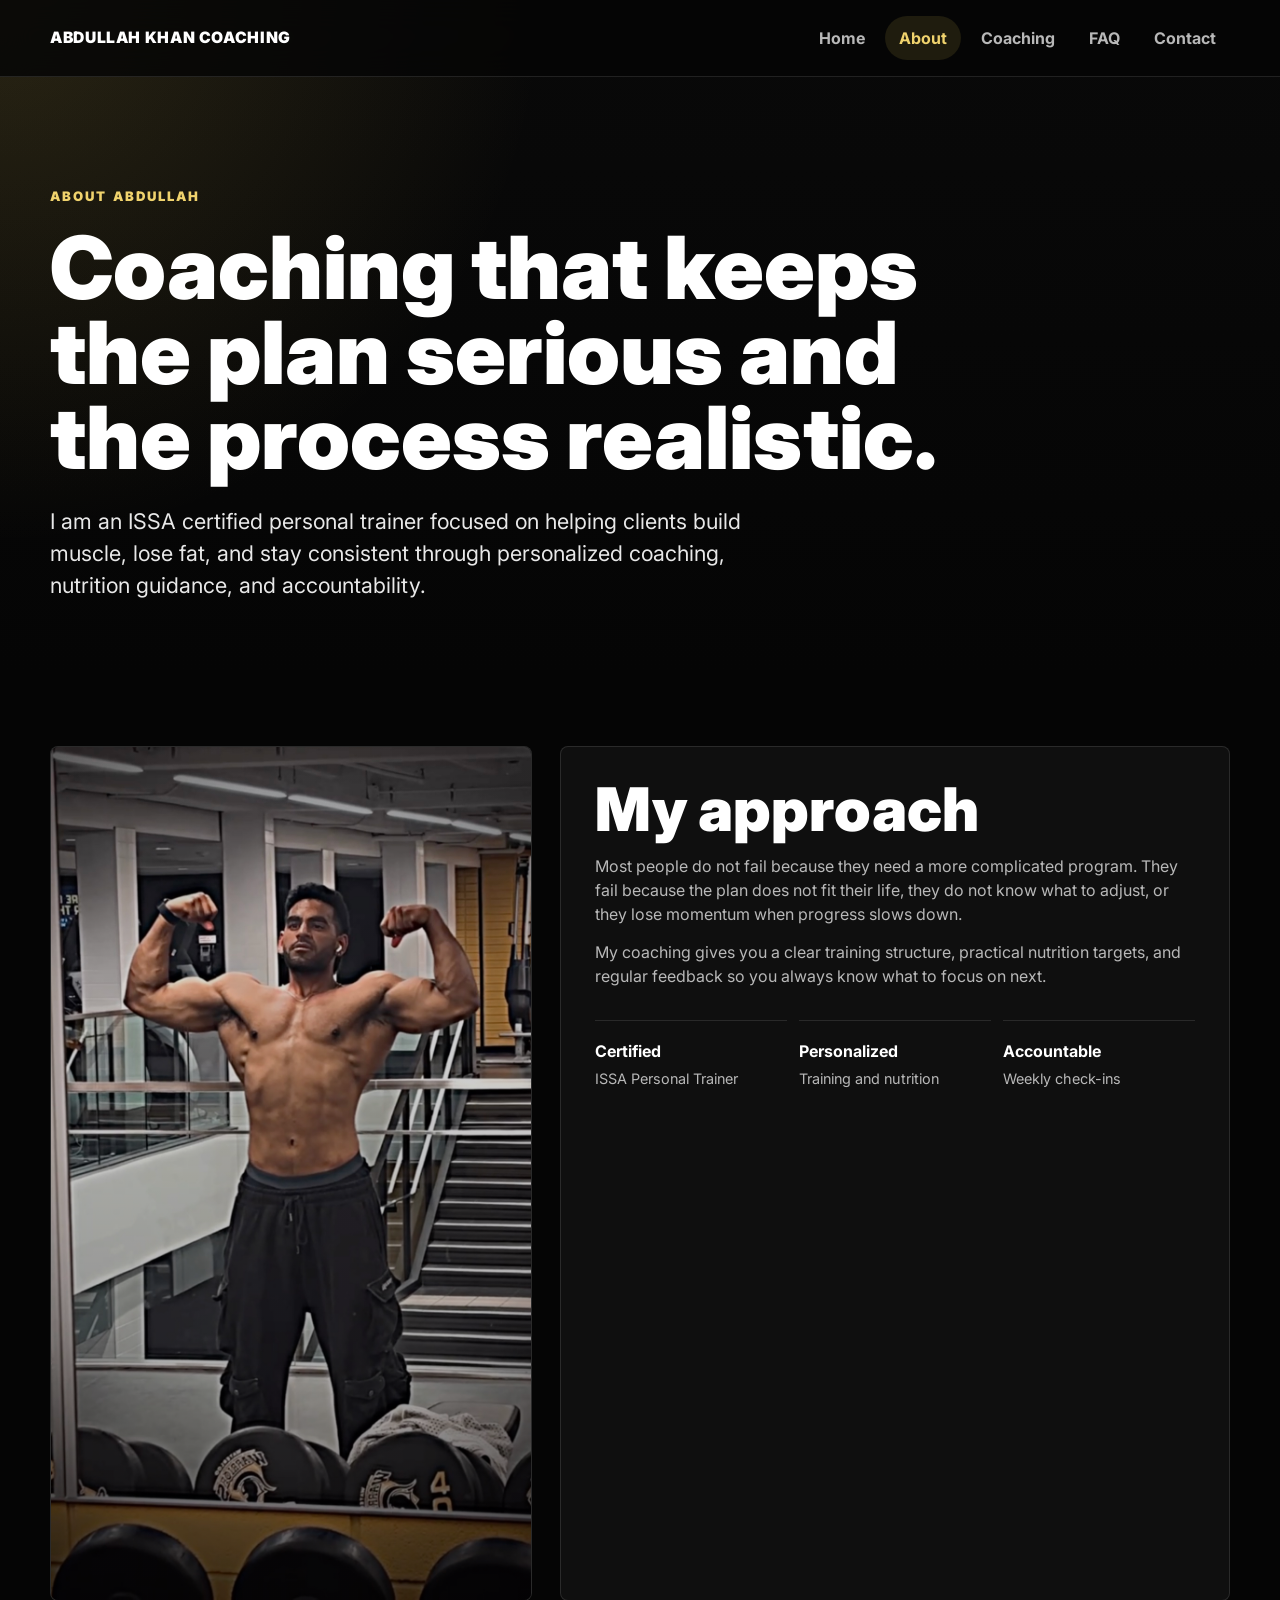
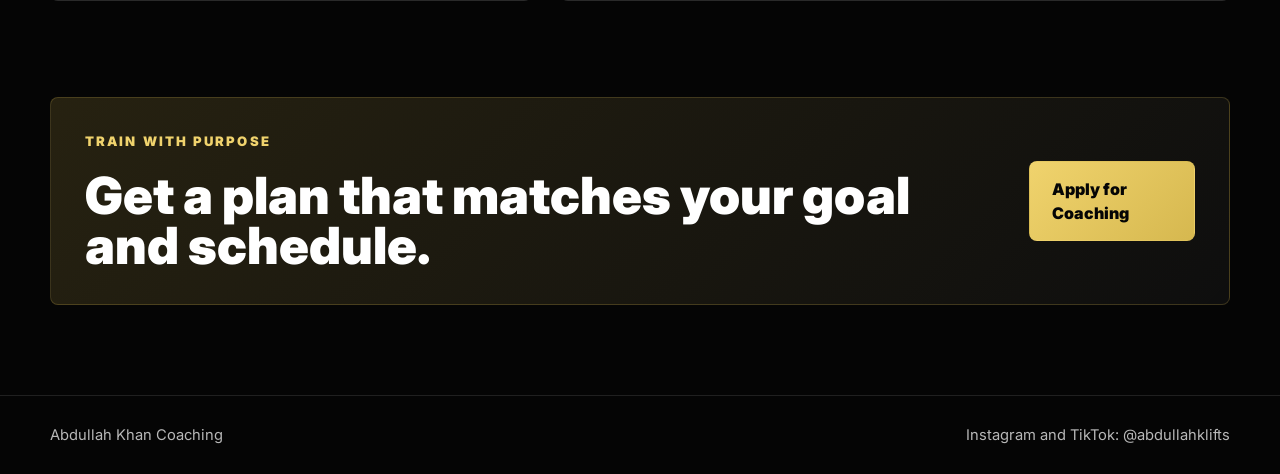
==== about.html @ cbaaa40f "Add files via upload" ====
<!DOCTYPE html>
<html lang="en">
<head>
  <meta charset="UTF-8">
  <meta name="viewport" content="width=device-width, initial-scale=1.0">
  <title>About | Abdullah Khan Coaching</title>
  <link rel="preconnect" href="https://fonts.googleapis.com">
  <link rel="preconnect" href="https://fonts.gstatic.com" crossorigin>
  <link href="https://fonts.googleapis.com/css2?family=Inter:wght@400;500;600;700;800;900&display=swap" rel="stylesheet">
  <link rel="stylesheet" href="style.css">
</head>
<body>
  <header class="site-header">
    <nav class="nav shell">
      <a class="brand" href="index.html">Abdullah Khan Coaching</a>
      <div class="nav-links" aria-label="Main navigation">
        <a href="index.html">Home</a>
        <a class="active" href="about.html">About</a>
        <a href="coaching.html">Coaching</a>
        <a href="faq.html">FAQ</a>
        <a href="contact.html">Contact</a>
      </div>
    </nav>
  </header>

  <main>
    <section class="page-hero shell">
      <p class="eyebrow">About Abdullah</p>
      <h1>Coaching that keeps the plan serious and the process realistic.</h1>
      <p class="lead">I am an ISSA certified personal trainer focused on helping clients build muscle, lose fat, and stay consistent through personalized coaching, nutrition guidance, and accountability.</p>
    </section>

    <section class="section shell about-layout">
      <div class="portrait-card">
        <img src="hero-photo.jpg" alt="Abdullah Khan in a gym">
      </div>
      <div class="story-panel">
        <h2>My approach</h2>
        <p>Most people do not fail because they need a more complicated program. They fail because the plan does not fit their life, they do not know what to adjust, or they lose momentum when progress slows down.</p>
        <p>My coaching gives you a clear training structure, practical nutrition targets, and regular feedback so you always know what to focus on next.</p>
        <div class="mini-grid">
          <div><strong>Certified</strong><span>ISSA Personal Trainer</span></div>
          <div><strong>Personalized</strong><span>Training and nutrition</span></div>
          <div><strong>Accountable</strong><span>Weekly check-ins</span></div>
        </div>
      </div>
    </section>

    <section class="cta-section shell">
      <div>
        <p class="eyebrow">Train with purpose</p>
        <h2>Get a plan that matches your goal and schedule.</h2>
      </div>
      <a class="btn primary" href="contact.html">Apply for Coaching</a>
    </section>
  </main>

  <footer class="footer">
    <div class="shell footer-inner">
      <p>Abdullah Khan Coaching</p>
      <p>Instagram and TikTok: @abdullahklifts</p>
    </div>
  </footer>
</body>
</html>
---- style.css ----
:root {
  --bg: #050505;
  --panel: #101010;
  --panel-strong: #161616;
  --line: rgba(255, 255, 255, 0.11);
  --muted: #b8b8b8;
  --soft: #e8e8e8;
  --text: #ffffff;
  --gold: #d6b84f;
  --gold-strong: #f0d36d;
  --gold-dark: #8f7524;
  --max: 1180px;
}

* {
  box-sizing: border-box;
  margin: 0;
  padding: 0;
}

html {
  scroll-behavior: smooth;
}

body {
  min-height: 100vh;
  background:
    radial-gradient(circle at top left, rgba(214, 184, 79, 0.16), transparent 34rem),
    linear-gradient(180deg, #090909 0%, var(--bg) 42rem);
  color: var(--text);
  font-family: Inter, system-ui, -apple-system, BlinkMacSystemFont, "Segoe UI", sans-serif;
  line-height: 1.5;
}

img {
  display: block;
  max-width: 100%;
}

a {
  color: inherit;
}

.shell {
  width: min(var(--max), calc(100% - 40px));
  margin-inline: auto;
}

.site-header {
  position: sticky;
  top: 0;
  z-index: 20;
  border-bottom: 1px solid var(--line);
  background: rgba(5, 5, 5, 0.82);
  backdrop-filter: blur(16px);
}

.nav {
  min-height: 76px;
  display: flex;
  align-items: center;
  justify-content: space-between;
  gap: 24px;
}

.brand {
  color: var(--text);
  font-size: 0.98rem;
  font-weight: 900;
  letter-spacing: 0.04em;
  text-decoration: none;
  text-transform: uppercase;
  white-space: nowrap;
}

.nav-links {
  display: flex;
  align-items: center;
  gap: 6px;
}

.nav-links a {
  border-radius: 999px;
  color: var(--muted);
  font-weight: 700;
  padding: 10px 14px;
  text-decoration: none;
  transition: color 180ms ease, background 180ms ease;
}

.nav-links a:hover,
.nav-links a.active {
  background: rgba(214, 184, 79, 0.12);
  color: var(--gold-strong);
}

.hero {
  min-height: calc(100vh - 76px);
  display: grid;
  grid-template-columns: minmax(0, 1.02fr) minmax(360px, 0.78fr);
  align-items: center;
  gap: 58px;
  padding-block: 70px;
}

.hero-copy {
  max-width: 760px;
}

.eyebrow {
  color: var(--gold-strong);
  font-size: 0.82rem;
  font-weight: 900;
  letter-spacing: 0.16em;
  margin-bottom: 18px;
  text-transform: uppercase;
}

h1,
h2,
h3 {
  letter-spacing: 0;
  line-height: 0.98;
}

h1 {
  font-size: clamp(3.3rem, 8.2vw, 6.9rem);
  font-weight: 900;
  max-width: 930px;
}

h2 {
  font-size: clamp(2.15rem, 4.7vw, 4.25rem);
  font-weight: 900;
}

h3 {
  font-size: 1.28rem;
  font-weight: 850;
}

.lead,
.section-intro {
  color: var(--soft);
  font-size: clamp(1.05rem, 1.7vw, 1.35rem);
  max-width: 760px;
}

.lead {
  margin-top: 24px;
}

.hero-actions {
  display: flex;
  flex-wrap: wrap;
  gap: 14px;
  margin-top: 34px;
}

.btn {
  min-height: 52px;
  display: inline-flex;
  align-items: center;
  justify-content: center;
  border: 1px solid transparent;
  border-radius: 8px;
  cursor: pointer;
  font: inherit;
  font-weight: 900;
  padding: 15px 22px;
  text-decoration: none;
  transition: transform 180ms ease, border-color 180ms ease, background 180ms ease;
}

.btn:hover {
  transform: translateY(-2px);
}

.btn.primary {
  background: linear-gradient(135deg, var(--gold-strong), var(--gold));
  color: #050505;
}

.btn.secondary {
  border-color: rgba(255, 255, 255, 0.16);
  background: rgba(255, 255, 255, 0.06);
  color: var(--text);
}

.stats {
  display: grid;
  grid-template-columns: repeat(3, minmax(0, 1fr));
  gap: 12px;
  margin-top: 48px;
}

.stats div,
.feature-card,
.program-card,
.faq-item,
.contact-card,
.story-panel,
.result-card,
.timeline div {
  border: 1px solid var(--line);
  background: rgba(255, 255, 255, 0.045);
}

.stats div {
  border-radius: 8px;
  padding: 18px;
}

.stats dt {
  color: var(--gold-strong);
  font-size: 1.55rem;
  font-weight: 900;
}

.stats dd {
  color: var(--muted);
  font-size: 0.9rem;
}

.hero-media {
  position: relative;
  align-self: stretch;
  min-height: 620px;
  border: 1px solid var(--line);
  border-radius: 8px;
  overflow: hidden;
  background: var(--panel);
  box-shadow: 0 40px 100px rgba(0, 0, 0, 0.45);
}

.hero-media::after,
.portrait-card::after {
  position: absolute;
  inset: 0;
  content: "";
  background: linear-gradient(180deg, rgba(0, 0, 0, 0.05), rgba(0, 0, 0, 0.42));
  pointer-events: none;
}

.hero-media img,
.portrait-card img {
  width: 100%;
  height: 100%;
  object-fit: cover;
}

.media-badge {
  position: absolute;
  z-index: 2;
  border: 1px solid rgba(255, 255, 255, 0.16);
  border-radius: 8px;
  background: rgba(10, 10, 10, 0.84);
  box-shadow: 0 18px 60px rgba(0, 0, 0, 0.35);
  color: var(--text);
  font-weight: 850;
  padding: 14px 16px;
}

.media-badge.top {
  top: 24px;
  left: 24px;
}

.media-badge.bottom {
  right: 24px;
  bottom: 24px;
}

.section {
  padding-block: 96px;
}

.band {
  border-block: 1px solid var(--line);
  background: rgba(255, 255, 255, 0.025);
}

.section-grid,
.split {
  display: grid;
  grid-template-columns: minmax(0, 0.9fr) minmax(0, 1fr);
  gap: 42px;
  align-items: start;
}

.feature-grid,
.program-grid,
.result-grid,
.timeline,
.faq-list {
  display: grid;
  gap: 18px;
}

.feature-grid {
  grid-template-columns: repeat(4, minmax(0, 1fr));
  margin-top: 42px;
}

.feature-card,
.program-card,
.faq-item,
.timeline div {
  border-radius: 8px;
  padding: 28px;
}

.feature-mark,
.program-card span,
.timeline strong,
.result-card span {
  color: var(--gold-strong);
  display: inline-block;
  font-size: 0.78rem;
  font-weight: 900;
  letter-spacing: 0.14em;
  margin-bottom: 28px;
  text-transform: uppercase;
}

.feature-card p,
.program-card p,
.timeline p,
.faq-item p,
.story-panel p,
.contact-card p {
  color: var(--muted);
  margin-top: 14px;
}

.split {
  align-items: center;
}

.check-list {
  display: grid;
  gap: 14px;
}

.check-list p {
  display: flex;
  gap: 14px;
  align-items: flex-start;
  border-bottom: 1px solid var(--line);
  color: var(--soft);
  font-size: 1.05rem;
  padding-bottom: 14px;
}

.check-list span {
  width: 11px;
  height: 11px;
  border-radius: 50%;
  background: var(--gold);
  box-shadow: 0 0 0 6px rgba(214, 184, 79, 0.12);
  flex: 0 0 auto;
  margin-top: 7px;
}

.cta-section {
  display: flex;
  align-items: center;
  justify-content: space-between;
  gap: 28px;
  border: 1px solid rgba(214, 184, 79, 0.22);
  border-radius: 8px;
  background: linear-gradient(135deg, rgba(214, 184, 79, 0.16), rgba(255, 255, 255, 0.04));
  margin-bottom: 90px;
  padding: 34px;
}

.cta-section h2 {
  font-size: clamp(2rem, 4vw, 3.35rem);
}

.page-hero {
  padding-block: 110px 48px;
}

.page-hero h1 {
  font-size: clamp(3rem, 6.8vw, 5.8rem);
}

.about-layout,
.contact-layout {
  display: grid;
  grid-template-columns: minmax(300px, 0.72fr) minmax(0, 1fr);
  gap: 28px;
  align-items: stretch;
}

.portrait-card {
  position: relative;
  min-height: 560px;
  border: 1px solid var(--line);
  border-radius: 8px;
  overflow: hidden;
  background: var(--panel);
}

.story-panel,
.contact-card {
  border-radius: 8px;
  padding: 34px;
}

.mini-grid {
  display: grid;
  grid-template-columns: repeat(3, minmax(0, 1fr));
  gap: 12px;
  margin-top: 32px;
}

.mini-grid div {
  border-top: 1px solid var(--line);
  padding-top: 18px;
}

.mini-grid strong,
.mini-grid span {
  display: block;
}

.mini-grid span {
  color: var(--muted);
  font-size: 0.9rem;
  margin-top: 5px;
}

.program-grid {
  grid-template-columns: repeat(2, minmax(0, 1fr));
}

.program-card {
  min-height: 260px;
}

.timeline {
  grid-template-columns: repeat(4, minmax(0, 1fr));
  margin-top: 38px;
}

.result-grid {
  grid-template-columns: repeat(3, minmax(0, 1fr));
  margin-top: 30px;
}

.result-card {
  min-height: 220px;
  display: flex;
  align-items: center;
  justify-content: space-between;
  gap: 20px;
  border-style: dashed;
  border-radius: 8px;
  padding: 26px;
}

.result-card strong {
  color: var(--soft);
  text-align: center;
}

.faq-list {
  grid-template-columns: repeat(2, minmax(0, 1fr));
}

.application-form {
  display: grid;
  gap: 16px;
}

.application-form label {
  color: var(--soft);
  display: grid;
  gap: 8px;
  font-weight: 800;
}

.application-form input,
.application-form textarea {
  width: 100%;
  border: 1px solid var(--line);
  border-radius: 8px;
  background: rgba(255, 255, 255, 0.055);
  color: var(--text);
  font: inherit;
  padding: 16px 18px;
  outline: none;
  transition: border-color 180ms ease, background 180ms ease;
}

.application-form input:focus,
.application-form textarea:focus {
  border-color: rgba(214, 184, 79, 0.72);
  background: rgba(255, 255, 255, 0.075);
}

.application-form textarea {
  resize: vertical;
}

.application-form button {
  justify-self: start;
}

.contact-card {
  align-self: start;
  background: linear-gradient(180deg, rgba(214, 184, 79, 0.12), rgba(255, 255, 255, 0.04));
}

.contact-links {
  display: grid;
  gap: 12px;
  margin-top: 28px;
}

.contact-links a {
  border: 1px solid var(--line);
  border-radius: 8px;
  color: var(--soft);
  font-weight: 800;
  padding: 14px 16px;
  text-decoration: none;
}

.contact-links a:hover {
  border-color: rgba(214, 184, 79, 0.55);
  color: var(--gold-strong);
}

.footer {
  border-top: 1px solid var(--line);
  color: var(--muted);
  padding-block: 28px;
}

.footer-inner {
  display: flex;
  align-items: center;
  justify-content: space-between;
  gap: 18px;
  font-size: 0.92rem;
}

@media (max-width: 1040px) {
  .hero,
  .section-grid,
  .split,
  .about-layout,
  .contact-layout {
    grid-template-columns: 1fr;
  }

  .hero {
    min-height: auto;
  }

  .hero-media {
    min-height: 620px;
  }

  .feature-grid,
  .timeline {
    grid-template-columns: repeat(2, minmax(0, 1fr));
  }
}

@media (max-width: 760px) {
  .shell {
    width: min(100% - 28px, var(--max));
  }

  .nav {
    align-items: flex-start;
    flex-direction: column;
    gap: 14px;
    padding-block: 16px;
  }

  .nav-links {
    width: 100%;
    overflow-x: auto;
    padding-bottom: 2px;
  }

  .nav-links a {
    white-space: nowrap;
  }

  .hero,
  .section,
  .page-hero {
    padding-block: 56px;
  }

  .hero-media {
    min-height: 500px;
  }

  .stats,
  .feature-grid,
  .program-grid,
  .timeline,
  .result-grid,
  .faq-list,
  .mini-grid {
    grid-template-columns: 1fr;
  }

  .cta-section,
  .footer-inner {
    align-items: flex-start;
    flex-direction: column;
  }

  .cta-section {
    margin-bottom: 56px;
    padding: 24px;
  }
}

@media (max-width: 480px) {
  .brand {
    font-size: 0.86rem;
    white-space: normal;
  }

  .hero-media,
  .portrait-card {
    min-height: 420px;
  }

  .media-badge {
    font-size: 0.86rem;
    padding: 11px 12px;
  }
}
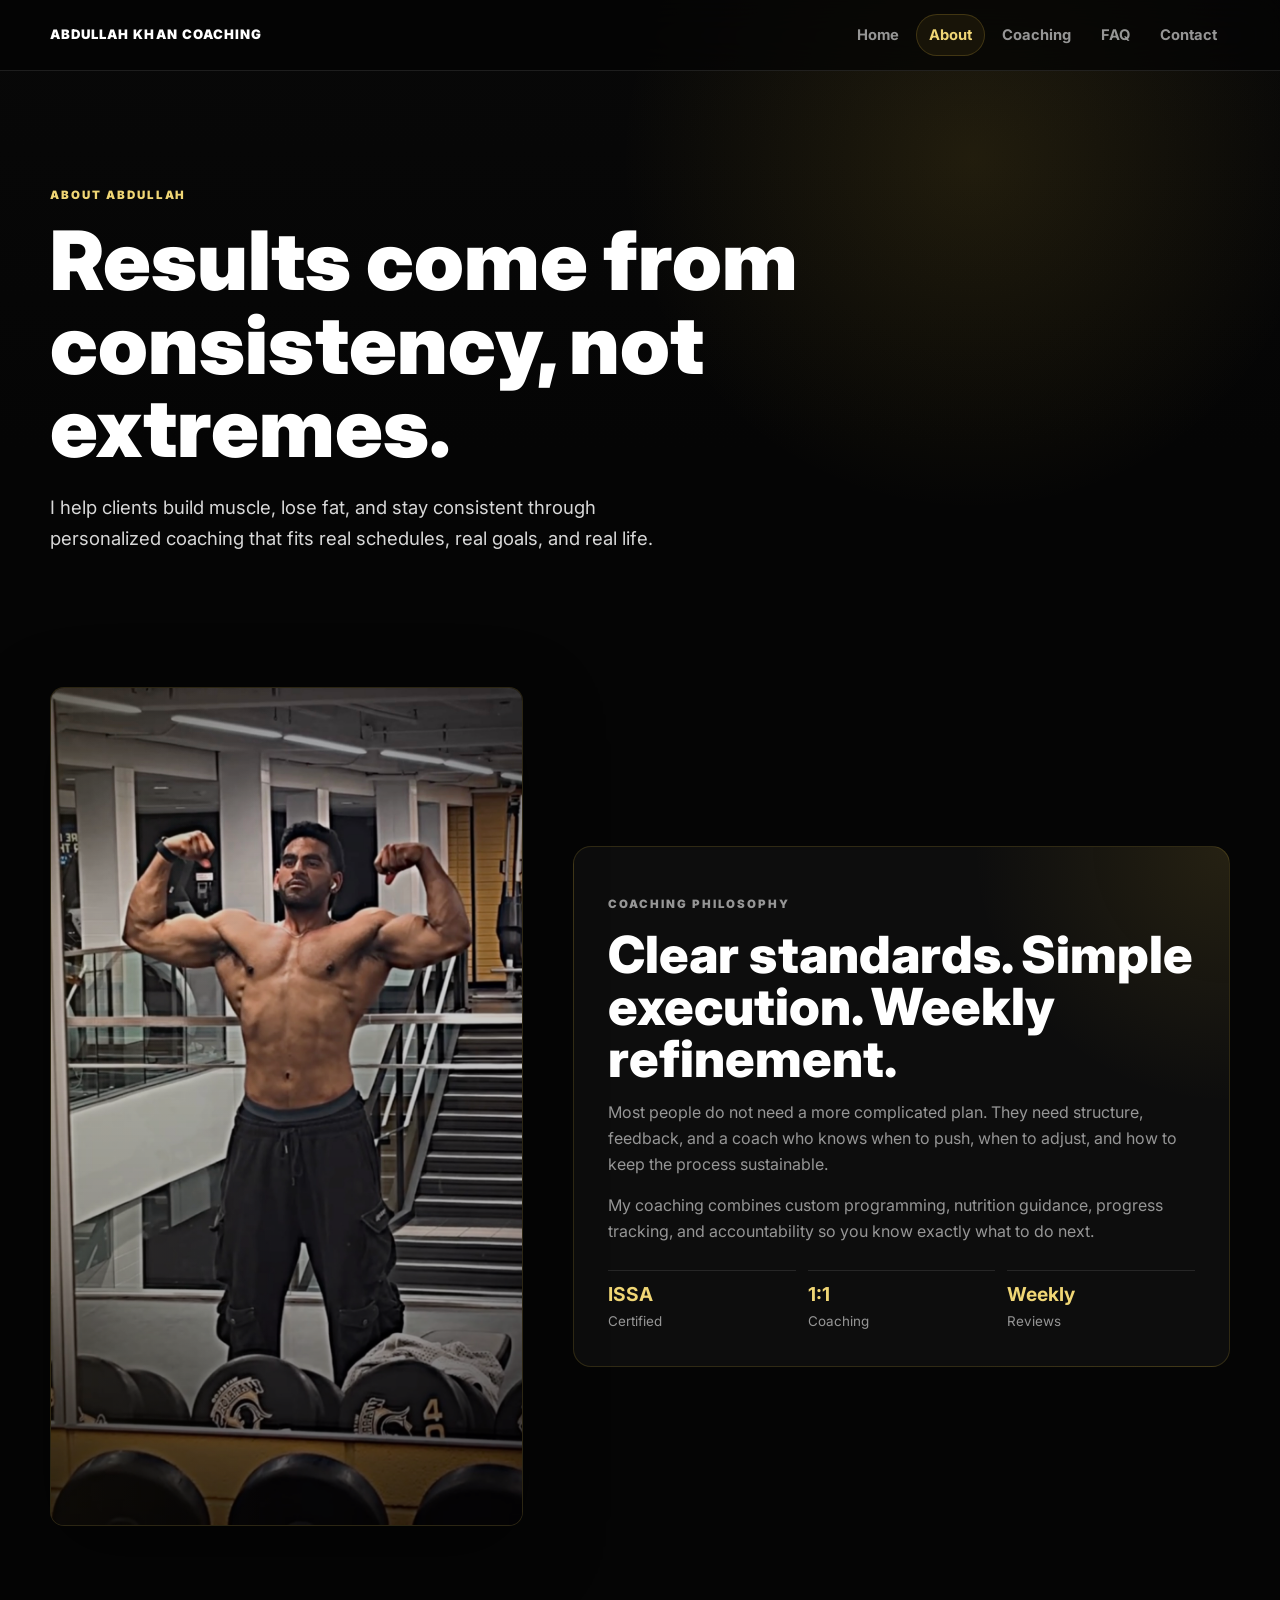
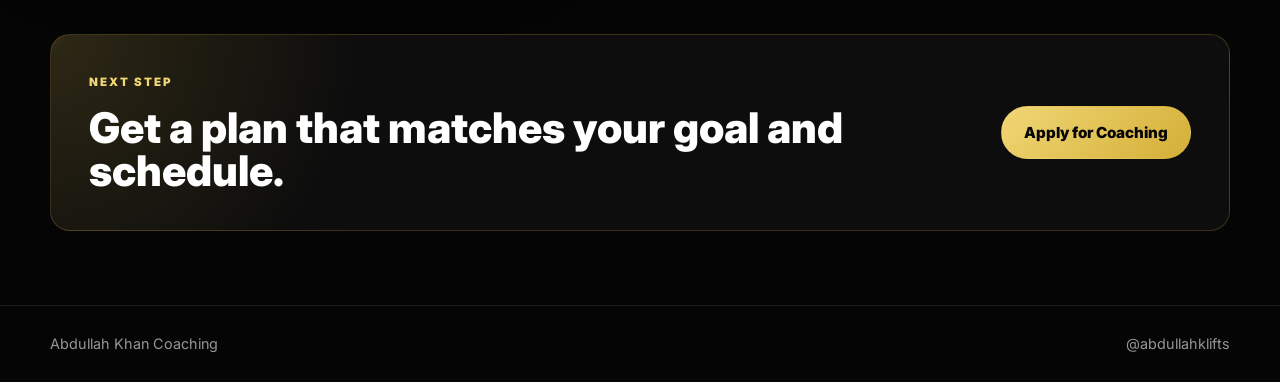
==== commit 05a18d7c: "Add files via upload" ====
--- a/about.html
+++ b/about.html
@@ -8,6 +8,7 @@
   <link rel="preconnect" href="https://fonts.gstatic.com" crossorigin>
   <link href="https://fonts.googleapis.com/css2?family=Inter:wght@400;500;600;700;800;900&display=swap" rel="stylesheet">
   <link rel="stylesheet" href="style.css">
+  <script src="script.js" defer></script>
 </head>
 <body>
   <header class="site-header">
@@ -23,32 +24,33 @@
     </nav>
   </header>
 
-  <main>
-    <section class="page-hero shell">
+  <main class="page-fade">
+    <section class="page-hero shell reveal">
       <p class="eyebrow">About Abdullah</p>
-      <h1>Coaching that keeps the plan serious and the process realistic.</h1>
-      <p class="lead">I am an ISSA certified personal trainer focused on helping clients build muscle, lose fat, and stay consistent through personalized coaching, nutrition guidance, and accountability.</p>
+      <h1>Results come from consistency, not extremes.</h1>
+      <p class="lead">I help clients build muscle, lose fat, and stay consistent through personalized coaching that fits real schedules, real goals, and real life.</p>
     </section>
 
-    <section class="section shell about-layout">
-      <div class="portrait-card">
+    <section class="section shell about-story reveal">
+      <figure class="portrait-card">
         <img src="hero-photo.jpg" alt="Abdullah Khan in a gym">
-      </div>
-      <div class="story-panel">
-        <h2>My approach</h2>
-        <p>Most people do not fail because they need a more complicated program. They fail because the plan does not fit their life, they do not know what to adjust, or they lose momentum when progress slows down.</p>
-        <p>My coaching gives you a clear training structure, practical nutrition targets, and regular feedback so you always know what to focus on next.</p>
-        <div class="mini-grid">
-          <div><strong>Certified</strong><span>ISSA Personal Trainer</span></div>
-          <div><strong>Personalized</strong><span>Training and nutrition</span></div>
-          <div><strong>Accountable</strong><span>Weekly check-ins</span></div>
+      </figure>
+      <div class="story-content">
+        <p class="eyebrow">Coaching philosophy</p>
+        <h2>Clear standards. Simple execution. Weekly refinement.</h2>
+        <p>Most people do not need a more complicated plan. They need structure, feedback, and a coach who knows when to push, when to adjust, and how to keep the process sustainable.</p>
+        <p>My coaching combines custom programming, nutrition guidance, progress tracking, and accountability so you know exactly what to do next.</p>
+        <div class="mini-stats">
+          <div><strong>ISSA</strong><span>Certified</span></div>
+          <div><strong>1:1</strong><span>Coaching</span></div>
+          <div><strong>Weekly</strong><span>Reviews</span></div>
         </div>
       </div>
     </section>
 
-    <section class="cta-section shell">
+    <section class="closing-cta shell reveal">
       <div>
-        <p class="eyebrow">Train with purpose</p>
+        <p class="eyebrow">Next step</p>
         <h2>Get a plan that matches your goal and schedule.</h2>
       </div>
       <a class="btn primary" href="contact.html">Apply for Coaching</a>
@@ -58,7 +60,7 @@
   <footer class="footer">
     <div class="shell footer-inner">
       <p>Abdullah Khan Coaching</p>
-      <p>Instagram and TikTok: @abdullahklifts</p>
+      <p>@abdullahklifts</p>
     </div>
   </footer>
 </body>
--- a/style.css
+++ b/style.css
@@ -1,14 +1,15 @@
 :root {
   --bg: #050505;
-  --panel: #101010;
-  --panel-strong: #161616;
-  --line: rgba(255, 255, 255, 0.11);
-  --muted: #b8b8b8;
-  --soft: #e8e8e8;
+  --panel: #0c0c0c;
+  --panel-2: #111111;
   --text: #ffffff;
-  --gold: #d6b84f;
-  --gold-strong: #f0d36d;
-  --gold-dark: #8f7524;
+  --soft: #d8d8d8;
+  --muted: #969696;
+  --line: rgba(255, 255, 255, 0.1);
+  --gold: #d4af37;
+  --gold-soft: #f0d675;
+  --gold-faint: rgba(212, 175, 55, 0.14);
+  --shadow: 0 24px 80px rgba(0, 0, 0, 0.48);
   --max: 1180px;
 }
 
@@ -25,11 +26,21 @@
 body {
   min-height: 100vh;
   background:
-    radial-gradient(circle at top left, rgba(214, 184, 79, 0.16), transparent 34rem),
-    linear-gradient(180deg, #090909 0%, var(--bg) 42rem);
+    radial-gradient(circle at 76% 8%, rgba(212, 175, 55, 0.13), transparent 22rem),
+    linear-gradient(180deg, #080808 0%, var(--bg) 28rem);
   color: var(--text);
   font-family: Inter, system-ui, -apple-system, BlinkMacSystemFont, "Segoe UI", sans-serif;
-  line-height: 1.5;
+  font-size: clamp(1rem, 1.2vw, 1.12rem);
+  line-height: 1.65;
+}
+
+body::selection {
+  background: var(--gold);
+  color: #050505;
+}
+
+a {
+  color: inherit;
 }
 
 img {
@@ -37,26 +48,26 @@
   max-width: 100%;
 }
 
-a {
-  color: inherit;
-}
-
 .shell {
   width: min(var(--max), calc(100% - 40px));
   margin-inline: auto;
 }
 
+.page-fade {
+  animation: pageFade 520ms ease both;
+}
+
 .site-header {
   position: sticky;
   top: 0;
-  z-index: 20;
+  z-index: 50;
   border-bottom: 1px solid var(--line);
-  background: rgba(5, 5, 5, 0.82);
-  backdrop-filter: blur(16px);
+  background: rgba(5, 5, 5, 0.76);
+  backdrop-filter: blur(18px);
 }
 
 .nav {
-  min-height: 76px;
+  min-height: 70px;
   display: flex;
   align-items: center;
   justify-content: space-between;
@@ -65,9 +76,9 @@
 
 .brand {
   color: var(--text);
-  font-size: 0.98rem;
+  font-size: clamp(0.82rem, 1vw, 0.94rem);
   font-weight: 900;
-  letter-spacing: 0.04em;
+  letter-spacing: 0.08em;
   text-decoration: none;
   text-transform: uppercase;
   white-space: nowrap;
@@ -76,43 +87,46 @@
 .nav-links {
   display: flex;
   align-items: center;
-  gap: 6px;
+  gap: 4px;
 }
 
 .nav-links a {
+  border: 1px solid transparent;
   border-radius: 999px;
   color: var(--muted);
+  font-size: 0.92rem;
   font-weight: 700;
-  padding: 10px 14px;
+  padding: 8px 12px;
   text-decoration: none;
-  transition: color 180ms ease, background 180ms ease;
+  transition: 220ms ease;
 }
 
 .nav-links a:hover,
 .nav-links a.active {
-  background: rgba(214, 184, 79, 0.12);
-  color: var(--gold-strong);
+  border-color: rgba(212, 175, 55, 0.22);
+  background: rgba(212, 175, 55, 0.08);
+  color: var(--gold-soft);
 }
 
 .hero {
-  min-height: calc(100vh - 76px);
-  display: grid;
-  grid-template-columns: minmax(0, 1.02fr) minmax(360px, 0.78fr);
-  align-items: center;
-  gap: 58px;
-  padding-block: 70px;
+  min-height: calc(100vh - 70px);
+  display: grid;
+  grid-template-columns: minmax(0, 1.02fr) minmax(360px, 0.82fr);
+  align-items: center;
+  gap: clamp(36px, 5vw, 70px);
+  padding-block: clamp(56px, 8vw, 92px);
 }
 
 .hero-copy {
-  max-width: 760px;
+  max-width: 780px;
 }
 
 .eyebrow {
-  color: var(--gold-strong);
-  font-size: 0.82rem;
+  color: var(--gold-soft);
+  font-size: clamp(0.72rem, 0.9vw, 0.82rem);
   font-weight: 900;
-  letter-spacing: 0.16em;
-  margin-bottom: 18px;
+  letter-spacing: 0.17em;
+  margin-bottom: 14px;
   text-transform: uppercase;
 }
 
@@ -120,56 +134,55 @@
 h2,
 h3 {
   letter-spacing: 0;
-  line-height: 0.98;
+  line-height: 1.02;
 }
 
 h1 {
-  font-size: clamp(3.3rem, 8.2vw, 6.9rem);
+  max-width: 920px;
+  font-size: clamp(4rem, 8vw, 8rem);
   font-weight: 900;
-  max-width: 930px;
 }
 
 h2 {
-  font-size: clamp(2.15rem, 4.7vw, 4.25rem);
-  font-weight: 900;
+  max-width: 720px;
+  font-size: clamp(2rem, 4vw, 3.35rem);
+  font-weight: 850;
 }
 
 h3 {
-  font-size: 1.28rem;
-  font-weight: 850;
-}
-
-.lead,
-.section-intro {
+  font-size: clamp(1.02rem, 1.45vw, 1.22rem);
+  font-weight: 800;
+}
+
+.lead {
+  max-width: 650px;
   color: var(--soft);
-  font-size: clamp(1.05rem, 1.7vw, 1.35rem);
-  max-width: 760px;
-}
-
-.lead {
-  margin-top: 24px;
+  font-size: clamp(1rem, 1.45vw, 1.22rem);
+  line-height: 1.7;
+  margin-top: 22px;
 }
 
 .hero-actions {
   display: flex;
   flex-wrap: wrap;
-  gap: 14px;
-  margin-top: 34px;
+  gap: 12px;
+  margin-top: 30px;
 }
 
 .btn {
-  min-height: 52px;
+  min-height: 50px;
   display: inline-flex;
   align-items: center;
   justify-content: center;
   border: 1px solid transparent;
-  border-radius: 8px;
+  border-radius: 999px;
   cursor: pointer;
   font: inherit;
-  font-weight: 900;
-  padding: 15px 22px;
+  font-size: 0.95rem;
+  font-weight: 850;
+  padding: 13px 22px;
   text-decoration: none;
-  transition: transform 180ms ease, border-color 180ms ease, background 180ms ease;
+  transition: transform 220ms ease, box-shadow 220ms ease, border-color 220ms ease, background 220ms ease;
 }
 
 .btn:hover {
@@ -177,60 +190,63 @@
 }
 
 .btn.primary {
-  background: linear-gradient(135deg, var(--gold-strong), var(--gold));
+  background: linear-gradient(135deg, var(--gold-soft), var(--gold));
+  box-shadow: 0 0 0 rgba(212, 175, 55, 0);
   color: #050505;
 }
 
+.btn.primary:hover {
+  box-shadow: 0 14px 34px rgba(212, 175, 55, 0.24);
+}
+
 .btn.secondary {
-  border-color: rgba(255, 255, 255, 0.16);
-  background: rgba(255, 255, 255, 0.06);
-  color: var(--text);
-}
-
-.stats {
-  display: grid;
-  grid-template-columns: repeat(3, minmax(0, 1fr));
-  gap: 12px;
-  margin-top: 48px;
-}
-
-.stats div,
-.feature-card,
-.program-card,
-.faq-item,
-.contact-card,
-.story-panel,
-.result-card,
-.timeline div {
-  border: 1px solid var(--line);
-  background: rgba(255, 255, 255, 0.045);
-}
-
-.stats div {
-  border-radius: 8px;
-  padding: 18px;
-}
-
-.stats dt {
-  color: var(--gold-strong);
-  font-size: 1.55rem;
-  font-weight: 900;
-}
-
-.stats dd {
-  color: var(--muted);
-  font-size: 0.9rem;
-}
-
-.hero-media {
+  border-color: rgba(255, 255, 255, 0.14);
+  background: rgba(255, 255, 255, 0.04);
+  color: var(--soft);
+}
+
+.trust-badges {
+  display: flex;
+  flex-wrap: wrap;
+  gap: 10px;
+  margin-top: 30px;
+}
+
+.trust-badges span {
+  border: 1px solid rgba(212, 175, 55, 0.24);
+  border-radius: 999px;
+  background: rgba(212, 175, 55, 0.07);
+  color: var(--soft);
+  font-size: 0.86rem;
+  font-weight: 750;
+  padding: 8px 12px;
+}
+
+.hero-visual {
   position: relative;
-  align-self: stretch;
-  min-height: 620px;
-  border: 1px solid var(--line);
-  border-radius: 8px;
+  min-height: clamp(520px, 62vw, 710px);
+}
+
+.image-glow {
+  position: absolute;
+  inset: 10% -8% 8% 3%;
+  border-radius: 32px;
+  background: radial-gradient(circle, rgba(212, 175, 55, 0.25), transparent 64%);
+  filter: blur(18px);
+  opacity: 0.8;
+}
+
+.hero-media,
+.portrait-card {
+  position: relative;
+  z-index: 2;
+  height: 100%;
+  min-height: inherit;
   overflow: hidden;
+  border: 1px solid rgba(212, 175, 55, 0.16);
+  border-radius: 14px;
   background: var(--panel);
-  box-shadow: 0 40px 100px rgba(0, 0, 0, 0.45);
+  box-shadow: var(--shadow);
 }
 
 .hero-media::after,
@@ -238,7 +254,9 @@
   position: absolute;
   inset: 0;
   content: "";
-  background: linear-gradient(180deg, rgba(0, 0, 0, 0.05), rgba(0, 0, 0, 0.42));
+  background:
+    linear-gradient(180deg, rgba(0, 0, 0, 0.02), rgba(0, 0, 0, 0.48)),
+    linear-gradient(90deg, rgba(212, 175, 55, 0.08), transparent 48%);
   pointer-events: none;
 }
 
@@ -247,297 +265,490 @@
   width: 100%;
   height: 100%;
   object-fit: cover;
-}
-
-.media-badge {
-  position: absolute;
-  z-index: 2;
-  border: 1px solid rgba(255, 255, 255, 0.16);
-  border-radius: 8px;
-  background: rgba(10, 10, 10, 0.84);
-  box-shadow: 0 18px 60px rgba(0, 0, 0, 0.35);
+  object-position: center top;
+}
+
+.trust-strip {
+  display: grid;
+  grid-template-columns: repeat(4, minmax(0, 1fr));
+  gap: 1px;
+  overflow: hidden;
+  border: 1px solid var(--line);
+  border-radius: 16px;
+  background: var(--line);
+  margin-bottom: 34px;
+}
+
+.trust-strip div {
+  background: rgba(255, 255, 255, 0.035);
+  padding: clamp(18px, 2.4vw, 26px);
+}
+
+.trust-strip strong,
+.trust-strip span {
+  display: block;
+}
+
+.trust-strip strong {
   color: var(--text);
+  font-size: clamp(0.96rem, 1.35vw, 1.12rem);
+  line-height: 1.25;
+}
+
+.trust-strip span {
+  color: var(--muted);
+  font-size: 0.88rem;
+  margin-top: 6px;
+}
+
+.section {
+  padding-block: clamp(58px, 7vw, 88px);
+}
+
+.section-heading {
+  margin-bottom: 30px;
+}
+
+.section-heading.compact {
+  max-width: 760px;
+}
+
+.section-heading p:not(.eyebrow) {
+  max-width: 620px;
+  color: var(--muted);
+  margin-top: 14px;
+}
+
+.premium-grid {
+  display: grid;
+  grid-template-columns: repeat(3, minmax(0, 1fr));
+  gap: 14px;
+}
+
+.icon-card {
+  min-height: 188px;
+  border: 1px solid var(--line);
+  border-radius: 16px;
+  background:
+    linear-gradient(180deg, rgba(255, 255, 255, 0.055), rgba(255, 255, 255, 0.025)),
+    var(--panel);
+  padding: 22px;
+  transition: transform 220ms ease, border-color 220ms ease, background 220ms ease, box-shadow 220ms ease;
+}
+
+.icon-card:hover {
+  transform: translateY(-6px);
+  border-color: rgba(212, 175, 55, 0.42);
+  background:
+    linear-gradient(180deg, rgba(212, 175, 55, 0.08), rgba(255, 255, 255, 0.025)),
+    var(--panel);
+  box-shadow: 0 20px 56px rgba(0, 0, 0, 0.34);
+}
+
+.icon {
+  width: 38px;
+  height: 38px;
+  display: inline-flex;
+  align-items: center;
+  justify-content: center;
+  border: 1px solid rgba(212, 175, 55, 0.32);
+  border-radius: 50%;
+  background: rgba(212, 175, 55, 0.08);
+  color: var(--gold-soft);
+  font-size: 0.76rem;
+  font-weight: 900;
+  margin-bottom: 18px;
+}
+
+.icon-card p {
+  color: var(--muted);
+  font-size: 0.95rem;
+  line-height: 1.6;
+  margin-top: 10px;
+}
+
+.about-preview,
+.about-story,
+.application-layout {
+  display: grid;
+  grid-template-columns: minmax(0, 1fr) minmax(300px, 0.72fr);
+  gap: clamp(24px, 4vw, 50px);
+  align-items: center;
+}
+
+.about-preview {
+  border-top: 1px solid var(--line);
+  border-bottom: 1px solid var(--line);
+}
+
+.about-preview p:not(.eyebrow),
+.story-content p,
+.application-side p {
+  max-width: 620px;
+  color: var(--muted);
+  margin-top: 14px;
+}
+
+.text-link {
+  display: inline-flex;
+  color: var(--gold-soft);
+  font-size: 0.94rem;
   font-weight: 850;
-  padding: 14px 16px;
-}
-
-.media-badge.top {
-  top: 24px;
-  left: 24px;
-}
-
-.media-badge.bottom {
-  right: 24px;
-  bottom: 24px;
-}
-
-.section {
-  padding-block: 96px;
-}
-
-.band {
-  border-block: 1px solid var(--line);
-  background: rgba(255, 255, 255, 0.025);
-}
-
-.section-grid,
-.split {
-  display: grid;
-  grid-template-columns: minmax(0, 0.9fr) minmax(0, 1fr);
-  gap: 42px;
-  align-items: start;
-}
-
-.feature-grid,
-.program-grid,
-.result-grid,
-.timeline,
-.faq-list {
-  display: grid;
-  gap: 18px;
-}
-
-.feature-grid {
-  grid-template-columns: repeat(4, minmax(0, 1fr));
-  margin-top: 42px;
-}
-
-.feature-card,
-.program-card,
-.faq-item,
-.timeline div {
-  border-radius: 8px;
-  padding: 28px;
-}
-
-.feature-mark,
-.program-card span,
-.timeline strong,
-.result-card span {
-  color: var(--gold-strong);
-  display: inline-block;
+  margin-top: 22px;
+  text-decoration: none;
+}
+
+.text-link:hover {
+  text-decoration: underline;
+}
+
+.cert-card,
+.story-content,
+.application-side {
+  border: 1px solid rgba(212, 175, 55, 0.18);
+  border-radius: 18px;
+  background:
+    radial-gradient(circle at top right, rgba(212, 175, 55, 0.12), transparent 16rem),
+    rgba(255, 255, 255, 0.035);
+  padding: clamp(24px, 3.5vw, 34px);
+}
+
+.cert-card span {
+  color: var(--gold-soft);
+  display: block;
   font-size: 0.78rem;
   font-weight: 900;
-  letter-spacing: 0.14em;
-  margin-bottom: 28px;
+  letter-spacing: 0.15em;
+  margin-bottom: 12px;
   text-transform: uppercase;
 }
 
-.feature-card p,
-.program-card p,
-.timeline p,
-.faq-item p,
-.story-panel p,
-.contact-card p {
-  color: var(--muted);
-  margin-top: 14px;
-}
-
-.split {
-  align-items: center;
-}
-
-.check-list {
-  display: grid;
-  gap: 14px;
-}
-
-.check-list p {
+.cert-card strong {
+  display: block;
+  font-size: clamp(1.5rem, 2.5vw, 2.1rem);
+  line-height: 1.08;
+}
+
+.cert-card p {
+  color: var(--muted);
+  margin-top: 12px;
+}
+
+.closing-cta {
   display: flex;
-  gap: 14px;
-  align-items: flex-start;
-  border-bottom: 1px solid var(--line);
-  color: var(--soft);
-  font-size: 1.05rem;
-  padding-bottom: 14px;
-}
-
-.check-list span {
-  width: 11px;
-  height: 11px;
-  border-radius: 50%;
-  background: var(--gold);
-  box-shadow: 0 0 0 6px rgba(214, 184, 79, 0.12);
-  flex: 0 0 auto;
-  margin-top: 7px;
-}
-
-.cta-section {
-  display: flex;
   align-items: center;
   justify-content: space-between;
-  gap: 28px;
-  border: 1px solid rgba(214, 184, 79, 0.22);
-  border-radius: 8px;
-  background: linear-gradient(135deg, rgba(214, 184, 79, 0.16), rgba(255, 255, 255, 0.04));
-  margin-bottom: 90px;
-  padding: 34px;
-}
-
-.cta-section h2 {
-  font-size: clamp(2rem, 4vw, 3.35rem);
+  gap: 24px;
+  border: 1px solid rgba(212, 175, 55, 0.22);
+  border-radius: 20px;
+  background:
+    radial-gradient(circle at top left, rgba(212, 175, 55, 0.16), transparent 19rem),
+    rgba(255, 255, 255, 0.035);
+  margin-block: 20px 74px;
+  padding: clamp(24px, 4vw, 38px);
+}
+
+.closing-cta h2 {
+  max-width: 760px;
+  font-size: clamp(1.8rem, 3.3vw, 2.85rem);
 }
 
 .page-hero {
-  padding-block: 110px 48px;
+  padding-block: clamp(70px, 9vw, 118px) clamp(24px, 4vw, 44px);
 }
 
 .page-hero h1 {
-  font-size: clamp(3rem, 6.8vw, 5.8rem);
-}
-
-.about-layout,
-.contact-layout {
-  display: grid;
+  max-width: 880px;
+  font-size: clamp(3.1rem, 6.4vw, 5.6rem);
+}
+
+.about-story {
   grid-template-columns: minmax(300px, 0.72fr) minmax(0, 1fr);
-  gap: 28px;
-  align-items: stretch;
 }
 
 .portrait-card {
-  position: relative;
   min-height: 560px;
-  border: 1px solid var(--line);
-  border-radius: 8px;
-  overflow: hidden;
-  background: var(--panel);
-}
-
-.story-panel,
-.contact-card {
-  border-radius: 8px;
-  padding: 34px;
-}
-
-.mini-grid {
+}
+
+.mini-stats {
   display: grid;
   grid-template-columns: repeat(3, minmax(0, 1fr));
   gap: 12px;
-  margin-top: 32px;
-}
-
-.mini-grid div {
+  margin-top: 26px;
+}
+
+.mini-stats div {
   border-top: 1px solid var(--line);
-  padding-top: 18px;
-}
-
-.mini-grid strong,
-.mini-grid span {
+  padding-top: 14px;
+}
+
+.mini-stats strong,
+.mini-stats span {
   display: block;
 }
 
-.mini-grid span {
-  color: var(--muted);
+.mini-stats strong {
+  color: var(--gold-soft);
+  font-size: 1.2rem;
+  line-height: 1;
+}
+
+.mini-stats span {
+  color: var(--muted);
+  font-size: 0.84rem;
+  margin-top: 5px;
+}
+
+.timeline {
+  position: relative;
+  display: grid;
+  grid-template-columns: repeat(4, minmax(0, 1fr));
+  gap: 16px;
+}
+
+.premium-timeline::before {
+  position: absolute;
+  top: 31px;
+  left: 8%;
+  right: 8%;
+  height: 1px;
+  content: "";
+  background: linear-gradient(90deg, transparent, rgba(212, 175, 55, 0.55), transparent);
+}
+
+.timeline article {
+  position: relative;
+  z-index: 2;
+  border: 1px solid var(--line);
+  border-radius: 16px;
+  background: rgba(255, 255, 255, 0.035);
+  padding: 22px;
+}
+
+.step-icon {
+  width: 42px;
+  height: 42px;
+  display: inline-flex;
+  align-items: center;
+  justify-content: center;
+  border: 1px solid rgba(212, 175, 55, 0.42);
+  border-radius: 50%;
+  background: #080808;
+  color: var(--gold-soft);
+  font-weight: 900;
+  margin-bottom: 22px;
+}
+
+.timeline p {
+  color: var(--muted);
+  font-size: 0.94rem;
+  margin-top: 10px;
+}
+
+.program-list {
+  grid-template-columns: repeat(4, minmax(0, 1fr));
+}
+
+.faq-wrap {
+  padding-top: 24px;
+}
+
+.accordion {
+  max-width: 900px;
+}
+
+.accordion-item {
+  overflow: hidden;
+  border: 1px solid var(--line);
+  border-radius: 16px;
+  background: rgba(255, 255, 255, 0.035);
+  margin-bottom: 12px;
+  transition: border-color 220ms ease, background 220ms ease;
+}
+
+.accordion-item.active {
+  border-color: rgba(212, 175, 55, 0.36);
+  background: rgba(212, 175, 55, 0.055);
+}
+
+.accordion-trigger {
+  width: 100%;
+  display: flex;
+  align-items: center;
+  justify-content: space-between;
+  gap: 18px;
+  border: 0;
+  background: transparent;
+  color: var(--text);
+  cursor: pointer;
+  font: inherit;
+  font-size: clamp(1rem, 1.4vw, 1.18rem);
+  font-weight: 800;
+  padding: 20px 22px;
+  text-align: left;
+}
+
+.accordion-trigger span {
+  width: 24px;
+  height: 24px;
+  position: relative;
+  flex: 0 0 auto;
+  border: 1px solid rgba(212, 175, 55, 0.35);
+  border-radius: 50%;
+}
+
+.accordion-trigger span::before,
+.accordion-trigger span::after {
+  position: absolute;
+  inset: 50% auto auto 50%;
+  width: 10px;
+  height: 2px;
+  content: "";
+  background: var(--gold-soft);
+  transform: translate(-50%, -50%);
+}
+
+.accordion-trigger span::after {
+  transform: translate(-50%, -50%) rotate(90deg);
+  transition: transform 220ms ease;
+}
+
+.accordion-item.active .accordion-trigger span::after {
+  transform: translate(-50%, -50%) rotate(0deg);
+}
+
+.accordion-panel {
+  max-height: 0;
+  overflow: hidden;
+  transition: max-height 300ms ease;
+}
+
+.accordion-panel p {
+  color: var(--muted);
+  padding: 0 22px 22px;
+}
+
+.application-layout {
+  grid-template-columns: minmax(0, 1.12fr) minmax(310px, 0.68fr);
+  align-items: start;
+  padding-top: 28px;
+}
+
+.premium-form {
+  display: grid;
+  gap: 16px;
+  border: 1px solid rgba(212, 175, 55, 0.18);
+  border-radius: 20px;
+  background: rgba(255, 255, 255, 0.035);
+  padding: clamp(22px, 3.2vw, 34px);
+}
+
+.form-progress {
+  display: grid;
+  gap: 10px;
+  margin-bottom: 6px;
+}
+
+.form-progress span {
+  color: var(--muted);
+  font-size: 0.86rem;
+  font-weight: 800;
+  text-transform: uppercase;
+  letter-spacing: 0.08em;
+}
+
+.form-progress b {
+  color: var(--gold-soft);
+}
+
+.form-progress div {
+  height: 7px;
+  overflow: hidden;
+  border-radius: 999px;
+  background: rgba(255, 255, 255, 0.09);
+}
+
+.form-progress i {
+  width: 0%;
+  height: 100%;
+  display: block;
+  border-radius: inherit;
+  background: linear-gradient(90deg, var(--gold), var(--gold-soft));
+  transition: width 220ms ease;
+}
+
+.form-grid {
+  display: grid;
+  grid-template-columns: repeat(2, minmax(0, 1fr));
+  gap: 14px;
+}
+
+.premium-form label {
+  display: grid;
+  gap: 8px;
+  color: var(--soft);
   font-size: 0.9rem;
-  margin-top: 5px;
-}
-
-.program-grid {
-  grid-template-columns: repeat(2, minmax(0, 1fr));
-}
-
-.program-card {
-  min-height: 260px;
-}
-
-.timeline {
-  grid-template-columns: repeat(4, minmax(0, 1fr));
-  margin-top: 38px;
-}
-
-.result-grid {
-  grid-template-columns: repeat(3, minmax(0, 1fr));
-  margin-top: 30px;
-}
-
-.result-card {
-  min-height: 220px;
-  display: flex;
-  align-items: center;
-  justify-content: space-between;
-  gap: 20px;
-  border-style: dashed;
-  border-radius: 8px;
-  padding: 26px;
-}
-
-.result-card strong {
-  color: var(--soft);
-  text-align: center;
-}
-
-.faq-list {
-  grid-template-columns: repeat(2, minmax(0, 1fr));
-}
-
-.application-form {
-  display: grid;
-  gap: 16px;
-}
-
-.application-form label {
-  color: var(--soft);
-  display: grid;
-  gap: 8px;
   font-weight: 800;
 }
 
-.application-form input,
-.application-form textarea {
+.premium-form input,
+.premium-form select,
+.premium-form textarea {
   width: 100%;
   border: 1px solid var(--line);
-  border-radius: 8px;
-  background: rgba(255, 255, 255, 0.055);
+  border-radius: 14px;
+  background: rgba(5, 5, 5, 0.62);
   color: var(--text);
   font: inherit;
-  padding: 16px 18px;
+  font-size: 0.96rem;
   outline: none;
-  transition: border-color 180ms ease, background 180ms ease;
-}
-
-.application-form input:focus,
-.application-form textarea:focus {
-  border-color: rgba(214, 184, 79, 0.72);
-  background: rgba(255, 255, 255, 0.075);
-}
-
-.application-form textarea {
+  padding: 14px 15px;
+  transition: border-color 200ms ease, background 200ms ease, box-shadow 200ms ease;
+}
+
+.premium-form textarea {
   resize: vertical;
 }
 
-.application-form button {
+.premium-form input:focus,
+.premium-form select:focus,
+.premium-form textarea:focus {
+  border-color: rgba(212, 175, 55, 0.58);
+  background: rgba(255, 255, 255, 0.055);
+  box-shadow: 0 0 0 4px rgba(212, 175, 55, 0.08);
+}
+
+.premium-form button {
   justify-self: start;
 }
 
-.contact-card {
-  align-self: start;
-  background: linear-gradient(180deg, rgba(214, 184, 79, 0.12), rgba(255, 255, 255, 0.04));
-}
-
 .contact-links {
   display: grid;
-  gap: 12px;
-  margin-top: 28px;
+  gap: 10px;
+  margin-top: 22px;
 }
 
 .contact-links a {
   border: 1px solid var(--line);
-  border-radius: 8px;
+  border-radius: 14px;
   color: var(--soft);
-  font-weight: 800;
-  padding: 14px 16px;
+  font-size: 0.95rem;
+  font-weight: 780;
+  padding: 13px 15px;
   text-decoration: none;
+  transition: border-color 200ms ease, color 200ms ease, background 200ms ease;
 }
 
 .contact-links a:hover {
-  border-color: rgba(214, 184, 79, 0.55);
-  color: var(--gold-strong);
+  border-color: rgba(212, 175, 55, 0.44);
+  background: rgba(212, 175, 55, 0.06);
+  color: var(--gold-soft);
 }
 
 .footer {
   border-top: 1px solid var(--line);
   color: var(--muted);
-  padding-block: 28px;
+  padding-block: 26px;
 }
 
 .footer-inner {
@@ -545,15 +756,45 @@
   align-items: center;
   justify-content: space-between;
   gap: 18px;
-  font-size: 0.92rem;
+  font-size: 0.9rem;
+}
+
+.reveal {
+  opacity: 0;
+  transform: translateY(20px);
+  transition: opacity 650ms ease, transform 650ms ease;
+}
+
+.reveal.visible {
+  opacity: 1;
+  transform: translateY(0);
+}
+
+@keyframes pageFade {
+  from {
+    opacity: 0;
+  }
+  to {
+    opacity: 1;
+  }
+}
+
+@media (prefers-reduced-motion: reduce) {
+  *,
+  *::before,
+  *::after {
+    animation-duration: 0.01ms !important;
+    animation-iteration-count: 1 !important;
+    scroll-behavior: auto !important;
+    transition-duration: 0.01ms !important;
+  }
 }
 
 @media (max-width: 1040px) {
   .hero,
-  .section-grid,
-  .split,
-  .about-layout,
-  .contact-layout {
+  .about-preview,
+  .about-story,
+  .application-layout {
     grid-template-columns: 1fr;
   }
 
@@ -561,13 +802,18 @@
     min-height: auto;
   }
 
-  .hero-media {
-    min-height: 620px;
-  }
-
-  .feature-grid,
-  .timeline {
+  .hero-visual {
+    min-height: 650px;
+  }
+
+  .trust-strip,
+  .timeline,
+  .program-list {
     grid-template-columns: repeat(2, minmax(0, 1fr));
+  }
+
+  .premium-timeline::before {
+    display: none;
   }
 }
 
@@ -579,65 +825,49 @@
   .nav {
     align-items: flex-start;
     flex-direction: column;
-    gap: 14px;
-    padding-block: 16px;
+    gap: 12px;
+    padding-block: 14px;
   }
 
   .nav-links {
     width: 100%;
     overflow-x: auto;
-    padding-bottom: 2px;
+    padding-bottom: 4px;
   }
 
   .nav-links a {
     white-space: nowrap;
   }
 
-  .hero,
-  .section,
-  .page-hero {
-    padding-block: 56px;
-  }
-
-  .hero-media {
-    min-height: 500px;
-  }
-
-  .stats,
-  .feature-grid,
-  .program-grid,
+  .hero-visual {
+    min-height: 560px;
+  }
+
+  .premium-grid,
+  .trust-strip,
   .timeline,
-  .result-grid,
-  .faq-list,
-  .mini-grid {
+  .program-list,
+  .form-grid,
+  .mini-stats {
     grid-template-columns: 1fr;
   }
 
-  .cta-section,
+  .closing-cta,
   .footer-inner {
     align-items: flex-start;
     flex-direction: column;
   }
 
-  .cta-section {
-    margin-bottom: 56px;
-    padding: 24px;
-  }
 }
 
 @media (max-width: 480px) {
   .brand {
-    font-size: 0.86rem;
     white-space: normal;
   }
 
-  .hero-media,
+  .hero-visual,
   .portrait-card {
-    min-height: 420px;
-  }
-
-  .media-badge {
-    font-size: 0.86rem;
-    padding: 11px 12px;
-  }
-}
+    min-height: 500px;
+  }
+
+}
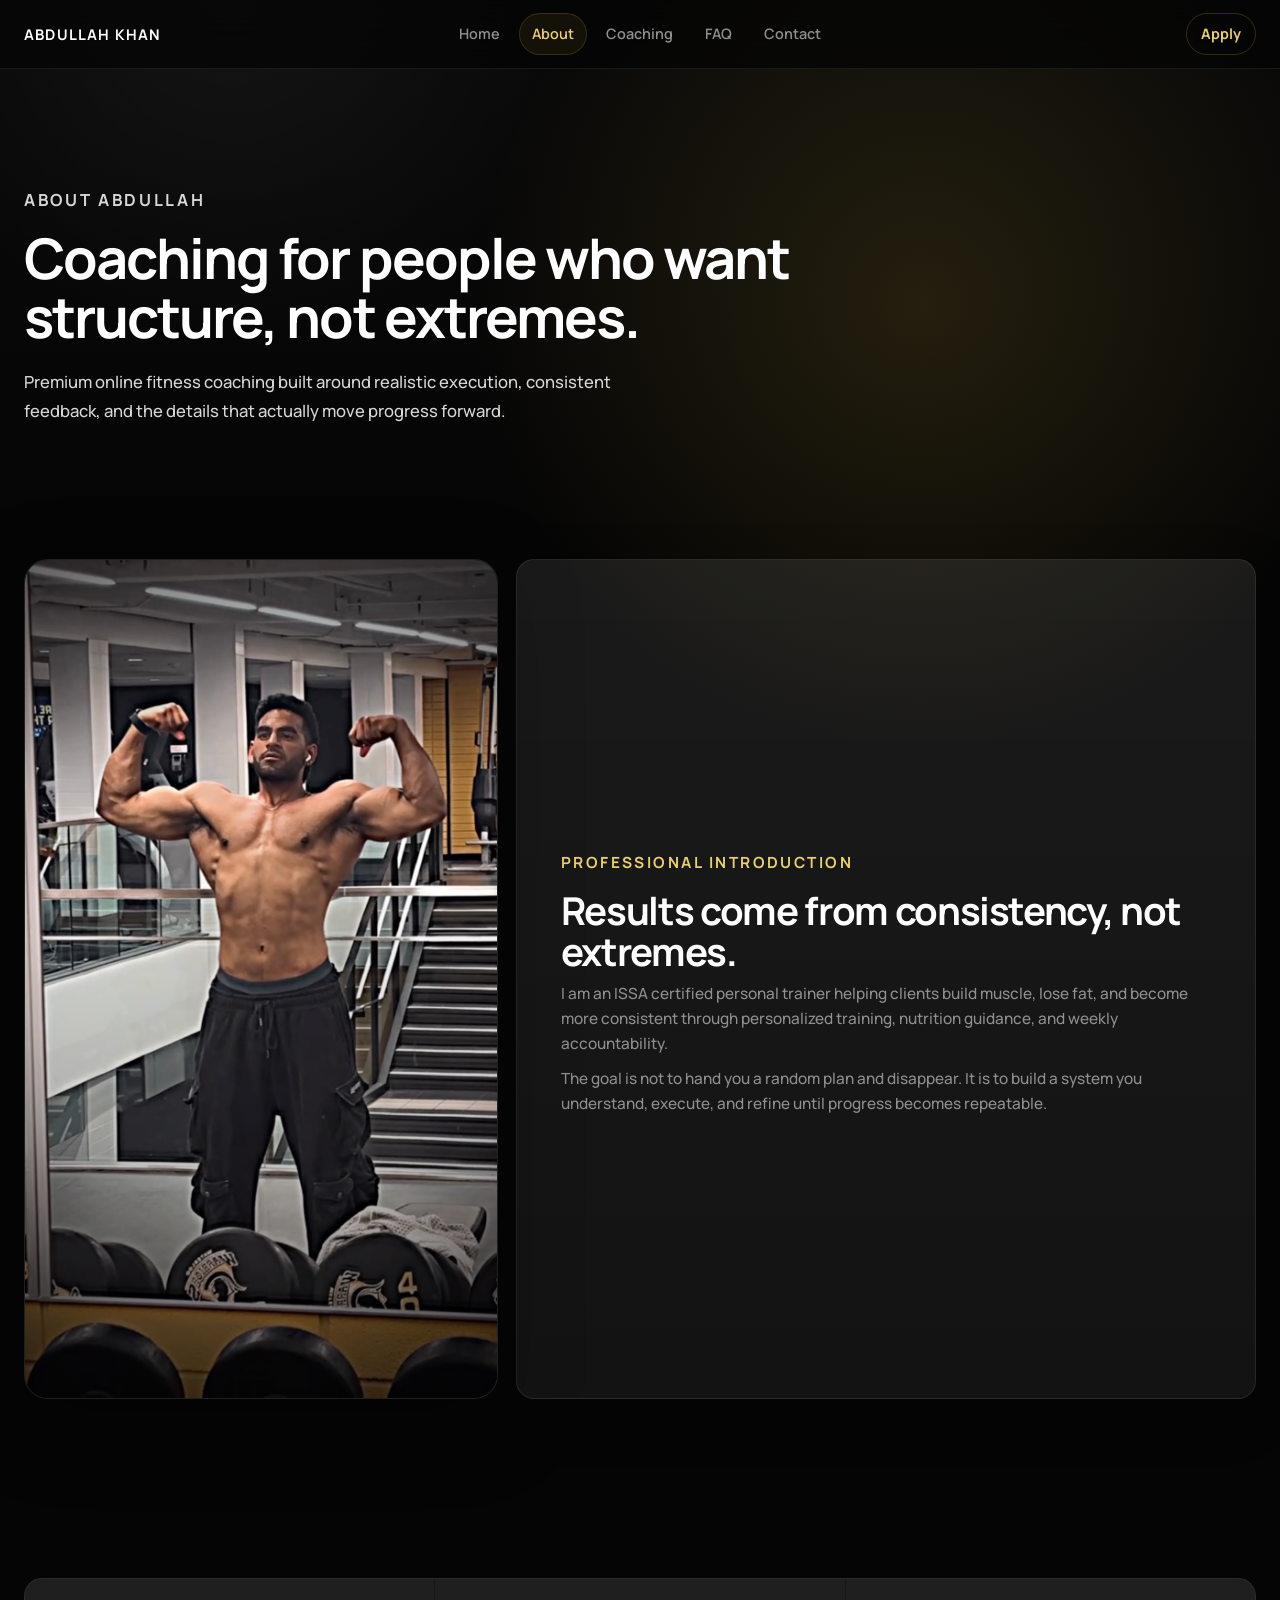
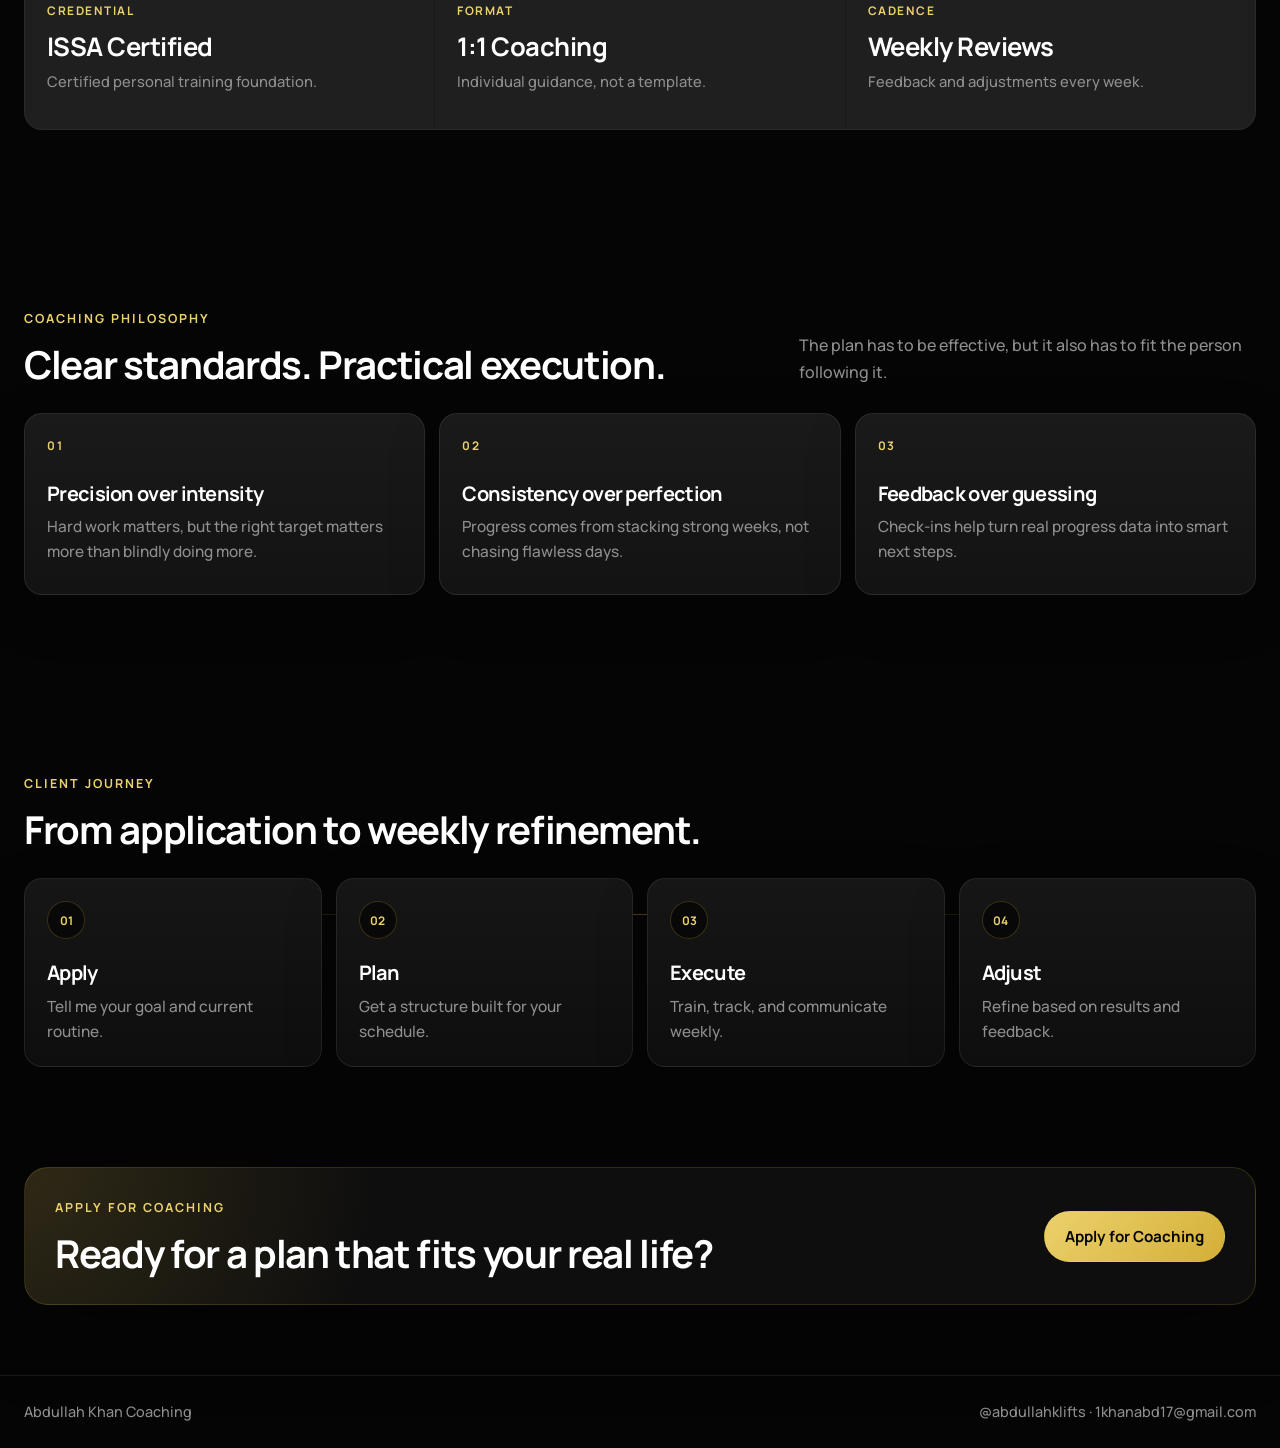
==== commit e1b4cdff: "Add files via upload" ====
--- a/about.html
+++ b/about.html
@@ -6,14 +6,14 @@
   <title>About | Abdullah Khan Coaching</title>
   <link rel="preconnect" href="https://fonts.googleapis.com">
   <link rel="preconnect" href="https://fonts.gstatic.com" crossorigin>
-  <link href="https://fonts.googleapis.com/css2?family=Inter:wght@400;500;600;700;800;900&display=swap" rel="stylesheet">
+  <link href="https://fonts.googleapis.com/css2?family=Manrope:wght@500;600;700&display=swap" rel="stylesheet">
   <link rel="stylesheet" href="style.css">
   <script src="script.js" defer></script>
 </head>
 <body>
   <header class="site-header">
     <nav class="nav shell">
-      <a class="brand" href="index.html">Abdullah Khan Coaching</a>
+      <a class="brand" href="index.html">Abdullah Khan</a>
       <div class="nav-links" aria-label="Main navigation">
         <a href="index.html">Home</a>
         <a class="active" href="about.html">About</a>
@@ -21,46 +21,78 @@
         <a href="faq.html">FAQ</a>
         <a href="contact.html">Contact</a>
       </div>
+      <a class="nav-cta" href="contact.html">Apply</a>
     </nav>
   </header>
 
-  <main class="page-fade">
+  <main class="page-transition">
     <section class="page-hero shell reveal">
       <p class="eyebrow">About Abdullah</p>
-      <h1>Results come from consistency, not extremes.</h1>
-      <p class="lead">I help clients build muscle, lose fat, and stay consistent through personalized coaching that fits real schedules, real goals, and real life.</p>
+      <h1>Coaching for people who want structure, not extremes.</h1>
+      <p>Premium online fitness coaching built around realistic execution, consistent feedback, and the details that actually move progress forward.</p>
     </section>
 
-    <section class="section shell about-story reveal">
-      <figure class="portrait-card">
+    <section class="section shell bio-split reveal">
+      <figure class="bio-photo">
         <img src="hero-photo.jpg" alt="Abdullah Khan in a gym">
       </figure>
-      <div class="story-content">
-        <p class="eyebrow">Coaching philosophy</p>
-        <h2>Clear standards. Simple execution. Weekly refinement.</h2>
-        <p>Most people do not need a more complicated plan. They need structure, feedback, and a coach who knows when to push, when to adjust, and how to keep the process sustainable.</p>
-        <p>My coaching combines custom programming, nutrition guidance, progress tracking, and accountability so you know exactly what to do next.</p>
-        <div class="mini-stats">
-          <div><strong>ISSA</strong><span>Certified</span></div>
-          <div><strong>1:1</strong><span>Coaching</span></div>
-          <div><strong>Weekly</strong><span>Reviews</span></div>
-        </div>
+      <div class="bio-copy">
+        <p class="eyebrow">Professional introduction</p>
+        <h2>Results come from consistency, not extremes.</h2>
+        <p>I am an ISSA certified personal trainer helping clients build muscle, lose fat, and become more consistent through personalized training, nutrition guidance, and weekly accountability.</p>
+        <p>The goal is not to hand you a random plan and disappear. It is to build a system you understand, execute, and refine until progress becomes repeatable.</p>
       </div>
     </section>
 
-    <section class="closing-cta shell reveal">
+    <section class="section shell reveal">
+      <div class="stat-cards">
+        <article><span>Credential</span><strong>ISSA Certified</strong><p>Certified personal training foundation.</p></article>
+        <article><span>Format</span><strong>1:1 Coaching</strong><p>Individual guidance, not a template.</p></article>
+        <article><span>Cadence</span><strong>Weekly Reviews</strong><p>Feedback and adjustments every week.</p></article>
+      </div>
+    </section>
+
+    <section class="section shell reveal">
+      <div class="section-header split-header">
+        <div>
+          <p class="eyebrow">Coaching philosophy</p>
+          <h2>Clear standards. Practical execution.</h2>
+        </div>
+        <p>The plan has to be effective, but it also has to fit the person following it.</p>
+      </div>
+      <div class="card-grid three">
+        <article class="premium-card"><span>01</span><h3>Precision over intensity</h3><p>Hard work matters, but the right target matters more than blindly doing more.</p></article>
+        <article class="premium-card"><span>02</span><h3>Consistency over perfection</h3><p>Progress comes from stacking strong weeks, not chasing flawless days.</p></article>
+        <article class="premium-card"><span>03</span><h3>Feedback over guessing</h3><p>Check-ins help turn real progress data into smart next steps.</p></article>
+      </div>
+    </section>
+
+    <section class="section shell reveal">
+      <div class="section-header">
+        <p class="eyebrow">Client journey</p>
+        <h2>From application to weekly refinement.</h2>
+      </div>
+      <div class="process-line">
+        <article><span>01</span><h3>Apply</h3><p>Tell me your goal and current routine.</p></article>
+        <article><span>02</span><h3>Plan</h3><p>Get a structure built for your schedule.</p></article>
+        <article><span>03</span><h3>Execute</h3><p>Train, track, and communicate weekly.</p></article>
+        <article><span>04</span><h3>Adjust</h3><p>Refine based on results and feedback.</p></article>
+      </div>
+    </section>
+
+    <section class="cta-band shell reveal">
       <div>
-        <p class="eyebrow">Next step</p>
-        <h2>Get a plan that matches your goal and schedule.</h2>
+        <p class="eyebrow">Apply for coaching</p>
+        <h2>Ready for a plan that fits your real life?</h2>
       </div>
-      <a class="btn primary" href="contact.html">Apply for Coaching</a>
+      <a class="button primary" href="contact.html">Apply for Coaching</a>
     </section>
   </main>
 
   <footer class="footer">
     <div class="shell footer-inner">
       <p>Abdullah Khan Coaching</p>
-      <p>@abdullahklifts</p>
+      <p>@abdullahklifts · 1khanabd17@gmail.com</p>
     </div>
   </footer>
 </body>
--- a/style.css
+++ b/style.css
@@ -1,16 +1,17 @@
 :root {
   --bg: #050505;
-  --panel: #0c0c0c;
-  --panel-2: #111111;
-  --text: #ffffff;
-  --soft: #d8d8d8;
-  --muted: #969696;
-  --line: rgba(255, 255, 255, 0.1);
+  --ink: #ffffff;
+  --soft: #d7d7d7;
+  --muted: #8f8f8f;
+  --panel: rgba(255, 255, 255, 0.035);
+  --panel-strong: rgba(255, 255, 255, 0.055);
+  --line: rgba(255, 255, 255, 0.08);
   --gold: #d4af37;
-  --gold-soft: #f0d675;
-  --gold-faint: rgba(212, 175, 55, 0.14);
-  --shadow: 0 24px 80px rgba(0, 0, 0, 0.48);
-  --max: 1180px;
+  --gold-soft: #ebd16c;
+  --gold-dim: rgba(212, 175, 55, 0.12);
+  --shadow: 0 24px 80px rgba(0, 0, 0, 0.34);
+  --radius: 18px;
+  --max: 1400px;
 }
 
 * {
@@ -26,11 +27,13 @@
 body {
   min-height: 100vh;
   background:
-    radial-gradient(circle at 76% 8%, rgba(212, 175, 55, 0.13), transparent 22rem),
-    linear-gradient(180deg, #080808 0%, var(--bg) 28rem);
-  color: var(--text);
-  font-family: Inter, system-ui, -apple-system, BlinkMacSystemFont, "Segoe UI", sans-serif;
-  font-size: clamp(1rem, 1.2vw, 1.12rem);
+    radial-gradient(circle at 72% 10%, rgba(212, 175, 55, 0.14), transparent 28rem),
+    radial-gradient(circle at 18% 0%, rgba(255, 255, 255, 0.05), transparent 22rem),
+    linear-gradient(180deg, #090909 0%, var(--bg) 34rem);
+  color: var(--ink);
+  font-family: "Manrope", "Inter", sans-serif;
+  font-size: clamp(1rem, 1.2vw, 1.125rem);
+  font-weight: 500;
   line-height: 1.65;
 }
 
@@ -49,83 +52,102 @@
 }
 
 .shell {
-  width: min(var(--max), calc(100% - 40px));
+  width: min(var(--max), calc(100% - 48px));
   margin-inline: auto;
 }
 
-.page-fade {
-  animation: pageFade 520ms ease both;
+.page-transition {
+  animation: pageIn 520ms ease both;
 }
 
 .site-header {
   position: sticky;
   top: 0;
-  z-index: 50;
+  z-index: 40;
   border-bottom: 1px solid var(--line);
-  background: rgba(5, 5, 5, 0.76);
+  background: rgba(5, 5, 5, 0.74);
   backdrop-filter: blur(18px);
 }
 
 .nav {
-  min-height: 70px;
-  display: flex;
+  min-height: 68px;
+  display: grid;
+  grid-template-columns: 1fr auto 1fr;
   align-items: center;
-  justify-content: space-between;
-  gap: 24px;
+  gap: 22px;
+}
+
+.brand,
+.nav-links a,
+.nav-cta {
+  text-decoration: none;
 }
 
 .brand {
-  color: var(--text);
-  font-size: clamp(0.82rem, 1vw, 0.94rem);
-  font-weight: 900;
+  color: var(--ink);
+  font-size: 0.92rem;
+  font-weight: 700;
   letter-spacing: 0.08em;
-  text-decoration: none;
   text-transform: uppercase;
-  white-space: nowrap;
 }
 
 .nav-links {
   display: flex;
   align-items: center;
-  gap: 4px;
+  justify-content: center;
+  gap: 6px;
 }
 
 .nav-links a {
   border: 1px solid transparent;
   border-radius: 999px;
   color: var(--muted);
-  font-size: 0.92rem;
-  font-weight: 700;
+  font-size: 0.9rem;
+  font-weight: 600;
   padding: 8px 12px;
-  text-decoration: none;
-  transition: 220ms ease;
+  transition: 200ms ease;
 }
 
 .nav-links a:hover,
 .nav-links a.active {
-  border-color: rgba(212, 175, 55, 0.22);
-  background: rgba(212, 175, 55, 0.08);
+  border-color: rgba(212, 175, 55, 0.18);
+  background: rgba(212, 175, 55, 0.075);
   color: var(--gold-soft);
 }
 
+.nav-cta {
+  justify-self: end;
+  border: 1px solid rgba(212, 175, 55, 0.22);
+  border-radius: 999px;
+  color: var(--gold-soft);
+  font-size: 0.9rem;
+  font-weight: 700;
+  padding: 8px 14px;
+  transition: 200ms ease;
+}
+
+.nav-cta:hover {
+  background: var(--gold-dim);
+}
+
 .hero {
-  min-height: calc(100vh - 70px);
-  display: grid;
-  grid-template-columns: minmax(0, 1.02fr) minmax(360px, 0.82fr);
+  min-height: min(780px, calc(100vh - 68px));
+  display: grid;
+  grid-template-columns: minmax(0, 0.94fr) minmax(380px, 0.72fr);
   align-items: center;
-  gap: clamp(36px, 5vw, 70px);
-  padding-block: clamp(56px, 8vw, 92px);
-}
-
-.hero-copy {
-  max-width: 780px;
+  gap: clamp(44px, 6vw, 86px);
+  padding-block: clamp(62px, 8vw, 90px);
+}
+
+.hero-content {
+  max-width: 760px;
 }
 
 .eyebrow {
   color: var(--gold-soft);
-  font-size: clamp(0.72rem, 0.9vw, 0.82rem);
-  font-weight: 900;
-  letter-spacing: 0.17em;
+  font-size: 0.78rem;
+  font-weight: 700;
+  letter-spacing: 0.16em;
   margin-bottom: 14px;
   text-transform: uppercase;
 }
@@ -133,44 +155,50 @@
 h1,
 h2,
 h3 {
-  letter-spacing: 0;
-  line-height: 1.02;
+  color: var(--ink);
+  font-weight: 700;
+  letter-spacing: -0.035em;
 }
 
 h1 {
-  max-width: 920px;
-  font-size: clamp(4rem, 8vw, 8rem);
-  font-weight: 900;
+  max-width: 860px;
+  font-size: clamp(4rem, 6vw, 5rem);
+  line-height: 0.98;
 }
 
 h2 {
-  max-width: 720px;
-  font-size: clamp(2rem, 4vw, 3.35rem);
-  font-weight: 850;
+  max-width: 760px;
+  font-size: clamp(2rem, 3vw, 2.5rem);
+  line-height: 1.08;
 }
 
 h3 {
-  font-size: clamp(1.02rem, 1.45vw, 1.22rem);
-  font-weight: 800;
-}
-
-.lead {
-  max-width: 650px;
+  font-size: clamp(1.25rem, 1.55vw, 1.5rem);
+  line-height: 1.16;
+}
+
+p {
+  color: var(--muted);
+}
+
+.hero-lead,
+.page-hero p {
+  max-width: 640px;
   color: var(--soft);
-  font-size: clamp(1rem, 1.45vw, 1.22rem);
-  line-height: 1.7;
-  margin-top: 22px;
+  font-size: clamp(1rem, 1.3vw, 1.15rem);
+  line-height: 1.75;
+  margin-top: 20px;
 }
 
 .hero-actions {
   display: flex;
   flex-wrap: wrap;
   gap: 12px;
-  margin-top: 30px;
-}
-
-.btn {
-  min-height: 50px;
+  margin-top: 28px;
+}
+
+.button {
+  min-height: 48px;
   display: inline-flex;
   align-items: center;
   justify-content: center;
@@ -179,382 +207,458 @@
   cursor: pointer;
   font: inherit;
   font-size: 0.95rem;
-  font-weight: 850;
-  padding: 13px 22px;
+  font-weight: 700;
+  padding: 12px 20px;
   text-decoration: none;
   transition: transform 220ms ease, box-shadow 220ms ease, border-color 220ms ease, background 220ms ease;
 }
 
-.btn:hover {
+.button:hover {
   transform: translateY(-2px);
 }
 
-.btn.primary {
+.button.primary {
   background: linear-gradient(135deg, var(--gold-soft), var(--gold));
-  box-shadow: 0 0 0 rgba(212, 175, 55, 0);
   color: #050505;
 }
 
-.btn.primary:hover {
-  box-shadow: 0 14px 34px rgba(212, 175, 55, 0.24);
-}
-
-.btn.secondary {
-  border-color: rgba(255, 255, 255, 0.14);
-  background: rgba(255, 255, 255, 0.04);
+.button.primary:hover {
+  box-shadow: 0 14px 34px rgba(212, 175, 55, 0.22);
+}
+
+.button.secondary {
+  border-color: var(--line);
+  background: rgba(255, 255, 255, 0.035);
   color: var(--soft);
 }
 
-.trust-badges {
+.hero-badges {
   display: flex;
   flex-wrap: wrap;
   gap: 10px;
-  margin-top: 30px;
-}
-
-.trust-badges span {
-  border: 1px solid rgba(212, 175, 55, 0.24);
+  margin-top: 28px;
+}
+
+.hero-badges span {
+  border: 1px solid rgba(255, 255, 255, 0.09);
   border-radius: 999px;
-  background: rgba(212, 175, 55, 0.07);
+  background: rgba(255, 255, 255, 0.035);
   color: var(--soft);
   font-size: 0.86rem;
-  font-weight: 750;
+  font-weight: 600;
   padding: 8px 12px;
 }
 
-.hero-visual {
+.hero-image-wrap {
   position: relative;
-  min-height: clamp(520px, 62vw, 710px);
-}
-
-.image-glow {
+}
+
+.photo-glow {
   position: absolute;
-  inset: 10% -8% 8% 3%;
-  border-radius: 32px;
-  background: radial-gradient(circle, rgba(212, 175, 55, 0.25), transparent 64%);
-  filter: blur(18px);
-  opacity: 0.8;
-}
-
-.hero-media,
-.portrait-card {
+  inset: 8% -8% 4% 4%;
+  border-radius: 30px;
+  background: radial-gradient(circle, rgba(212, 175, 55, 0.24), transparent 64%);
+  filter: blur(20px);
+}
+
+.hero-image {
   position: relative;
-  z-index: 2;
-  height: 100%;
-  min-height: inherit;
+  z-index: 1;
+  aspect-ratio: 0.72;
   overflow: hidden;
-  border: 1px solid rgba(212, 175, 55, 0.16);
-  border-radius: 14px;
+  border: 1px solid var(--line);
+  border-radius: 24px;
   background: var(--panel);
   box-shadow: var(--shadow);
 }
 
-.hero-media::after,
-.portrait-card::after {
+.hero-image::after,
+.bio-photo::after {
   position: absolute;
   inset: 0;
   content: "";
-  background:
-    linear-gradient(180deg, rgba(0, 0, 0, 0.02), rgba(0, 0, 0, 0.48)),
-    linear-gradient(90deg, rgba(212, 175, 55, 0.08), transparent 48%);
+  background: linear-gradient(180deg, transparent 40%, rgba(0, 0, 0, 0.42));
   pointer-events: none;
 }
 
-.hero-media img,
-.portrait-card img {
+.hero-image img,
+.bio-photo img {
   width: 100%;
   height: 100%;
   object-fit: cover;
   object-position: center top;
 }
 
-.trust-strip {
-  display: grid;
-  grid-template-columns: repeat(4, minmax(0, 1fr));
+.hero-metric {
+  position: absolute;
+  z-index: 2;
+  right: 22px;
+  bottom: 22px;
+  max-width: 285px;
+  border: 1px solid rgba(255, 255, 255, 0.1);
+  border-radius: 16px;
+  background: rgba(10, 10, 10, 0.66);
+  backdrop-filter: blur(16px);
+  padding: 16px;
+}
+
+.hero-metric span,
+.premium-card span,
+.process-line span,
+.metric-strip span,
+.stat-cards span,
+.stacked-insights span {
+  color: var(--gold-soft);
+  display: block;
+  font-size: 0.74rem;
+  font-weight: 700;
+  letter-spacing: 0.13em;
+  text-transform: uppercase;
+}
+
+.hero-metric strong {
+  display: block;
+  font-size: 1rem;
+  line-height: 1.35;
+  margin-top: 6px;
+}
+
+.metric-strip,
+.trust-mini,
+.stat-cards,
+.testimonial-grid {
+  display: grid;
   gap: 1px;
   overflow: hidden;
   border: 1px solid var(--line);
-  border-radius: 16px;
+  border-radius: var(--radius);
   background: var(--line);
-  margin-bottom: 34px;
-}
-
-.trust-strip div {
+}
+
+.metric-strip {
+  grid-template-columns: repeat(4, minmax(0, 1fr));
+  margin-bottom: 10px;
+}
+
+.metric-strip div,
+.trust-mini div,
+.stat-cards article,
+.testimonial-grid article {
+  background: rgba(255, 255, 255, 0.032);
+  padding: 22px;
+}
+
+.metric-strip strong,
+.trust-mini strong,
+.stat-cards strong {
+  display: block;
+  color: var(--ink);
+  font-size: 1.04rem;
+  font-weight: 700;
+  line-height: 1.25;
+  margin-top: 10px;
+}
+
+.metric-strip p,
+.trust-mini span,
+.stat-cards p {
+  color: var(--muted);
+  display: block;
+  font-size: 0.92rem;
+  line-height: 1.55;
+  margin-top: 7px;
+}
+
+.section {
+  padding-block: clamp(70px, 7vw, 90px);
+}
+
+.section-header {
+  max-width: 800px;
+  margin-bottom: 28px;
+}
+
+.section-header > p:not(.eyebrow) {
+  max-width: 620px;
+  margin-top: 12px;
+}
+
+.split-header {
+  max-width: none;
+  display: grid;
+  grid-template-columns: minmax(0, 0.9fr) minmax(280px, 0.55fr);
+  align-items: end;
+  gap: 26px;
+}
+
+.split-header > p,
+.split-header .text-link {
+  justify-self: end;
+}
+
+.feature-row,
+.card-grid,
+.process-line {
+  display: grid;
+  gap: 14px;
+}
+
+.feature-row {
+  grid-template-columns: repeat(3, minmax(0, 1fr));
+}
+
+.feature-row article,
+.premium-card,
+.process-line article,
+.contact-card,
+.application-form,
+.bio-copy {
+  border: 1px solid var(--line);
+  border-radius: var(--radius);
+  background:
+    linear-gradient(180deg, rgba(255, 255, 255, 0.05), rgba(255, 255, 255, 0.025)),
+    var(--panel);
+  box-shadow: 0 16px 54px rgba(0, 0, 0, 0.18);
+}
+
+.feature-row article,
+.premium-card,
+.process-line article {
+  padding: 22px;
+}
+
+.feature-row article {
+  min-height: 190px;
+}
+
+.tiny-icon {
+  width: 34px;
+  height: 34px;
+  display: inline-flex;
+  align-items: center;
+  justify-content: center;
+  border: 1px solid rgba(212, 175, 55, 0.22);
+  border-radius: 50%;
+  background: var(--gold-dim);
+  color: var(--gold-soft);
+  font-size: 0.8rem;
+  font-weight: 700;
+  margin-bottom: 20px;
+}
+
+.feature-row p,
+.premium-card p,
+.process-line p,
+.bio-copy p,
+.contact-card p,
+.testimonial-grid p {
+  font-size: 0.96rem;
+  line-height: 1.62;
+  margin-top: 10px;
+}
+
+.card-grid.six,
+.card-grid.dense {
+  grid-template-columns: repeat(3, minmax(0, 1fr));
+}
+
+.card-grid.three {
+  grid-template-columns: repeat(3, minmax(0, 1fr));
+}
+
+.premium-card {
+  min-height: 182px;
+  transition: transform 220ms ease, border-color 220ms ease, background 220ms ease, box-shadow 220ms ease;
+}
+
+.premium-card:hover {
+  transform: translateY(-5px);
+  border-color: rgba(212, 175, 55, 0.25);
+  background:
+    linear-gradient(180deg, rgba(212, 175, 55, 0.07), rgba(255, 255, 255, 0.024)),
+    var(--panel);
+  box-shadow: 0 24px 70px rgba(0, 0, 0, 0.25);
+}
+
+.premium-card h3 {
+  margin-top: 26px;
+}
+
+.feature-wide {
+  grid-column: span 3;
+  min-height: 150px;
+}
+
+.visual-panel {
+  display: grid;
+  grid-template-columns: minmax(0, 0.86fr) minmax(360px, 0.78fr);
+  align-items: center;
+  gap: 36px;
+  border-top: 1px solid var(--line);
+  border-bottom: 1px solid var(--line);
+}
+
+.visual-panel p:not(.eyebrow) {
+  max-width: 650px;
+  margin-top: 14px;
+}
+
+.stacked-insights {
+  display: grid;
+  gap: 10px;
+}
+
+.stacked-insights div {
+  border: 1px solid var(--line);
+  border-radius: 15px;
   background: rgba(255, 255, 255, 0.035);
-  padding: clamp(18px, 2.4vw, 26px);
-}
-
-.trust-strip strong,
-.trust-strip span {
+  padding: 18px;
+}
+
+.stacked-insights strong {
   display: block;
-}
-
-.trust-strip strong {
-  color: var(--text);
-  font-size: clamp(0.96rem, 1.35vw, 1.12rem);
-  line-height: 1.25;
-}
-
-.trust-strip span {
-  color: var(--muted);
-  font-size: 0.88rem;
-  margin-top: 6px;
-}
-
-.section {
-  padding-block: clamp(58px, 7vw, 88px);
-}
-
-.section-heading {
-  margin-bottom: 30px;
-}
-
-.section-heading.compact {
-  max-width: 760px;
-}
-
-.section-heading p:not(.eyebrow) {
-  max-width: 620px;
-  color: var(--muted);
-  margin-top: 14px;
-}
-
-.premium-grid {
-  display: grid;
-  grid-template-columns: repeat(3, minmax(0, 1fr));
-  gap: 14px;
-}
-
-.icon-card {
-  min-height: 188px;
-  border: 1px solid var(--line);
-  border-radius: 16px;
+  font-size: 1.02rem;
+  font-weight: 700;
+  margin-top: 7px;
+}
+
+.process-line {
+  position: relative;
+  grid-template-columns: repeat(4, minmax(0, 1fr));
+}
+
+.process-line::before {
+  position: absolute;
+  top: 36px;
+  left: 8%;
+  right: 8%;
+  height: 1px;
+  content: "";
+  background: linear-gradient(90deg, transparent, rgba(212, 175, 55, 0.35), transparent);
+}
+
+.process-line article {
+  position: relative;
+  z-index: 1;
+  min-height: 176px;
   background:
     linear-gradient(180deg, rgba(255, 255, 255, 0.055), rgba(255, 255, 255, 0.025)),
-    var(--panel);
-  padding: 22px;
-  transition: transform 220ms ease, border-color 220ms ease, background 220ms ease, box-shadow 220ms ease;
-}
-
-.icon-card:hover {
-  transform: translateY(-6px);
-  border-color: rgba(212, 175, 55, 0.42);
-  background:
-    linear-gradient(180deg, rgba(212, 175, 55, 0.08), rgba(255, 255, 255, 0.025)),
-    var(--panel);
-  box-shadow: 0 20px 56px rgba(0, 0, 0, 0.34);
-}
-
-.icon {
+    #080808;
+}
+
+.process-line span {
   width: 38px;
   height: 38px;
   display: inline-flex;
   align-items: center;
   justify-content: center;
-  border: 1px solid rgba(212, 175, 55, 0.32);
+  border: 1px solid rgba(212, 175, 55, 0.24);
   border-radius: 50%;
-  background: rgba(212, 175, 55, 0.08);
+  background: #080808;
+  letter-spacing: 0;
+  margin-bottom: 22px;
+}
+
+.testimonial-grid {
+  grid-template-columns: repeat(3, minmax(0, 1fr));
+}
+
+.testimonial-grid article {
+  min-height: 160px;
+}
+
+.testimonial-grid p {
+  color: var(--soft);
+  font-size: 1.02rem;
+}
+
+.testimonial-grid span {
+  display: block;
   color: var(--gold-soft);
-  font-size: 0.76rem;
-  font-weight: 900;
-  margin-bottom: 18px;
-}
-
-.icon-card p {
-  color: var(--muted);
-  font-size: 0.95rem;
-  line-height: 1.6;
-  margin-top: 10px;
-}
-
-.about-preview,
-.about-story,
-.application-layout {
-  display: grid;
-  grid-template-columns: minmax(0, 1fr) minmax(300px, 0.72fr);
-  gap: clamp(24px, 4vw, 50px);
-  align-items: center;
-}
-
-.about-preview {
-  border-top: 1px solid var(--line);
-  border-bottom: 1px solid var(--line);
-}
-
-.about-preview p:not(.eyebrow),
-.story-content p,
-.application-side p {
-  max-width: 620px;
-  color: var(--muted);
-  margin-top: 14px;
-}
-
-.text-link {
-  display: inline-flex;
-  color: var(--gold-soft);
-  font-size: 0.94rem;
-  font-weight: 850;
-  margin-top: 22px;
-  text-decoration: none;
-}
-
-.text-link:hover {
-  text-decoration: underline;
-}
-
-.cert-card,
-.story-content,
-.application-side {
-  border: 1px solid rgba(212, 175, 55, 0.18);
-  border-radius: 18px;
-  background:
-    radial-gradient(circle at top right, rgba(212, 175, 55, 0.12), transparent 16rem),
-    rgba(255, 255, 255, 0.035);
-  padding: clamp(24px, 3.5vw, 34px);
-}
-
-.cert-card span {
-  color: var(--gold-soft);
-  display: block;
   font-size: 0.78rem;
-  font-weight: 900;
-  letter-spacing: 0.15em;
-  margin-bottom: 12px;
+  font-weight: 700;
+  letter-spacing: 0.12em;
+  margin-top: 20px;
   text-transform: uppercase;
 }
 
-.cert-card strong {
-  display: block;
-  font-size: clamp(1.5rem, 2.5vw, 2.1rem);
-  line-height: 1.08;
-}
-
-.cert-card p {
-  color: var(--muted);
-  margin-top: 12px;
-}
-
-.closing-cta {
+.cta-band {
   display: flex;
   align-items: center;
   justify-content: space-between;
-  gap: 24px;
-  border: 1px solid rgba(212, 175, 55, 0.22);
-  border-radius: 20px;
+  gap: 26px;
+  border: 1px solid rgba(212, 175, 55, 0.18);
+  border-radius: 24px;
   background:
-    radial-gradient(circle at top left, rgba(212, 175, 55, 0.16), transparent 19rem),
-    rgba(255, 255, 255, 0.035);
-  margin-block: 20px 74px;
-  padding: clamp(24px, 4vw, 38px);
-}
-
-.closing-cta h2 {
-  max-width: 760px;
-  font-size: clamp(1.8rem, 3.3vw, 2.85rem);
+    radial-gradient(circle at top left, rgba(212, 175, 55, 0.16), transparent 22rem),
+    rgba(255, 255, 255, 0.04);
+  box-shadow: var(--shadow);
+  margin-block: 10px 70px;
+  padding: 30px;
+}
+
+.cta-band h2 {
+  font-size: clamp(2rem, 3vw, 2.5rem);
 }
 
 .page-hero {
-  padding-block: clamp(70px, 9vw, 118px) clamp(24px, 4vw, 44px);
+  padding-block: clamp(74px, 8vw, 96px) clamp(28px, 4vw, 44px);
+}
+
+.page-hero.compact-hero {
+  padding-block: clamp(58px, 6vw, 72px) 24px;
 }
 
 .page-hero h1 {
   max-width: 880px;
-  font-size: clamp(3.1rem, 6.4vw, 5.6rem);
-}
-
-.about-story {
-  grid-template-columns: minmax(300px, 0.72fr) minmax(0, 1fr);
-}
-
-.portrait-card {
-  min-height: 560px;
-}
-
-.mini-stats {
-  display: grid;
+  font-size: clamp(3rem, 4.4vw, 3.5rem);
+  line-height: 1.06;
+}
+
+.bio-split,
+.contact-section {
+  display: grid;
+  grid-template-columns: minmax(320px, 0.64fr) minmax(0, 1fr);
+  gap: 18px;
+  align-items: stretch;
+}
+
+.bio-photo {
+  position: relative;
+  min-height: 520px;
+  overflow: hidden;
+  border: 1px solid var(--line);
+  border-radius: 24px;
+  background: var(--panel);
+  box-shadow: var(--shadow);
+}
+
+.bio-copy {
+  display: flex;
+  flex-direction: column;
+  justify-content: center;
+  padding: clamp(28px, 4vw, 44px);
+}
+
+.stat-cards {
   grid-template-columns: repeat(3, minmax(0, 1fr));
-  gap: 12px;
-  margin-top: 26px;
-}
-
-.mini-stats div {
-  border-top: 1px solid var(--line);
-  padding-top: 14px;
-}
-
-.mini-stats strong,
-.mini-stats span {
-  display: block;
-}
-
-.mini-stats strong {
-  color: var(--gold-soft);
-  font-size: 1.2rem;
-  line-height: 1;
-}
-
-.mini-stats span {
-  color: var(--muted);
-  font-size: 0.84rem;
-  margin-top: 5px;
-}
-
-.timeline {
-  position: relative;
-  display: grid;
-  grid-template-columns: repeat(4, minmax(0, 1fr));
-  gap: 16px;
-}
-
-.premium-timeline::before {
-  position: absolute;
-  top: 31px;
-  left: 8%;
-  right: 8%;
-  height: 1px;
-  content: "";
-  background: linear-gradient(90deg, transparent, rgba(212, 175, 55, 0.55), transparent);
-}
-
-.timeline article {
-  position: relative;
-  z-index: 2;
-  border: 1px solid var(--line);
-  border-radius: 16px;
-  background: rgba(255, 255, 255, 0.035);
-  padding: 22px;
-}
-
-.step-icon {
-  width: 42px;
-  height: 42px;
-  display: inline-flex;
-  align-items: center;
-  justify-content: center;
-  border: 1px solid rgba(212, 175, 55, 0.42);
-  border-radius: 50%;
-  background: #080808;
-  color: var(--gold-soft);
-  font-weight: 900;
-  margin-bottom: 22px;
-}
-
-.timeline p {
-  color: var(--muted);
-  font-size: 0.94rem;
-  margin-top: 10px;
-}
-
-.program-list {
-  grid-template-columns: repeat(4, minmax(0, 1fr));
-}
-
-.faq-wrap {
-  padding-top: 24px;
+}
+
+.stat-cards article {
+  min-height: 150px;
+}
+
+.stat-cards strong {
+  font-size: clamp(1.35rem, 2vw, 1.75rem);
+  letter-spacing: -0.02em;
+}
+
+.faq-section {
+  padding-top: 30px;
 }
 
 .accordion {
-  max-width: 900px;
+  max-width: 980px;
 }
 
 .accordion-item {
@@ -562,12 +666,12 @@
   border: 1px solid var(--line);
   border-radius: 16px;
   background: rgba(255, 255, 255, 0.035);
-  margin-bottom: 12px;
+  margin-bottom: 10px;
   transition: border-color 220ms ease, background 220ms ease;
 }
 
 .accordion-item.active {
-  border-color: rgba(212, 175, 55, 0.36);
+  border-color: rgba(212, 175, 55, 0.24);
   background: rgba(212, 175, 55, 0.055);
 }
 
@@ -576,15 +680,15 @@
   display: flex;
   align-items: center;
   justify-content: space-between;
-  gap: 18px;
+  gap: 20px;
   border: 0;
   background: transparent;
-  color: var(--text);
+  color: var(--ink);
   cursor: pointer;
   font: inherit;
-  font-size: clamp(1rem, 1.4vw, 1.18rem);
-  font-weight: 800;
-  padding: 20px 22px;
+  font-size: clamp(1.05rem, 1.35vw, 1.22rem);
+  font-weight: 700;
+  padding: 18px 20px;
   text-align: left;
 }
 
@@ -593,14 +697,15 @@
   height: 24px;
   position: relative;
   flex: 0 0 auto;
-  border: 1px solid rgba(212, 175, 55, 0.35);
+  border: 1px solid rgba(212, 175, 55, 0.28);
   border-radius: 50%;
 }
 
 .accordion-trigger span::before,
 .accordion-trigger span::after {
   position: absolute;
-  inset: 50% auto auto 50%;
+  top: 50%;
+  left: 50%;
   width: 10px;
   height: 2px;
   content: "";
@@ -624,37 +729,54 @@
 }
 
 .accordion-panel p {
-  color: var(--muted);
-  padding: 0 22px 22px;
-}
-
-.application-layout {
-  grid-template-columns: minmax(0, 1.12fr) minmax(310px, 0.68fr);
-  align-items: start;
-  padding-top: 28px;
-}
-
-.premium-form {
-  display: grid;
-  gap: 16px;
-  border: 1px solid rgba(212, 175, 55, 0.18);
-  border-radius: 20px;
-  background: rgba(255, 255, 255, 0.035);
-  padding: clamp(22px, 3.2vw, 34px);
+  max-width: 760px;
+  padding: 0 20px 20px;
+}
+
+.trust-mini {
+  grid-template-columns: repeat(3, minmax(0, 1fr));
+}
+
+.contact-section {
+  grid-template-columns: minmax(0, 1fr) minmax(340px, 0.48fr);
+  align-items: stretch;
+  padding-top: 36px;
+}
+
+.application-form,
+.contact-card {
+  padding: clamp(24px, 3vw, 34px);
+}
+
+.application-form {
+  display: grid;
+  gap: 14px;
+}
+
+.form-top {
+  display: grid;
+  grid-template-columns: minmax(0, 1fr) minmax(190px, 0.42fr);
+  align-items: end;
+  gap: 20px;
+  margin-bottom: 4px;
+}
+
+.form-top h2,
+.contact-card h2 {
+  font-size: clamp(1.7rem, 2.6vw, 2.25rem);
 }
 
 .form-progress {
   display: grid;
-  gap: 10px;
-  margin-bottom: 6px;
+  gap: 9px;
 }
 
 .form-progress span {
   color: var(--muted);
-  font-size: 0.86rem;
-  font-weight: 800;
+  font-size: 0.78rem;
+  font-weight: 700;
+  letter-spacing: 0.1em;
   text-transform: uppercase;
-  letter-spacing: 0.08em;
 }
 
 .form-progress b {
@@ -665,7 +787,7 @@
   height: 7px;
   overflow: hidden;
   border-radius: 999px;
-  background: rgba(255, 255, 255, 0.09);
+  background: rgba(255, 255, 255, 0.08);
 }
 
 .form-progress i {
@@ -683,72 +805,92 @@
   gap: 14px;
 }
 
-.premium-form label {
-  display: grid;
-  gap: 8px;
+.application-form label {
+  display: grid;
+  gap: 7px;
   color: var(--soft);
   font-size: 0.9rem;
-  font-weight: 800;
-}
-
-.premium-form input,
-.premium-form select,
-.premium-form textarea {
+  font-weight: 700;
+}
+
+.application-form input,
+.application-form select,
+.application-form textarea {
   width: 100%;
   border: 1px solid var(--line);
   border-radius: 14px;
-  background: rgba(5, 5, 5, 0.62);
-  color: var(--text);
+  background: rgba(5, 5, 5, 0.58);
+  color: var(--ink);
   font: inherit;
   font-size: 0.96rem;
   outline: none;
-  padding: 14px 15px;
-  transition: border-color 200ms ease, background 200ms ease, box-shadow 200ms ease;
-}
-
-.premium-form textarea {
+  padding: 13px 14px;
+  transition: border-color 200ms ease, box-shadow 200ms ease, background 200ms ease;
+}
+
+.application-form textarea {
   resize: vertical;
 }
 
-.premium-form input:focus,
-.premium-form select:focus,
-.premium-form textarea:focus {
-  border-color: rgba(212, 175, 55, 0.58);
-  background: rgba(255, 255, 255, 0.055);
+.application-form input:focus,
+.application-form select:focus,
+.application-form textarea:focus {
+  border-color: rgba(212, 175, 55, 0.38);
+  background: rgba(255, 255, 255, 0.045);
   box-shadow: 0 0 0 4px rgba(212, 175, 55, 0.08);
 }
 
-.premium-form button {
+.application-form button {
   justify-self: start;
 }
 
+.contact-card {
+  display: flex;
+  flex-direction: column;
+}
+
+.contact-card p:not(.eyebrow) {
+  margin-top: 12px;
+}
+
 .contact-links {
   display: grid;
   gap: 10px;
-  margin-top: 22px;
+  margin-top: 24px;
 }
 
 .contact-links a {
   border: 1px solid var(--line);
   border-radius: 14px;
+  background: rgba(255, 255, 255, 0.025);
   color: var(--soft);
-  font-size: 0.95rem;
-  font-weight: 780;
-  padding: 13px 15px;
+  font-size: 0.94rem;
+  font-weight: 600;
+  padding: 13px 14px;
   text-decoration: none;
-  transition: border-color 200ms ease, color 200ms ease, background 200ms ease;
+  transition: 200ms ease;
+}
+
+.contact-links a:hover,
+.text-link:hover {
+  color: var(--gold-soft);
 }
 
 .contact-links a:hover {
-  border-color: rgba(212, 175, 55, 0.44);
-  background: rgba(212, 175, 55, 0.06);
+  border-color: rgba(212, 175, 55, 0.24);
+  background: rgba(212, 175, 55, 0.055);
+}
+
+.text-link {
   color: var(--gold-soft);
+  font-weight: 700;
+  text-decoration: none;
 }
 
 .footer {
   border-top: 1px solid var(--line);
   color: var(--muted);
-  padding-block: 26px;
+  padding-block: 24px;
 }
 
 .footer-inner {
@@ -761,8 +903,8 @@
 
 .reveal {
   opacity: 0;
-  transform: translateY(20px);
-  transition: opacity 650ms ease, transform 650ms ease;
+  transform: translateY(18px);
+  transition: opacity 640ms ease, transform 640ms ease;
 }
 
 .reveal.visible {
@@ -770,7 +912,7 @@
   transform: translateY(0);
 }
 
-@keyframes pageFade {
+@keyframes pageIn {
   from {
     opacity: 0;
   }
@@ -790,11 +932,28 @@
   }
 }
 
-@media (max-width: 1040px) {
+@media (max-width: 1080px) {
+  .nav {
+    grid-template-columns: 1fr auto;
+  }
+
+  .nav-links {
+    grid-column: 1 / -1;
+    grid-row: 2;
+    justify-content: flex-start;
+    overflow-x: auto;
+    padding-bottom: 12px;
+  }
+
+  .nav {
+    padding-top: 14px;
+  }
+
   .hero,
-  .about-preview,
-  .about-story,
-  .application-layout {
+  .visual-panel,
+  .bio-split,
+  .contact-section,
+  .split-header {
     grid-template-columns: 1fr;
   }
 
@@ -802,17 +961,27 @@
     min-height: auto;
   }
 
-  .hero-visual {
-    min-height: 650px;
-  }
-
-  .trust-strip,
-  .timeline,
-  .program-list {
+  .hero-image-wrap {
+    max-width: 620px;
+  }
+
+  .split-header > p,
+  .split-header .text-link {
+    justify-self: start;
+  }
+
+  .metric-strip,
+  .process-line,
+  .card-grid.six,
+  .card-grid.dense {
     grid-template-columns: repeat(2, minmax(0, 1fr));
   }
 
-  .premium-timeline::before {
+  .feature-wide {
+    grid-column: span 2;
+  }
+
+  .process-line::before {
     display: none;
   }
 }
@@ -822,52 +991,82 @@
     width: min(100% - 28px, var(--max));
   }
 
-  .nav {
-    align-items: flex-start;
-    flex-direction: column;
-    gap: 12px;
-    padding-block: 14px;
-  }
-
-  .nav-links {
-    width: 100%;
-    overflow-x: auto;
-    padding-bottom: 4px;
+  .brand {
+    white-space: nowrap;
   }
 
   .nav-links a {
     white-space: nowrap;
   }
 
-  .hero-visual {
-    min-height: 560px;
-  }
-
-  .premium-grid,
-  .trust-strip,
-  .timeline,
-  .program-list,
+  .hero {
+    padding-block: 52px 68px;
+  }
+
+  .hero-image-wrap {
+    max-width: none;
+  }
+
+  .hero-metric {
+    left: 16px;
+    right: 16px;
+    bottom: 16px;
+    max-width: none;
+  }
+
+  .metric-strip,
+  .trust-mini,
+  .stat-cards,
+  .testimonial-grid,
+  .feature-row,
+  .card-grid.six,
+  .card-grid.dense,
+  .card-grid.three,
+  .process-line,
   .form-grid,
-  .mini-stats {
+  .form-top {
     grid-template-columns: 1fr;
   }
 
-  .closing-cta,
+  .feature-wide {
+    grid-column: auto;
+  }
+
+  .section {
+    padding-block: 58px;
+  }
+
+  .page-hero,
+  .page-hero.compact-hero {
+    padding-block: 56px 22px;
+  }
+
+  .bio-photo {
+    min-height: 480px;
+  }
+
+  .cta-band,
   .footer-inner {
     align-items: flex-start;
     flex-direction: column;
   }
 
+  .cta-band {
+    margin-bottom: 54px;
+    padding: 24px;
+  }
 }
 
 @media (max-width: 480px) {
   .brand {
-    white-space: normal;
-  }
-
-  .hero-visual,
-  .portrait-card {
-    min-height: 500px;
-  }
-
-}
+    font-size: 0.82rem;
+  }
+
+  .nav-cta {
+    padding-inline: 12px;
+  }
+
+  .hero-image {
+    aspect-ratio: 0.66;
+  }
+}
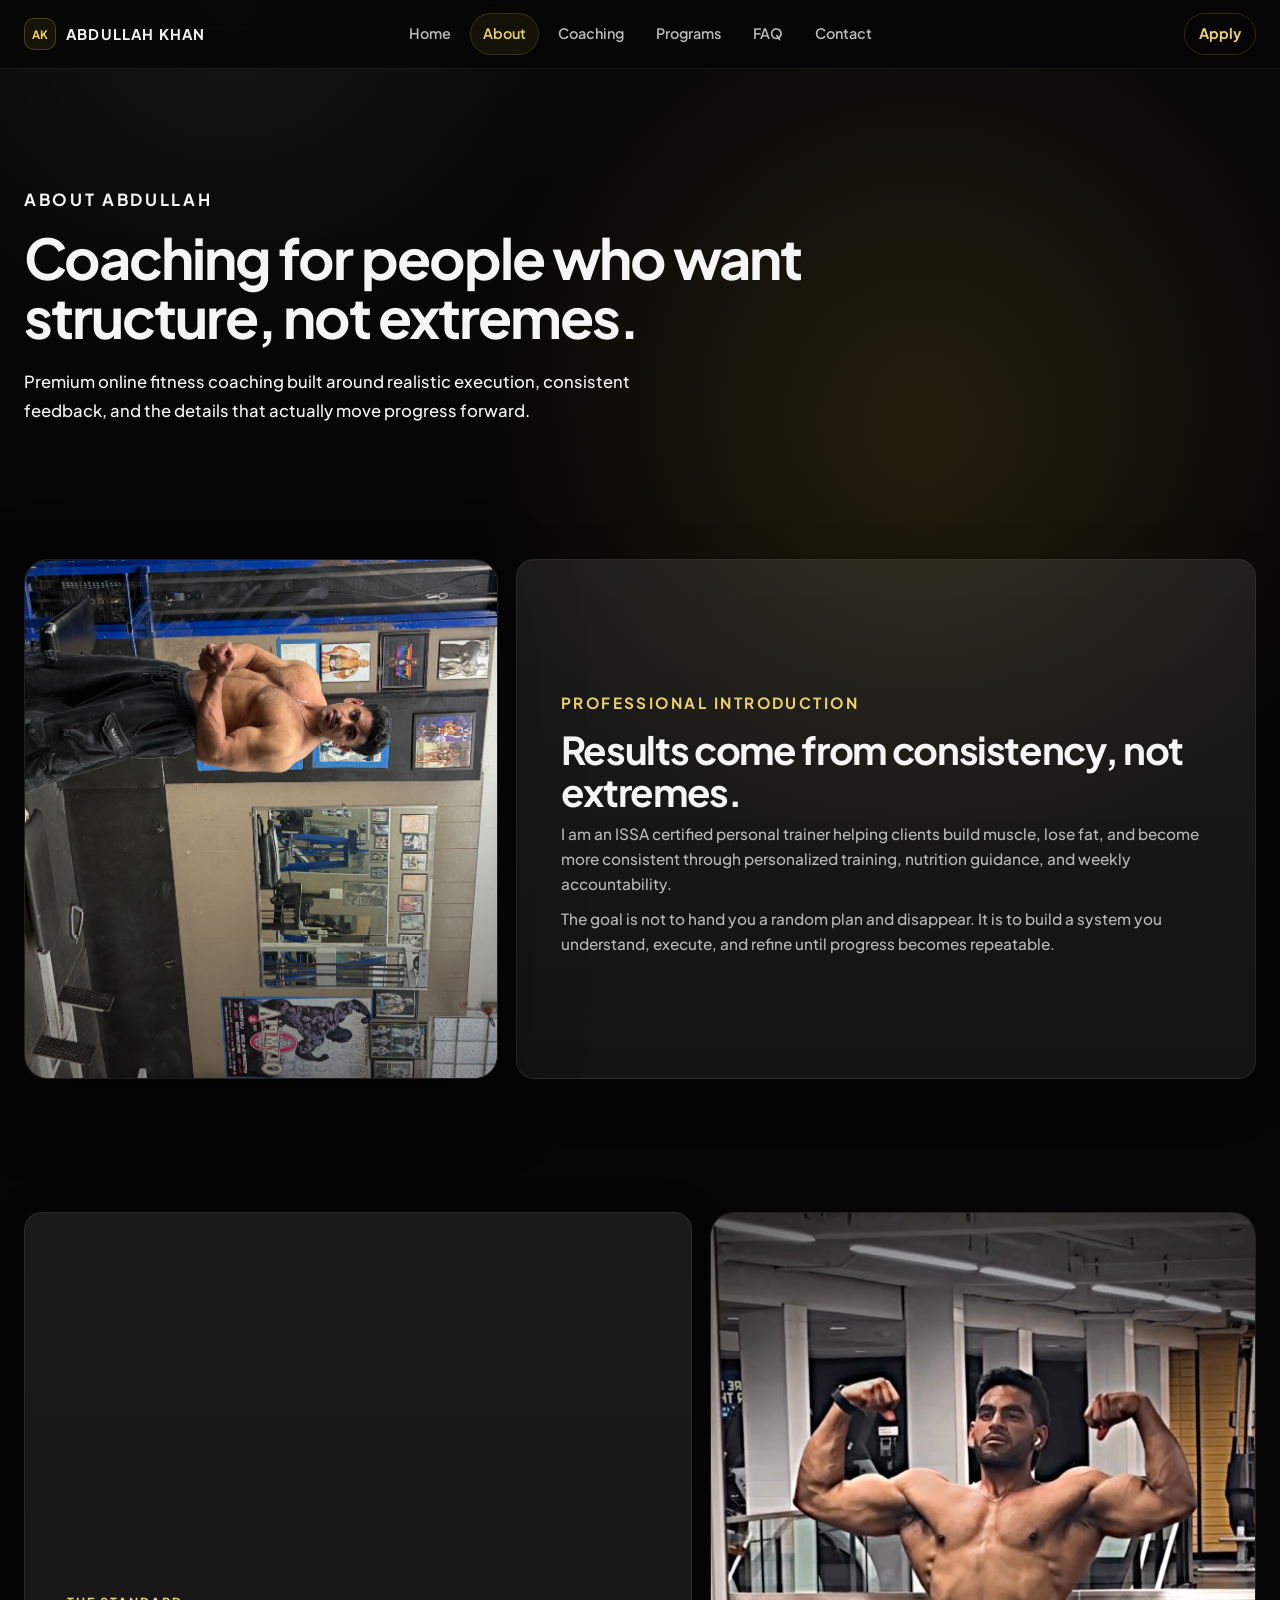
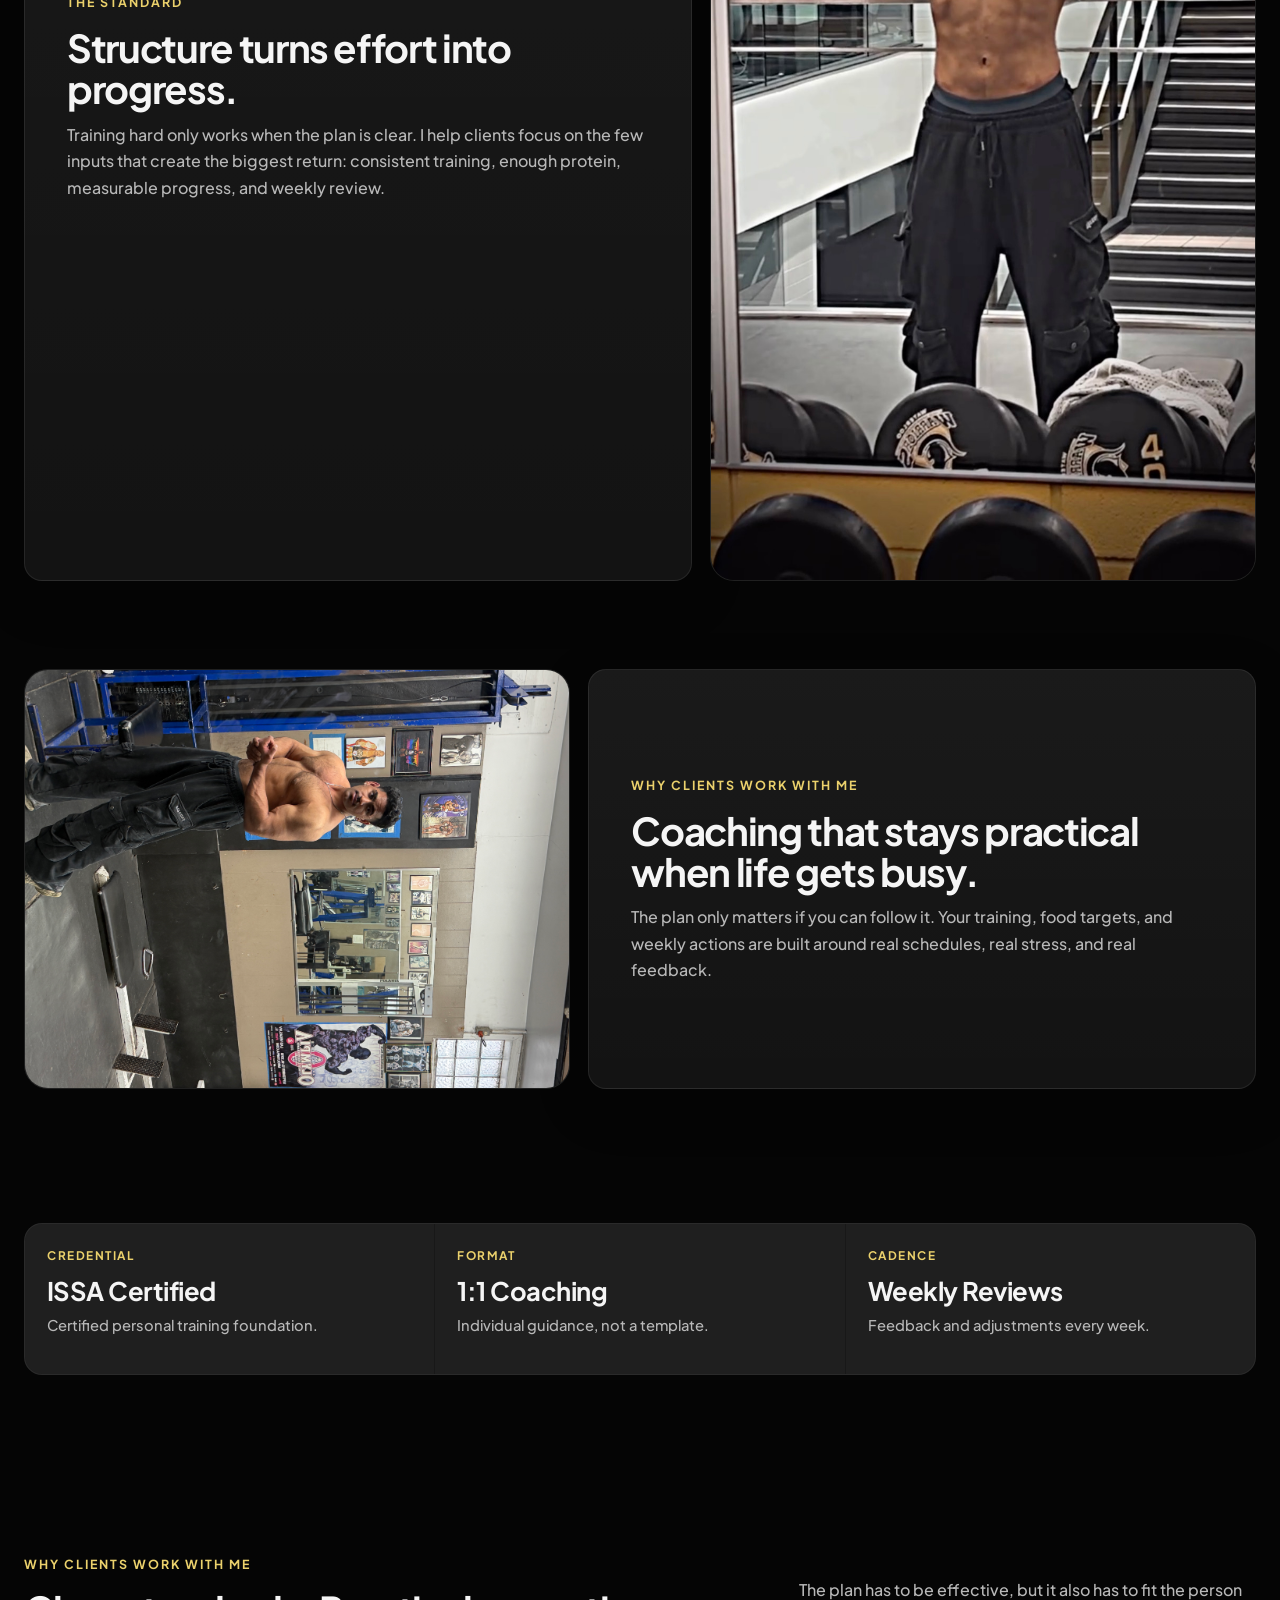
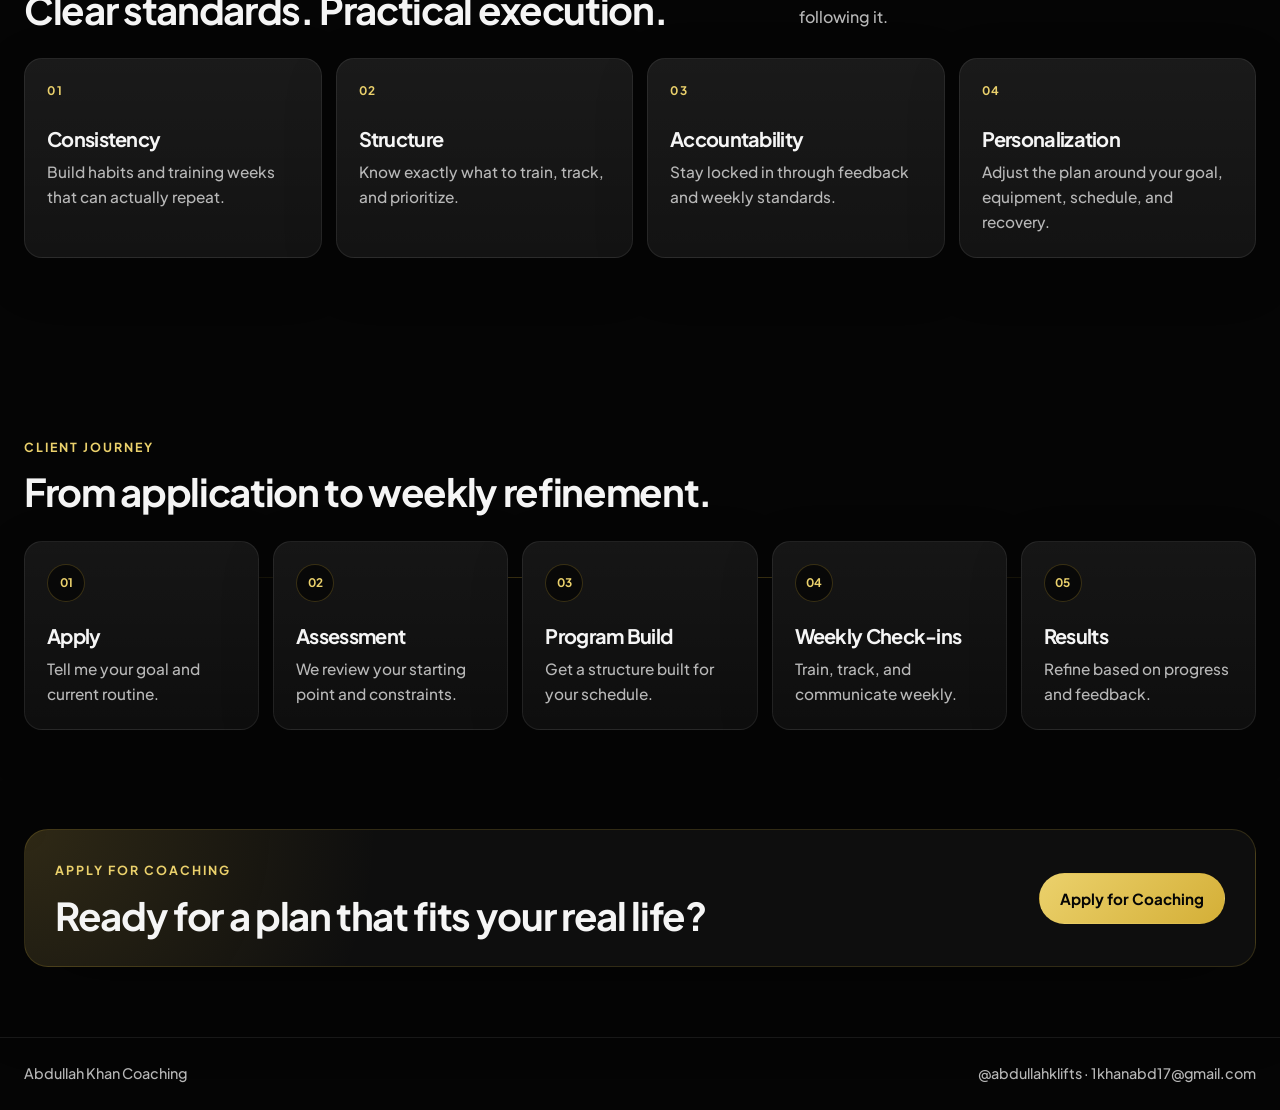
==== commit d50a617e: "Add files via upload" ====
--- a/about.html
+++ b/about.html
@@ -6,18 +6,20 @@
   <title>About | Abdullah Khan Coaching</title>
   <link rel="preconnect" href="https://fonts.googleapis.com">
   <link rel="preconnect" href="https://fonts.gstatic.com" crossorigin>
-  <link href="https://fonts.googleapis.com/css2?family=Manrope:wght@500;600;700&display=swap" rel="stylesheet">
+  <link href="https://fonts.googleapis.com/css2?family=Plus+Jakarta+Sans:wght@500;600;700&display=swap" rel="stylesheet">
+  <link rel="icon" href="favicon.svg" type="image/svg+xml">
   <link rel="stylesheet" href="style.css">
   <script src="script.js" defer></script>
 </head>
 <body>
   <header class="site-header">
     <nav class="nav shell">
-      <a class="brand" href="index.html">Abdullah Khan</a>
+      <a class="brand" href="index.html"><span class="logo-mark">AK</span><span>Abdullah Khan</span></a>
       <div class="nav-links" aria-label="Main navigation">
         <a href="index.html">Home</a>
         <a class="active" href="about.html">About</a>
         <a href="coaching.html">Coaching</a>
+        <a href="programs.html">Programs</a>
         <a href="faq.html">FAQ</a>
         <a href="contact.html">Contact</a>
       </div>
@@ -34,13 +36,35 @@
 
     <section class="section shell bio-split reveal">
       <figure class="bio-photo">
-        <img src="hero-photo.jpg" alt="Abdullah Khan in a gym">
+        <img src="about-photo.jpg" alt="Abdullah Khan standing in a gym">
       </figure>
       <div class="bio-copy">
         <p class="eyebrow">Professional introduction</p>
         <h2>Results come from consistency, not extremes.</h2>
         <p>I am an ISSA certified personal trainer helping clients build muscle, lose fat, and become more consistent through personalized training, nutrition guidance, and weekly accountability.</p>
         <p>The goal is not to hand you a random plan and disappear. It is to build a system you understand, execute, and refine until progress becomes repeatable.</p>
+      </div>
+    </section>
+
+    <section class="section shell image-story reveal">
+      <div class="story-card">
+        <p class="eyebrow">The standard</p>
+        <h2>Structure turns effort into progress.</h2>
+        <p>Training hard only works when the plan is clear. I help clients focus on the few inputs that create the biggest return: consistent training, enough protein, measurable progress, and weekly review.</p>
+      </div>
+      <figure class="story-image">
+        <img src="hero-photo.jpg" alt="Abdullah Khan posing in a gym">
+      </figure>
+    </section>
+
+    <section class="section shell image-story reverse reveal">
+      <figure class="story-image">
+        <img src="about-photo.jpg" alt="Abdullah Khan in a gym">
+      </figure>
+      <div class="story-card">
+        <p class="eyebrow">Why clients work with me</p>
+        <h2>Coaching that stays practical when life gets busy.</h2>
+        <p>The plan only matters if you can follow it. Your training, food targets, and weekly actions are built around real schedules, real stress, and real feedback.</p>
       </div>
     </section>
 
@@ -55,15 +79,16 @@
     <section class="section shell reveal">
       <div class="section-header split-header">
         <div>
-          <p class="eyebrow">Coaching philosophy</p>
+          <p class="eyebrow">Why clients work with me</p>
           <h2>Clear standards. Practical execution.</h2>
         </div>
         <p>The plan has to be effective, but it also has to fit the person following it.</p>
       </div>
-      <div class="card-grid three">
-        <article class="premium-card"><span>01</span><h3>Precision over intensity</h3><p>Hard work matters, but the right target matters more than blindly doing more.</p></article>
-        <article class="premium-card"><span>02</span><h3>Consistency over perfection</h3><p>Progress comes from stacking strong weeks, not chasing flawless days.</p></article>
-        <article class="premium-card"><span>03</span><h3>Feedback over guessing</h3><p>Check-ins help turn real progress data into smart next steps.</p></article>
+      <div class="card-grid four">
+        <article class="premium-card"><span>01</span><h3>Consistency</h3><p>Build habits and training weeks that can actually repeat.</p></article>
+        <article class="premium-card"><span>02</span><h3>Structure</h3><p>Know exactly what to train, track, and prioritize.</p></article>
+        <article class="premium-card"><span>03</span><h3>Accountability</h3><p>Stay locked in through feedback and weekly standards.</p></article>
+        <article class="premium-card"><span>04</span><h3>Personalization</h3><p>Adjust the plan around your goal, equipment, schedule, and recovery.</p></article>
       </div>
     </section>
 
@@ -72,11 +97,12 @@
         <p class="eyebrow">Client journey</p>
         <h2>From application to weekly refinement.</h2>
       </div>
-      <div class="process-line">
+      <div class="process-line five">
         <article><span>01</span><h3>Apply</h3><p>Tell me your goal and current routine.</p></article>
-        <article><span>02</span><h3>Plan</h3><p>Get a structure built for your schedule.</p></article>
-        <article><span>03</span><h3>Execute</h3><p>Train, track, and communicate weekly.</p></article>
-        <article><span>04</span><h3>Adjust</h3><p>Refine based on results and feedback.</p></article>
+        <article><span>02</span><h3>Assessment</h3><p>We review your starting point and constraints.</p></article>
+        <article><span>03</span><h3>Program Build</h3><p>Get a structure built for your schedule.</p></article>
+        <article><span>04</span><h3>Weekly Check-ins</h3><p>Train, track, and communicate weekly.</p></article>
+        <article><span>05</span><h3>Results</h3><p>Refine based on progress and feedback.</p></article>
       </div>
     </section>
 
--- a/style.css
+++ b/style.css
@@ -1,8 +1,8 @@
 :root {
   --bg: #050505;
-  --ink: #ffffff;
-  --soft: #d7d7d7;
-  --muted: #8f8f8f;
+  --ink: #f5f5f5;
+  --soft: #f5f5f5;
+  --muted: #b8b8b8;
   --panel: rgba(255, 255, 255, 0.035);
   --panel-strong: rgba(255, 255, 255, 0.055);
   --line: rgba(255, 255, 255, 0.08);
@@ -31,7 +31,7 @@
     radial-gradient(circle at 18% 0%, rgba(255, 255, 255, 0.05), transparent 22rem),
     linear-gradient(180deg, #090909 0%, var(--bg) 34rem);
   color: var(--ink);
-  font-family: "Manrope", "Inter", sans-serif;
+  font-family: "Plus Jakarta Sans", "Inter", sans-serif;
   font-size: clamp(1rem, 1.2vw, 1.125rem);
   font-weight: 500;
   line-height: 1.65;
@@ -84,11 +84,28 @@
 }
 
 .brand {
+  display: inline-flex;
+  align-items: center;
+  gap: 10px;
   color: var(--ink);
   font-size: 0.92rem;
   font-weight: 700;
   letter-spacing: 0.08em;
   text-transform: uppercase;
+}
+
+.logo-mark {
+  width: 32px;
+  height: 32px;
+  display: inline-flex;
+  align-items: center;
+  justify-content: center;
+  border: 1px solid rgba(212, 175, 55, 0.28);
+  border-radius: 10px;
+  background: rgba(212, 175, 55, 0.08);
+  color: var(--gold-soft);
+  font-size: 0.72rem;
+  letter-spacing: 0.02em;
 }
 
 .nav-links {
@@ -162,7 +179,7 @@
 
 h1 {
   max-width: 860px;
-  font-size: clamp(4rem, 6vw, 5rem);
+  font-size: clamp(2.25rem, 5vw, 4.5rem);
   line-height: 0.98;
 }
 
@@ -237,6 +254,30 @@
   flex-wrap: wrap;
   gap: 10px;
   margin-top: 28px;
+}
+
+.availability-badge {
+  width: fit-content;
+  display: flex;
+  align-items: center;
+  gap: 8px;
+  border: 1px solid rgba(70, 211, 120, 0.26);
+  border-radius: 999px;
+  background: rgba(70, 211, 120, 0.09);
+  color: #9ff0bd;
+  font-size: 0.85rem;
+  font-weight: 700;
+  margin-bottom: 18px;
+  padding: 8px 12px;
+}
+
+.availability-badge::before {
+  width: 8px;
+  height: 8px;
+  border-radius: 50%;
+  background: #46d378;
+  box-shadow: 0 0 18px rgba(70, 211, 120, 0.7);
+  content: "";
 }
 
 .hero-badges span {
@@ -326,7 +367,9 @@
 .metric-strip,
 .trust-mini,
 .stat-cards,
-.testimonial-grid {
+.testimonial-grid,
+.choice-panel,
+.comparison-grid {
   display: grid;
   gap: 1px;
   overflow: hidden;
@@ -346,6 +389,52 @@
 .testimonial-grid article {
   background: rgba(255, 255, 255, 0.032);
   padding: 22px;
+}
+
+.choice-panel {
+  grid-template-columns: repeat(2, minmax(0, 1fr));
+  margin-top: 28px;
+}
+
+.choice-panel article {
+  background: rgba(255, 255, 255, 0.032);
+  padding: 28px;
+}
+
+.choice-panel span,
+.popular-badge {
+  color: var(--gold-soft);
+  display: inline-flex;
+  border: 1px solid rgba(212, 175, 55, 0.2);
+  border-radius: 999px;
+  background: rgba(212, 175, 55, 0.08);
+  font-size: 0.76rem;
+  font-weight: 700;
+  letter-spacing: 0.1em;
+  padding: 7px 10px;
+  text-transform: uppercase;
+}
+
+.choice-panel h2 {
+  margin-top: 18px;
+}
+
+.choice-panel p {
+  max-width: 560px;
+  margin-top: 10px;
+}
+
+.choice-panel strong {
+  display: block;
+  color: var(--ink);
+  font-size: 1.22rem;
+  margin-block: 20px;
+}
+
+.highlight-choice {
+  background:
+    radial-gradient(circle at top right, rgba(212, 175, 55, 0.16), transparent 18rem),
+    rgba(255, 255, 255, 0.046) !important;
 }
 
 .metric-strip strong,
@@ -466,6 +555,10 @@
   grid-template-columns: repeat(3, minmax(0, 1fr));
 }
 
+.card-grid.four {
+  grid-template-columns: repeat(4, minmax(0, 1fr));
+}
+
 .premium-card {
   min-height: 182px;
   transition: transform 220ms ease, border-color 220ms ease, background 220ms ease, box-shadow 220ms ease;
@@ -525,6 +618,10 @@
 .process-line {
   position: relative;
   grid-template-columns: repeat(4, minmax(0, 1fr));
+}
+
+.process-line.five {
+  grid-template-columns: repeat(5, minmax(0, 1fr));
 }
 
 .process-line::before {
@@ -567,6 +664,21 @@
   min-height: 160px;
 }
 
+.client-initials {
+  width: 42px;
+  height: 42px;
+  display: inline-flex;
+  align-items: center;
+  justify-content: center;
+  border: 1px solid rgba(212, 175, 55, 0.26);
+  border-radius: 50%;
+  background: rgba(212, 175, 55, 0.08);
+  color: var(--gold-soft);
+  font-size: 0.86rem;
+  font-weight: 700;
+  margin-bottom: 18px;
+}
+
 .testimonial-grid p {
   color: var(--soft);
   font-size: 1.02rem;
@@ -580,6 +692,13 @@
   letter-spacing: 0.12em;
   margin-top: 20px;
   text-transform: uppercase;
+}
+
+.testimonial-grid strong {
+  display: block;
+  color: var(--ink);
+  font-size: 0.96rem;
+  margin-top: 18px;
 }
 
 .cta-band {
@@ -616,11 +735,64 @@
 }
 
 .bio-split,
-.contact-section {
+.contact-section,
+.image-story,
+.product-layout,
+.purchase-panel {
   display: grid;
   grid-template-columns: minmax(320px, 0.64fr) minmax(0, 1fr);
   gap: 18px;
   align-items: stretch;
+}
+
+.image-story {
+  grid-template-columns: minmax(0, 0.88fr) minmax(320px, 0.72fr);
+  gap: 18px;
+  align-items: stretch;
+  padding-block: 44px;
+}
+
+.image-story.reverse {
+  grid-template-columns: minmax(320px, 0.72fr) minmax(0, 0.88fr);
+}
+
+.story-card,
+.included-card,
+.product-card,
+.purchase-panel {
+  border: 1px solid var(--line);
+  border-radius: var(--radius);
+  background:
+    linear-gradient(180deg, rgba(255, 255, 255, 0.05), rgba(255, 255, 255, 0.025)),
+    var(--panel);
+  box-shadow: 0 16px 54px rgba(0, 0, 0, 0.18);
+}
+
+.story-card {
+  display: flex;
+  flex-direction: column;
+  justify-content: center;
+  padding: clamp(26px, 4vw, 42px);
+}
+
+.story-card p:not(.eyebrow) {
+  margin-top: 12px;
+}
+
+.story-image {
+  position: relative;
+  min-height: 420px;
+  overflow: hidden;
+  border: 1px solid var(--line);
+  border-radius: 24px;
+  background: var(--panel);
+}
+
+.story-image img {
+  width: 100%;
+  height: 100%;
+  object-fit: cover;
+  object-position: center top;
 }
 
 .bio-photo {
@@ -741,6 +913,103 @@
   grid-template-columns: minmax(0, 1fr) minmax(340px, 0.48fr);
   align-items: stretch;
   padding-top: 36px;
+}
+
+.product-layout {
+  grid-template-columns: minmax(0, 0.86fr) minmax(320px, 0.62fr);
+  gap: 18px;
+  align-items: stretch;
+  padding-top: 34px;
+}
+
+.product-card,
+.included-card {
+  padding: clamp(26px, 4vw, 42px);
+}
+
+.product-card {
+  position: relative;
+  overflow: hidden;
+  background:
+    radial-gradient(circle at top right, rgba(212, 175, 55, 0.2), transparent 22rem),
+    rgba(255, 255, 255, 0.04);
+}
+
+.product-card p:not(.eyebrow) {
+  max-width: 620px;
+  margin-top: 14px;
+}
+
+.price {
+  color: var(--ink);
+  font-size: clamp(3rem, 5vw, 4.4rem);
+  font-weight: 700;
+  letter-spacing: -0.05em;
+  line-height: 1;
+  margin-block: 28px;
+}
+
+.price span {
+  color: var(--muted);
+  font-size: 1rem;
+  letter-spacing: 0;
+}
+
+.check-list,
+.comparison-grid ul,
+.purchase-panel ol {
+  display: grid;
+  gap: 12px;
+  list-style: none;
+  margin-top: 22px;
+}
+
+.check-list li,
+.comparison-grid li,
+.purchase-panel li {
+  color: var(--soft);
+}
+
+.check-list li::before,
+.comparison-grid li::before {
+  color: var(--gold-soft);
+  content: "✓ ";
+}
+
+.comparison-grid {
+  grid-template-columns: minmax(0, 0.8fr) minmax(0, 1fr);
+}
+
+.comparison-grid article {
+  background: rgba(255, 255, 255, 0.032);
+  padding: 28px;
+}
+
+.comparison-grid h3 {
+  margin-top: 16px;
+}
+
+.comparison-grid strong {
+  display: block;
+  color: var(--ink);
+  font-size: 1.2rem;
+  margin-top: 10px;
+}
+
+.featured-comparison {
+  background:
+    radial-gradient(circle at top right, rgba(212, 175, 55, 0.16), transparent 20rem),
+    rgba(255, 255, 255, 0.046) !important;
+}
+
+.featured-comparison .button {
+  margin-top: 24px;
+}
+
+.purchase-panel {
+  grid-template-columns: minmax(0, 0.7fr) minmax(0, 1fr);
+  gap: 28px;
+  padding: clamp(26px, 4vw, 42px);
 }
 
 .application-form,
@@ -972,8 +1241,16 @@
 
   .metric-strip,
   .process-line,
+  .process-line.five,
   .card-grid.six,
-  .card-grid.dense {
+  .card-grid.dense,
+  .card-grid.four,
+  .product-layout,
+  .comparison-grid,
+  .purchase-panel,
+  .image-story,
+  .image-story.reverse,
+  .choice-panel {
     grid-template-columns: repeat(2, minmax(0, 1fr));
   }
 
@@ -1018,13 +1295,21 @@
   .trust-mini,
   .stat-cards,
   .testimonial-grid,
+  .choice-panel,
   .feature-row,
   .card-grid.six,
   .card-grid.dense,
   .card-grid.three,
+  .card-grid.four,
   .process-line,
+  .process-line.five,
   .form-grid,
-  .form-top {
+  .form-top,
+  .product-layout,
+  .comparison-grid,
+  .purchase-panel,
+  .image-story,
+  .image-story.reverse {
     grid-template-columns: 1fr;
   }
 
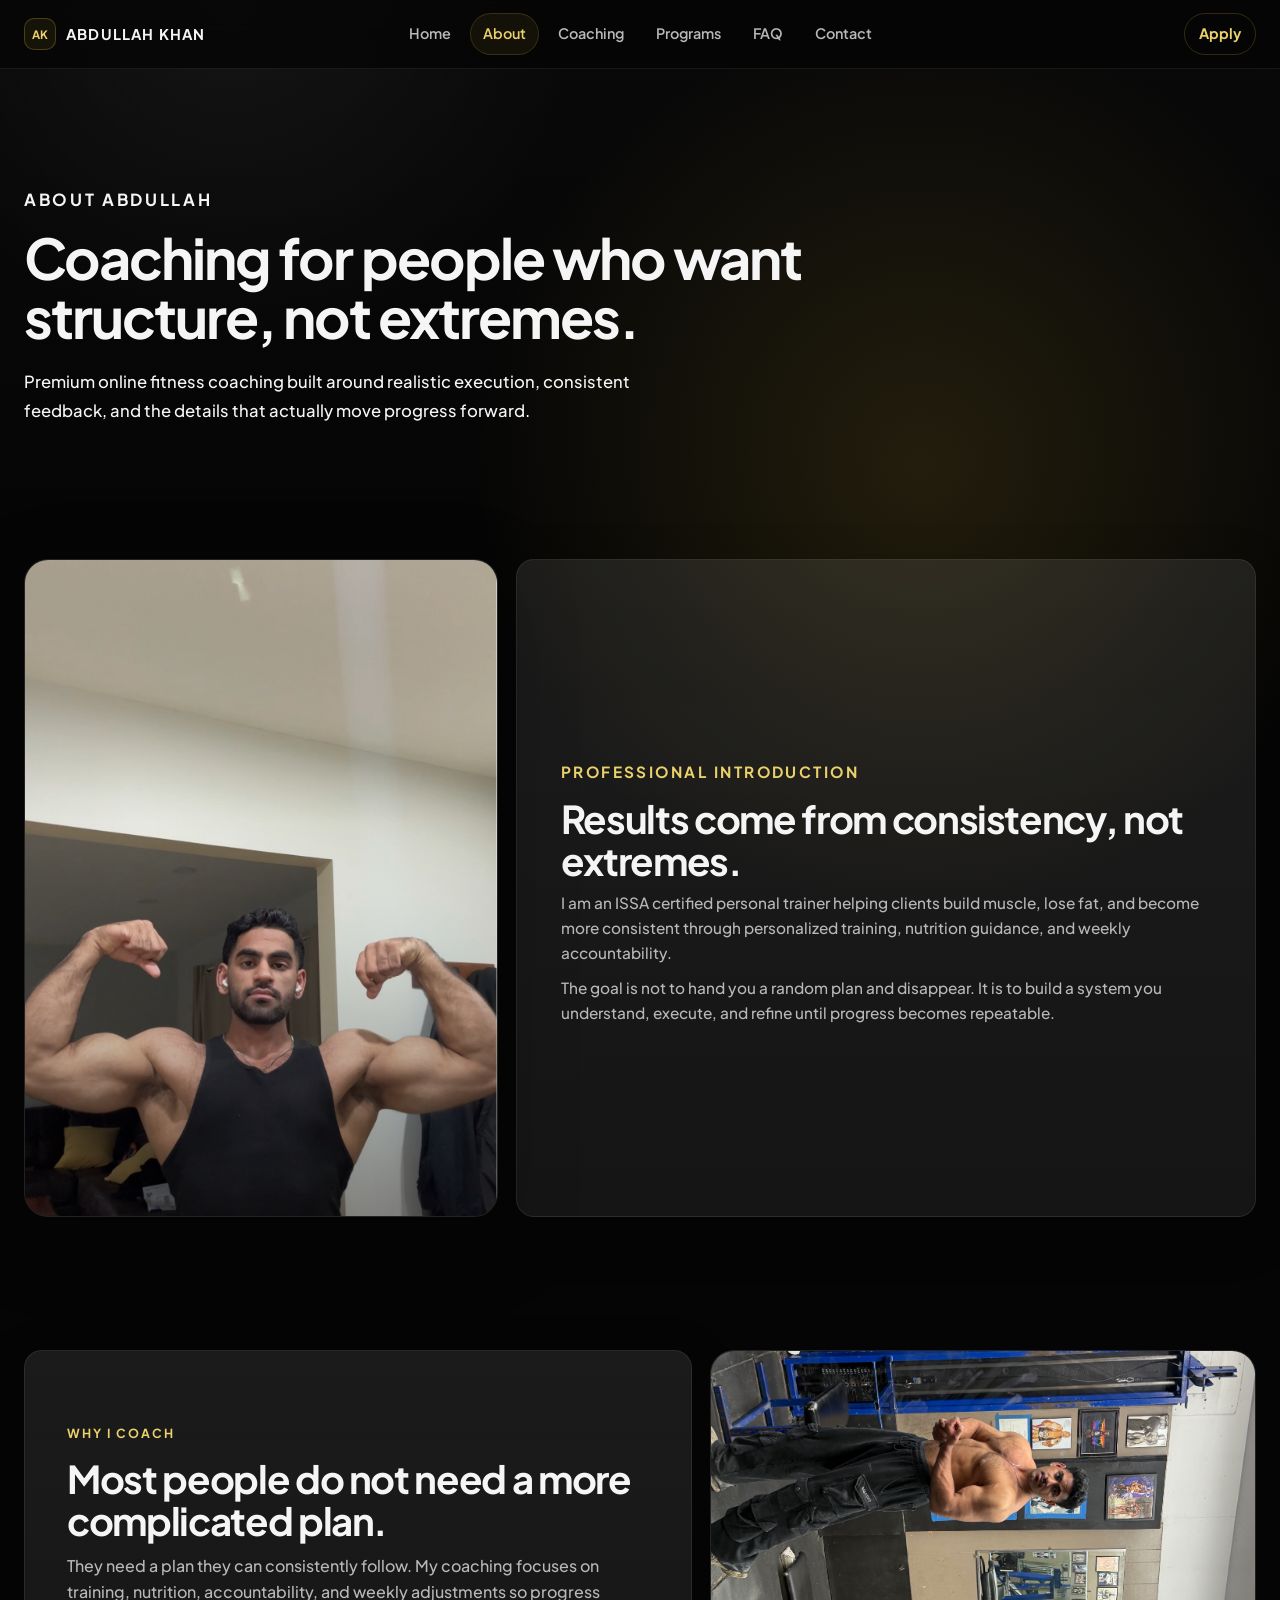
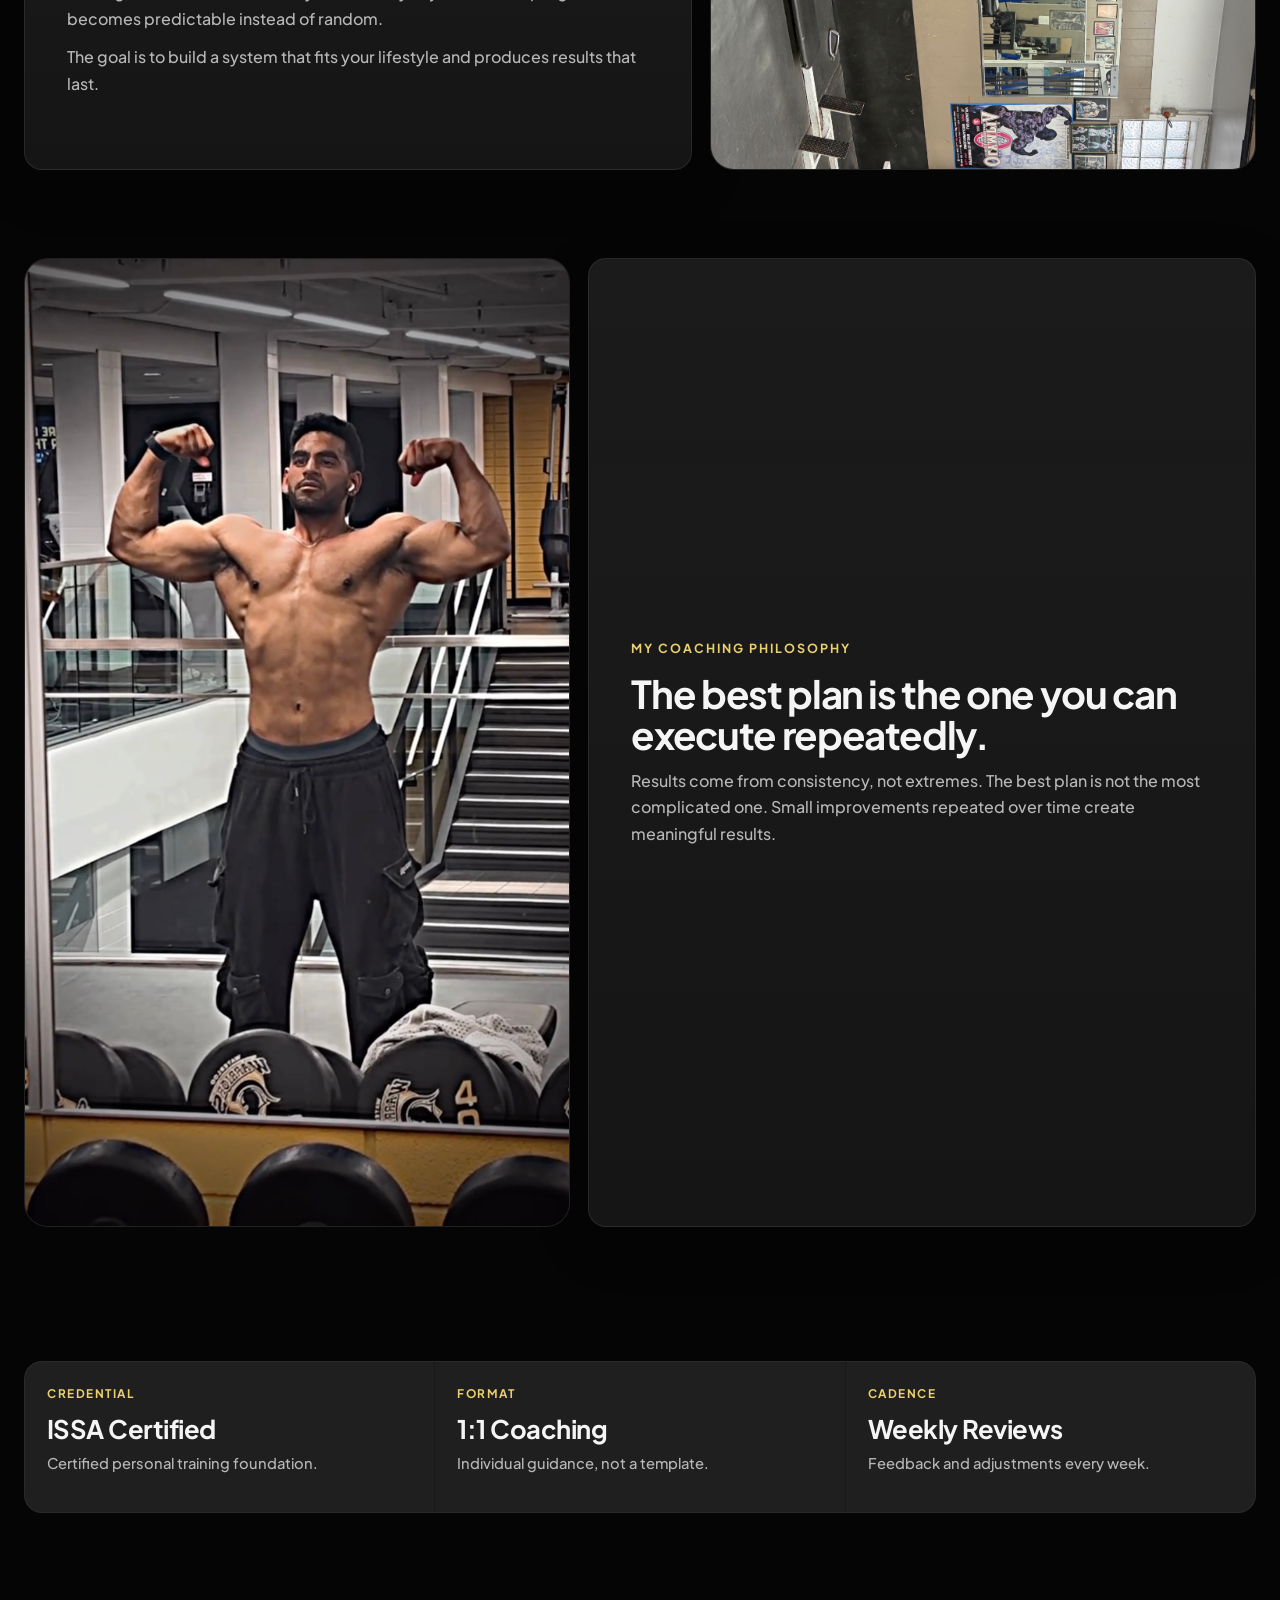
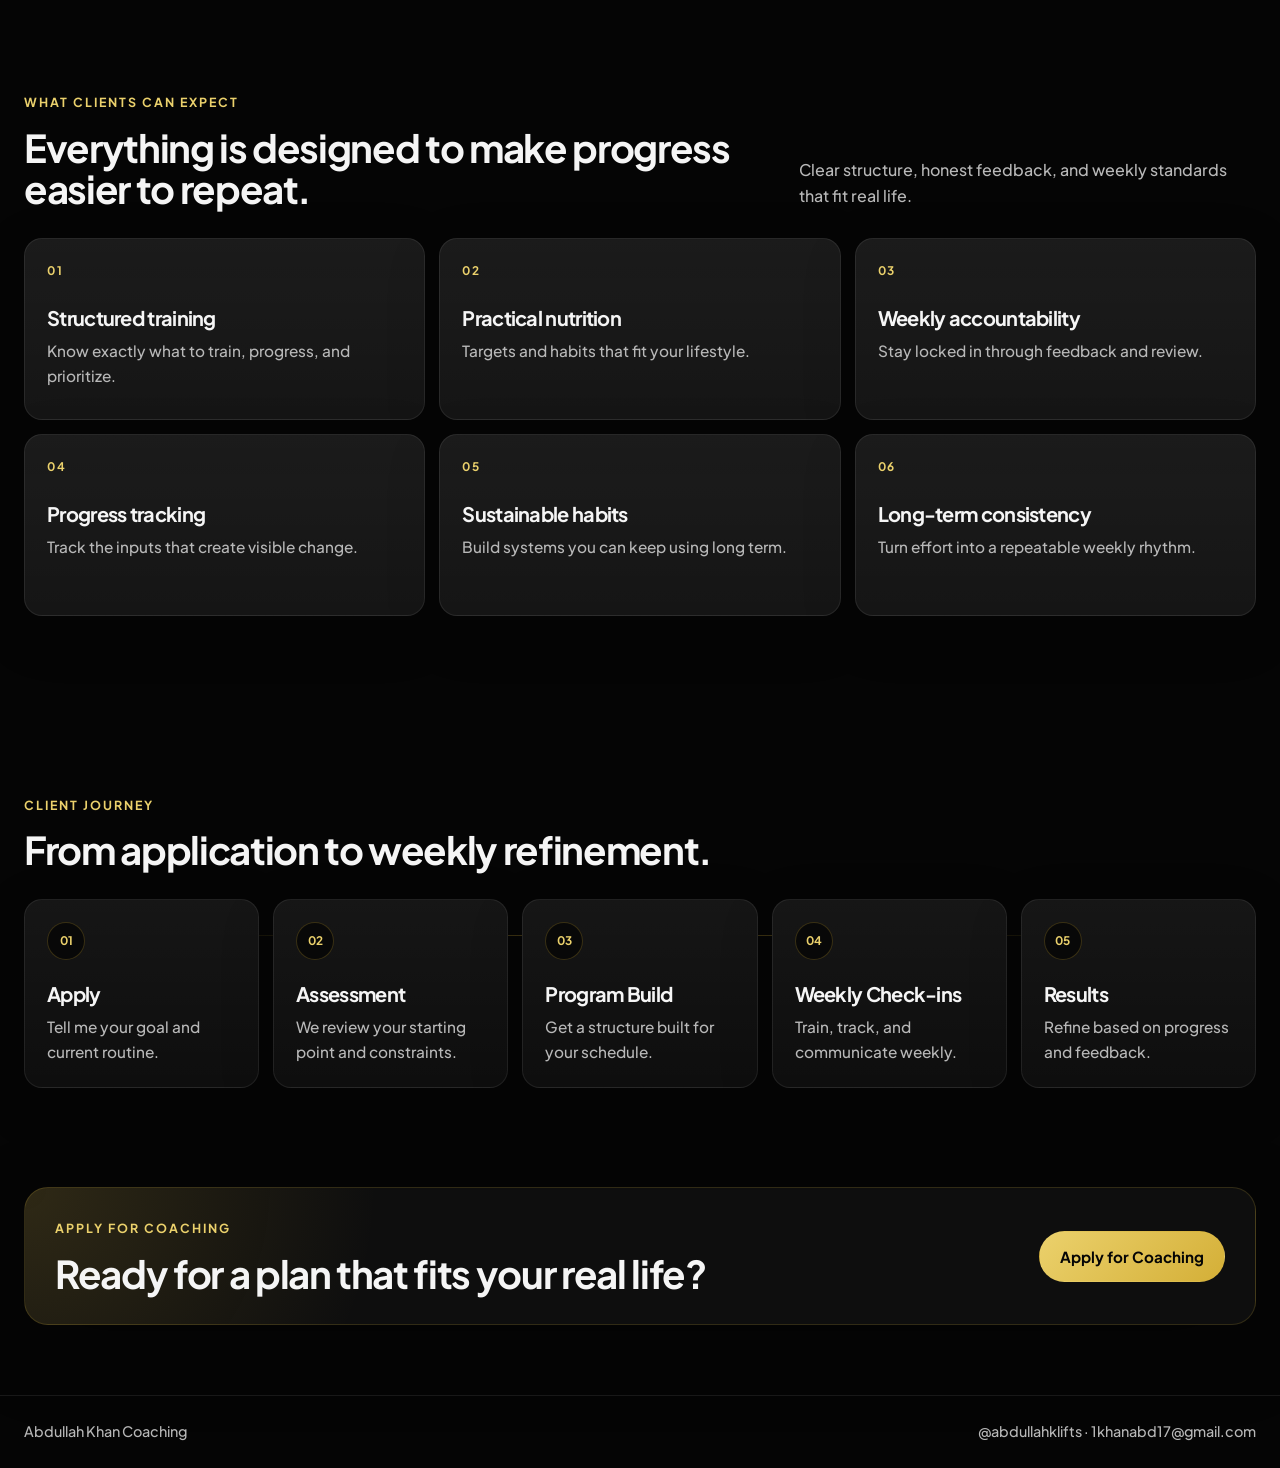
==== commit f3d6ba8c: "Add files via upload" ====
--- a/about.html
+++ b/about.html
@@ -3,6 +3,12 @@
 <head>
   <meta charset="UTF-8">
   <meta name="viewport" content="width=device-width, initial-scale=1.0">
+  <meta name="description" content="Learn about Abdullah Khan's coaching philosophy, training approach, and premium online fitness coaching system.">
+  <meta property="og:title" content="About Abdullah Khan Coaching">
+  <meta property="og:description" content="Results come from consistency, not extremes. Learn Abdullah's coaching approach.">
+  <meta property="og:type" content="website">
+  <meta property="og:image" content="about-primary.jpg">
+  <meta name="twitter:card" content="summary_large_image">
   <title>About | Abdullah Khan Coaching</title>
   <link rel="preconnect" href="https://fonts.googleapis.com">
   <link rel="preconnect" href="https://fonts.gstatic.com" crossorigin>
@@ -35,8 +41,8 @@
     </section>
 
     <section class="section shell bio-split reveal">
-      <figure class="bio-photo">
-        <img src="about-photo.jpg" alt="Abdullah Khan standing in a gym">
+      <figure class="bio-photo primary-about-photo">
+        <img src="about-primary.jpg" alt="Abdullah Khan front double biceps pose">
       </figure>
       <div class="bio-copy">
         <p class="eyebrow">Professional introduction</p>
@@ -48,23 +54,24 @@
 
     <section class="section shell image-story reveal">
       <div class="story-card">
-        <p class="eyebrow">The standard</p>
-        <h2>Structure turns effort into progress.</h2>
-        <p>Training hard only works when the plan is clear. I help clients focus on the few inputs that create the biggest return: consistent training, enough protein, measurable progress, and weekly review.</p>
+        <p class="eyebrow">Why I coach</p>
+        <h2>Most people do not need a more complicated plan.</h2>
+        <p>They need a plan they can consistently follow. My coaching focuses on training, nutrition, accountability, and weekly adjustments so progress becomes predictable instead of random.</p>
+        <p>The goal is to build a system that fits your lifestyle and produces results that last.</p>
       </div>
       <figure class="story-image">
-        <img src="hero-photo.jpg" alt="Abdullah Khan posing in a gym">
+        <img src="about-photo.jpg" alt="Abdullah Khan standing in a gym">
       </figure>
     </section>
 
     <section class="section shell image-story reverse reveal">
       <figure class="story-image">
-        <img src="about-photo.jpg" alt="Abdullah Khan in a gym">
+        <img src="hero-photo.jpg" alt="Abdullah Khan posing in a gym">
       </figure>
       <div class="story-card">
-        <p class="eyebrow">Why clients work with me</p>
-        <h2>Coaching that stays practical when life gets busy.</h2>
-        <p>The plan only matters if you can follow it. Your training, food targets, and weekly actions are built around real schedules, real stress, and real feedback.</p>
+        <p class="eyebrow">My coaching philosophy</p>
+        <h2>The best plan is the one you can execute repeatedly.</h2>
+        <p>Results come from consistency, not extremes. The best plan is not the most complicated one. Small improvements repeated over time create meaningful results.</p>
       </div>
     </section>
 
@@ -79,16 +86,18 @@
     <section class="section shell reveal">
       <div class="section-header split-header">
         <div>
-          <p class="eyebrow">Why clients work with me</p>
-          <h2>Clear standards. Practical execution.</h2>
+          <p class="eyebrow">What clients can expect</p>
+          <h2>Everything is designed to make progress easier to repeat.</h2>
         </div>
-        <p>The plan has to be effective, but it also has to fit the person following it.</p>
+        <p>Clear structure, honest feedback, and weekly standards that fit real life.</p>
       </div>
-      <div class="card-grid four">
-        <article class="premium-card"><span>01</span><h3>Consistency</h3><p>Build habits and training weeks that can actually repeat.</p></article>
-        <article class="premium-card"><span>02</span><h3>Structure</h3><p>Know exactly what to train, track, and prioritize.</p></article>
-        <article class="premium-card"><span>03</span><h3>Accountability</h3><p>Stay locked in through feedback and weekly standards.</p></article>
-        <article class="premium-card"><span>04</span><h3>Personalization</h3><p>Adjust the plan around your goal, equipment, schedule, and recovery.</p></article>
+      <div class="card-grid six">
+        <article class="premium-card"><span>01</span><h3>Structured training</h3><p>Know exactly what to train, progress, and prioritize.</p></article>
+        <article class="premium-card"><span>02</span><h3>Practical nutrition</h3><p>Targets and habits that fit your lifestyle.</p></article>
+        <article class="premium-card"><span>03</span><h3>Weekly accountability</h3><p>Stay locked in through feedback and review.</p></article>
+        <article class="premium-card"><span>04</span><h3>Progress tracking</h3><p>Track the inputs that create visible change.</p></article>
+        <article class="premium-card"><span>05</span><h3>Sustainable habits</h3><p>Build systems you can keep using long term.</p></article>
+        <article class="premium-card"><span>06</span><h3>Long-term consistency</h3><p>Turn effort into a repeatable weekly rhythm.</p></article>
       </div>
     </section>
 
--- a/style.css
+++ b/style.css
@@ -3,13 +3,13 @@
   --ink: #f5f5f5;
   --soft: #f5f5f5;
   --muted: #b8b8b8;
-  --panel: rgba(255, 255, 255, 0.035);
-  --panel-strong: rgba(255, 255, 255, 0.055);
+  --panel: rgba(255, 255, 255, 0.045);
+  --panel-strong: rgba(255, 255, 255, 0.07);
   --line: rgba(255, 255, 255, 0.08);
   --gold: #d4af37;
   --gold-soft: #ebd16c;
   --gold-dim: rgba(212, 175, 55, 0.12);
-  --shadow: 0 24px 80px rgba(0, 0, 0, 0.34);
+  --shadow: 0 24px 80px rgba(0, 0, 0, 0.3);
   --radius: 18px;
   --max: 1400px;
 }
@@ -662,6 +662,28 @@
 
 .testimonial-grid article {
   min-height: 160px;
+}
+
+.client-results-panel {
+  max-width: 920px;
+  border: 1px solid var(--line);
+  border-radius: 24px;
+  background:
+    radial-gradient(circle at top left, rgba(212, 175, 55, 0.12), transparent 20rem),
+    rgba(255, 255, 255, 0.045);
+  box-shadow: var(--shadow);
+  padding: clamp(28px, 4vw, 42px);
+}
+
+.client-results-panel h3 {
+  max-width: 740px;
+  font-size: clamp(1.55rem, 2.6vw, 2rem);
+}
+
+.client-results-panel p {
+  max-width: 760px;
+  color: var(--soft);
+  margin-top: 14px;
 }
 
 .client-initials {
@@ -797,12 +819,21 @@
 
 .bio-photo {
   position: relative;
-  min-height: 520px;
+  min-height: 460px;
   overflow: hidden;
   border: 1px solid var(--line);
   border-radius: 24px;
   background: var(--panel);
   box-shadow: var(--shadow);
+}
+
+.primary-about-photo {
+  aspect-ratio: 0.72;
+  min-height: 0;
+}
+
+.primary-about-photo img {
+  object-position: center top;
 }
 
 .bio-copy {
@@ -922,6 +953,13 @@
   padding-top: 34px;
 }
 
+.program-products {
+  display: grid;
+  grid-template-columns: repeat(3, minmax(0, 1fr));
+  gap: 16px;
+  align-items: stretch;
+}
+
 .product-card,
 .included-card {
   padding: clamp(26px, 4vw, 42px);
@@ -929,6 +967,8 @@
 
 .product-card {
   position: relative;
+  display: flex;
+  flex-direction: column;
   overflow: hidden;
   background:
     radial-gradient(circle at top right, rgba(212, 175, 55, 0.2), transparent 22rem),
@@ -940,6 +980,11 @@
   margin-top: 14px;
 }
 
+.product-card .button {
+  width: fit-content;
+  margin-top: auto;
+}
+
 .price {
   color: var(--ink);
   font-size: clamp(3rem, 5vw, 4.4rem);
@@ -947,6 +992,17 @@
   letter-spacing: -0.05em;
   line-height: 1;
   margin-block: 28px;
+}
+
+.best-for {
+  border-top: 1px solid var(--line);
+  color: var(--soft);
+  margin-block: 20px 24px !important;
+  padding-top: 16px;
+}
+
+.best-for strong {
+  color: var(--gold-soft);
 }
 
 .price span {
@@ -987,6 +1043,10 @@
 
 .comparison-grid h3 {
   margin-top: 16px;
+}
+
+.comparison-grid p {
+  margin-top: 12px;
 }
 
 .comparison-grid strong {
@@ -1010,6 +1070,21 @@
   grid-template-columns: minmax(0, 0.7fr) minmax(0, 1fr);
   gap: 28px;
   padding: clamp(26px, 4vw, 42px);
+}
+
+.purchase-panel li {
+  position: relative;
+  padding-left: 28px;
+}
+
+.purchase-panel li::before {
+  position: absolute;
+  left: 0;
+  top: 0;
+  color: var(--gold-soft);
+  content: counter(list-item, decimal-leading-zero);
+  font-size: 0.76rem;
+  font-weight: 700;
 }
 
 .application-form,
@@ -1245,6 +1320,7 @@
   .card-grid.six,
   .card-grid.dense,
   .card-grid.four,
+  .program-products,
   .product-layout,
   .comparison-grid,
   .purchase-panel,
@@ -1301,6 +1377,7 @@
   .card-grid.dense,
   .card-grid.three,
   .card-grid.four,
+  .program-products,
   .process-line,
   .process-line.five,
   .form-grid,
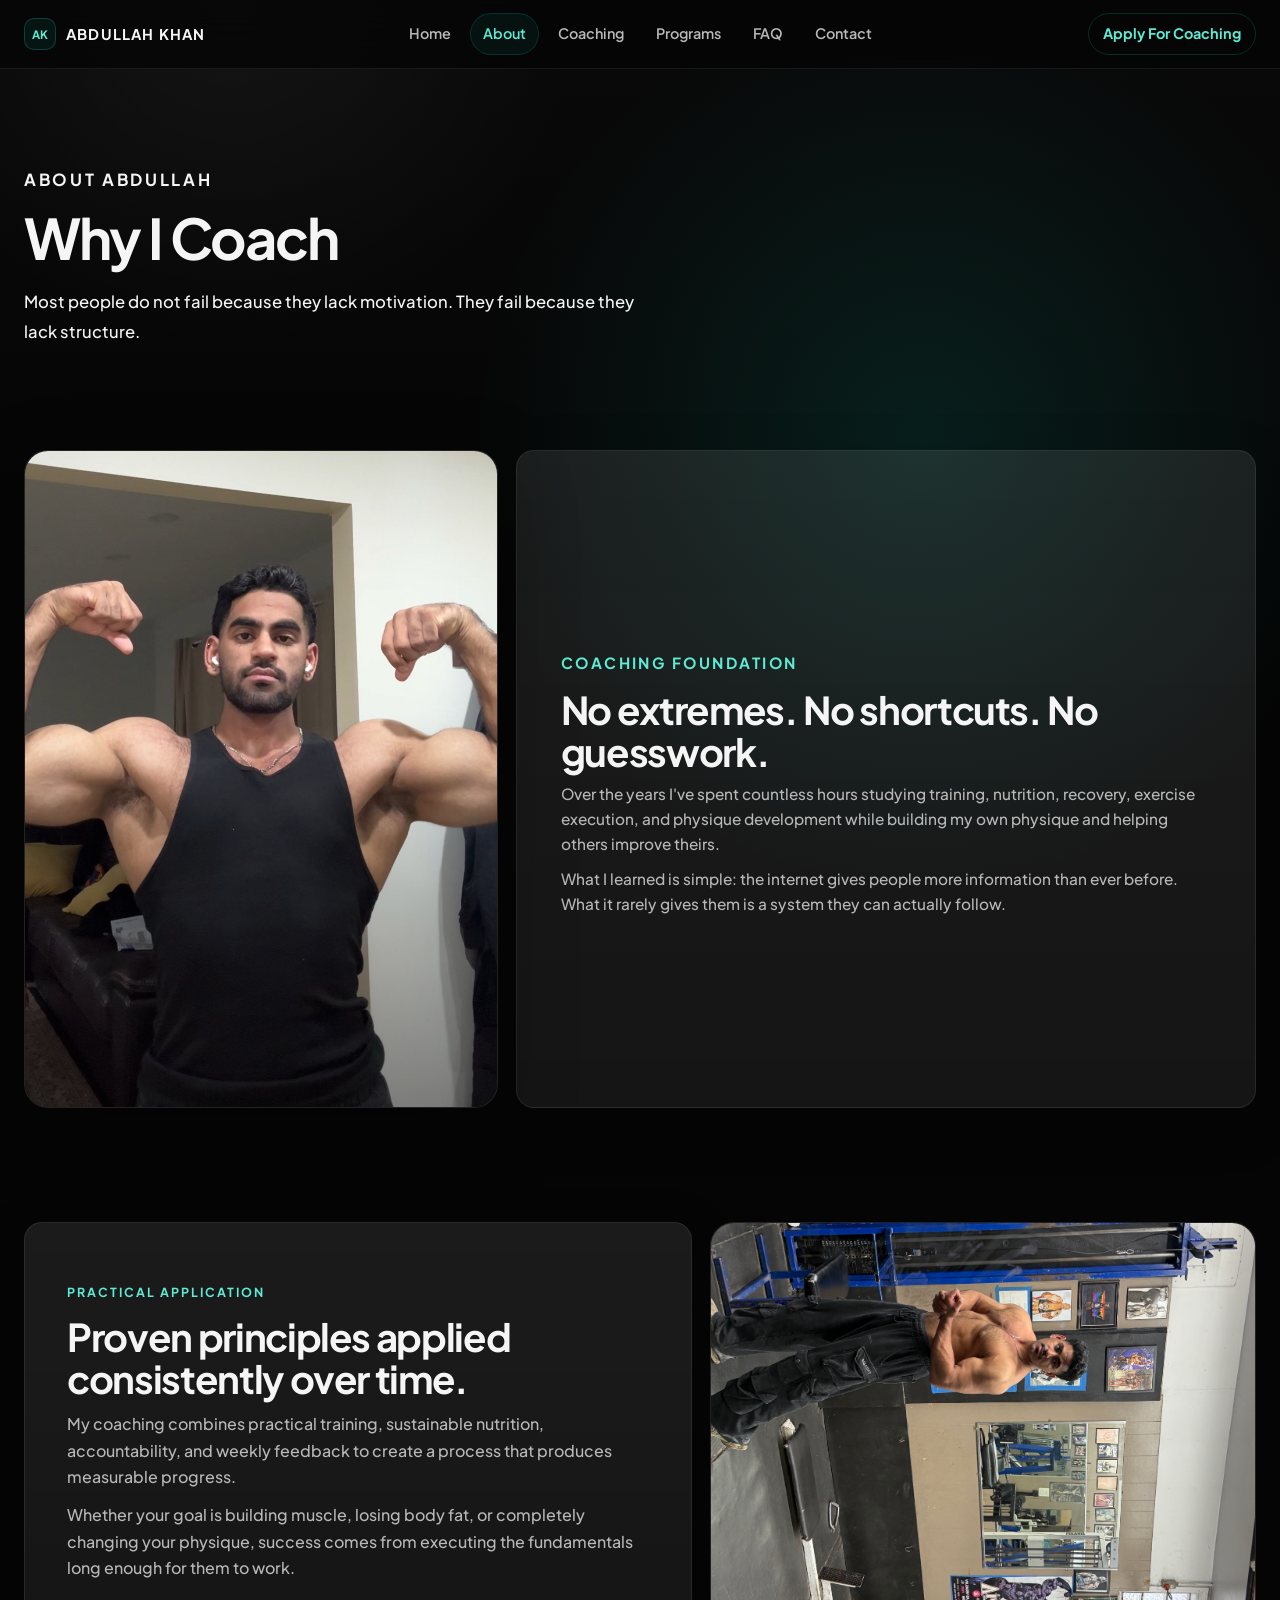
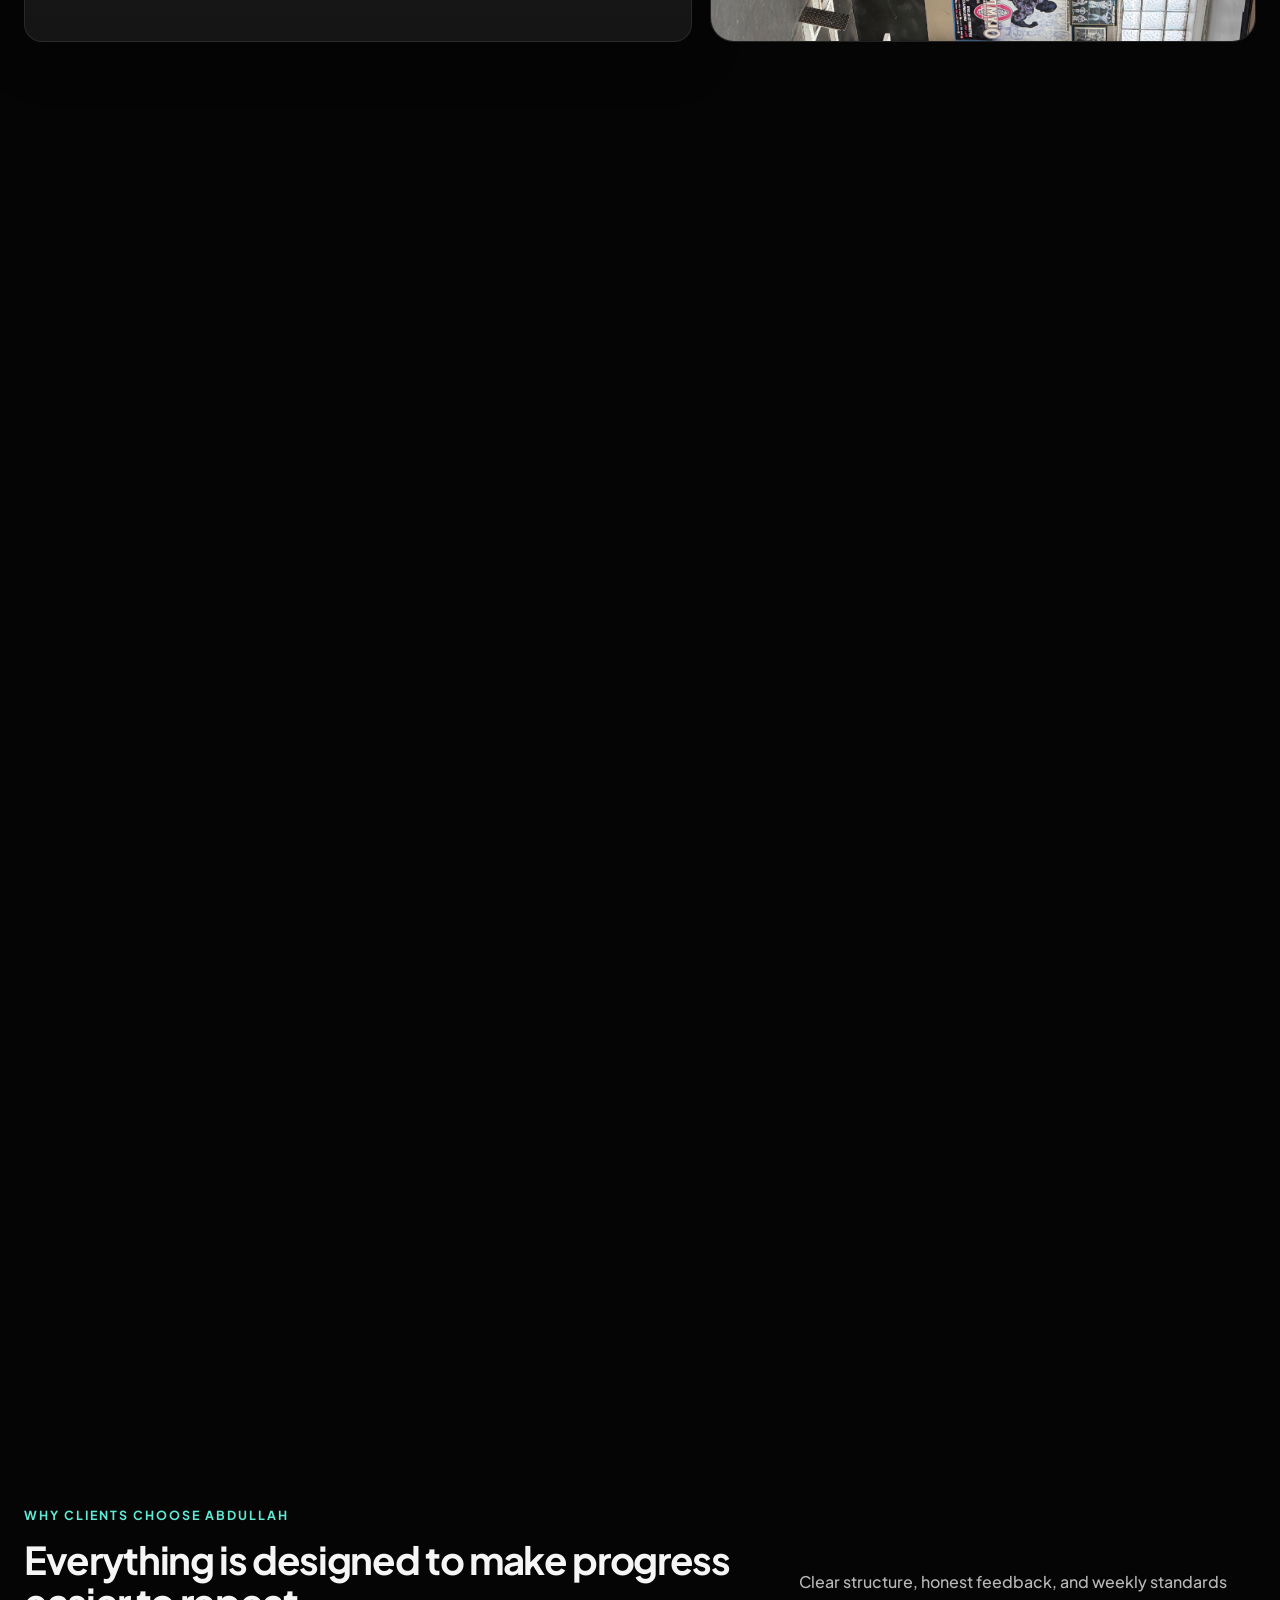
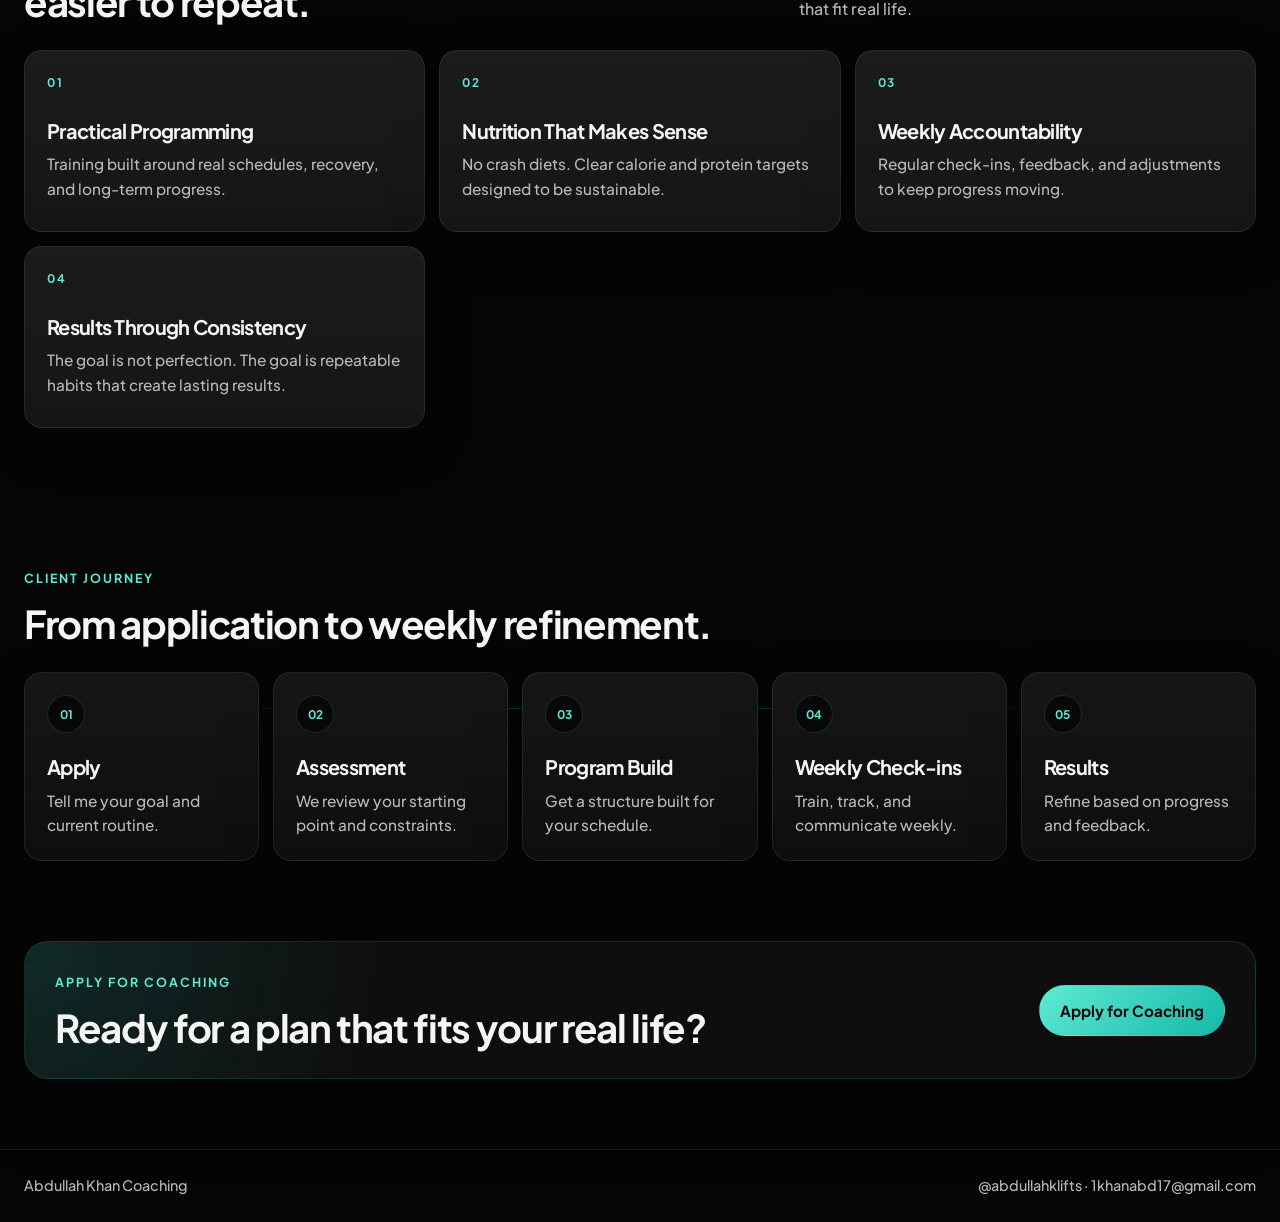
==== commit 791f2698: "Add files via upload" ====
--- a/about.html
+++ b/about.html
@@ -3,7 +3,7 @@
 <head>
   <meta charset="UTF-8">
   <meta name="viewport" content="width=device-width, initial-scale=1.0">
-  <meta name="description" content="Learn about Abdullah Khan's coaching philosophy, training approach, and premium online fitness coaching system.">
+  <meta name="description" content="Evidence-based online fitness coaching focused on muscle gain, fat loss, nutrition, accountability, and long-term physique development.">
   <meta property="og:title" content="About Abdullah Khan Coaching">
   <meta property="og:description" content="Results come from consistency, not extremes. Learn Abdullah's coaching approach.">
   <meta property="og:type" content="website">
@@ -20,44 +20,44 @@
 <body>
   <header class="site-header">
     <nav class="nav shell">
-      <a class="brand" href="index.html"><span class="logo-mark">AK</span><span>Abdullah Khan</span></a>
+      <a class="brand" href="index.html#home"><span class="logo-mark">AK</span><span>Abdullah Khan</span></a>
       <div class="nav-links" aria-label="Main navigation">
-        <a href="index.html">Home</a>
-        <a class="active" href="about.html">About</a>
-        <a href="coaching.html">Coaching</a>
-        <a href="programs.html">Programs</a>
-        <a href="faq.html">FAQ</a>
-        <a href="contact.html">Contact</a>
+        <a href="index.html#home">Home</a>
+        <a class="active" href="index.html#about">About</a>
+        <a href="index.html#coaching">Coaching</a>
+        <a href="index.html#resources">Programs</a>
+        <a href="index.html#faq">FAQ</a>
+        <a href="index.html#contact">Contact</a>
       </div>
-      <a class="nav-cta" href="contact.html">Apply</a>
+      <a class="nav-cta" href="contact.html">Apply For Coaching</a>
     </nav>
   </header>
 
   <main class="page-transition">
     <section class="page-hero shell reveal">
       <p class="eyebrow">About Abdullah</p>
-      <h1>Coaching for people who want structure, not extremes.</h1>
-      <p>Premium online fitness coaching built around realistic execution, consistent feedback, and the details that actually move progress forward.</p>
+      <h1>Why I Coach</h1>
+      <p>Most people do not fail because they lack motivation. They fail because they lack structure.</p>
     </section>
 
     <section class="section shell bio-split reveal">
       <figure class="bio-photo primary-about-photo">
-        <img src="about-primary.jpg" alt="Abdullah Khan front double biceps pose">
+        <img src="about-primary-crop.jpg" alt="Abdullah Khan front double biceps pose">
       </figure>
       <div class="bio-copy">
-        <p class="eyebrow">Professional introduction</p>
-        <h2>Results come from consistency, not extremes.</h2>
-        <p>I am an ISSA certified personal trainer helping clients build muscle, lose fat, and become more consistent through personalized training, nutrition guidance, and weekly accountability.</p>
-        <p>The goal is not to hand you a random plan and disappear. It is to build a system you understand, execute, and refine until progress becomes repeatable.</p>
+        <p class="eyebrow">Coaching foundation</p>
+        <h2>No extremes. No shortcuts. No guesswork.</h2>
+        <p>Over the years I've spent countless hours studying training, nutrition, recovery, exercise execution, and physique development while building my own physique and helping others improve theirs.</p>
+        <p>What I learned is simple: the internet gives people more information than ever before. What it rarely gives them is a system they can actually follow.</p>
       </div>
     </section>
 
     <section class="section shell image-story reveal">
       <div class="story-card">
-        <p class="eyebrow">Why I coach</p>
-        <h2>Most people do not need a more complicated plan.</h2>
-        <p>They need a plan they can consistently follow. My coaching focuses on training, nutrition, accountability, and weekly adjustments so progress becomes predictable instead of random.</p>
-        <p>The goal is to build a system that fits your lifestyle and produces results that last.</p>
+        <p class="eyebrow">Practical application</p>
+        <h2>Proven principles applied consistently over time.</h2>
+        <p>My coaching combines practical training, sustainable nutrition, accountability, and weekly feedback to create a process that produces measurable progress.</p>
+        <p>Whether your goal is building muscle, losing body fat, or completely changing your physique, success comes from executing the fundamentals long enough for them to work.</p>
       </div>
       <figure class="story-image">
         <img src="about-photo.jpg" alt="Abdullah Khan standing in a gym">
@@ -71,7 +71,7 @@
       <div class="story-card">
         <p class="eyebrow">My coaching philosophy</p>
         <h2>The best plan is the one you can execute repeatedly.</h2>
-        <p>Results come from consistency, not extremes. The best plan is not the most complicated one. Small improvements repeated over time create meaningful results.</p>
+        <p>Most people already know they should train hard, eat enough protein, and stay consistent. The challenge is doing those things week after week. That's what I help clients do.</p>
       </div>
     </section>
 
@@ -86,18 +86,16 @@
     <section class="section shell reveal">
       <div class="section-header split-header">
         <div>
-          <p class="eyebrow">What clients can expect</p>
+          <p class="eyebrow">Why clients choose Abdullah</p>
           <h2>Everything is designed to make progress easier to repeat.</h2>
         </div>
         <p>Clear structure, honest feedback, and weekly standards that fit real life.</p>
       </div>
       <div class="card-grid six">
-        <article class="premium-card"><span>01</span><h3>Structured training</h3><p>Know exactly what to train, progress, and prioritize.</p></article>
-        <article class="premium-card"><span>02</span><h3>Practical nutrition</h3><p>Targets and habits that fit your lifestyle.</p></article>
-        <article class="premium-card"><span>03</span><h3>Weekly accountability</h3><p>Stay locked in through feedback and review.</p></article>
-        <article class="premium-card"><span>04</span><h3>Progress tracking</h3><p>Track the inputs that create visible change.</p></article>
-        <article class="premium-card"><span>05</span><h3>Sustainable habits</h3><p>Build systems you can keep using long term.</p></article>
-        <article class="premium-card"><span>06</span><h3>Long-term consistency</h3><p>Turn effort into a repeatable weekly rhythm.</p></article>
+        <article class="premium-card"><span>01</span><h3>Practical Programming</h3><p>Training built around real schedules, recovery, and long-term progress.</p></article>
+        <article class="premium-card"><span>02</span><h3>Nutrition That Makes Sense</h3><p>No crash diets. Clear calorie and protein targets designed to be sustainable.</p></article>
+        <article class="premium-card"><span>03</span><h3>Weekly Accountability</h3><p>Regular check-ins, feedback, and adjustments to keep progress moving.</p></article>
+        <article class="premium-card"><span>04</span><h3>Results Through Consistency</h3><p>The goal is not perfection. The goal is repeatable habits that create lasting results.</p></article>
       </div>
     </section>
 
--- a/style.css
+++ b/style.css
@@ -6,9 +6,9 @@
   --panel: rgba(255, 255, 255, 0.045);
   --panel-strong: rgba(255, 255, 255, 0.07);
   --line: rgba(255, 255, 255, 0.08);
-  --gold: #d4af37;
-  --gold-soft: #ebd16c;
-  --gold-dim: rgba(212, 175, 55, 0.12);
+  --gold: #14b8a6;
+  --gold-soft: #5eead4;
+  --gold-dim: rgba(20, 184, 166, 0.12);
   --shadow: 0 24px 80px rgba(0, 0, 0, 0.3);
   --radius: 18px;
   --max: 1400px;
@@ -27,7 +27,7 @@
 body {
   min-height: 100vh;
   background:
-    radial-gradient(circle at 72% 10%, rgba(212, 175, 55, 0.14), transparent 28rem),
+    radial-gradient(circle at 72% 10%, rgba(20, 184, 166, 0.14), transparent 28rem),
     radial-gradient(circle at 18% 0%, rgba(255, 255, 255, 0.05), transparent 22rem),
     linear-gradient(180deg, #090909 0%, var(--bg) 34rem);
   color: var(--ink);
@@ -35,6 +35,7 @@
   font-size: clamp(1rem, 1.2vw, 1.125rem);
   font-weight: 500;
   line-height: 1.65;
+  overflow-x: hidden;
 }
 
 body::selection {
@@ -100,9 +101,9 @@
   display: inline-flex;
   align-items: center;
   justify-content: center;
-  border: 1px solid rgba(212, 175, 55, 0.28);
+  border: 1px solid rgba(20, 184, 166, 0.28);
   border-radius: 10px;
-  background: rgba(212, 175, 55, 0.08);
+  background: rgba(20, 184, 166, 0.08);
   color: var(--gold-soft);
   font-size: 0.72rem;
   letter-spacing: 0.02em;
@@ -127,14 +128,14 @@
 
 .nav-links a:hover,
 .nav-links a.active {
-  border-color: rgba(212, 175, 55, 0.18);
-  background: rgba(212, 175, 55, 0.075);
+  border-color: rgba(20, 184, 166, 0.18);
+  background: rgba(20, 184, 166, 0.075);
   color: var(--gold-soft);
 }
 
 .nav-cta {
   justify-self: end;
-  border: 1px solid rgba(212, 175, 55, 0.22);
+  border: 1px solid rgba(20, 184, 166, 0.22);
   border-radius: 999px;
   color: var(--gold-soft);
   font-size: 0.9rem;
@@ -240,7 +241,7 @@
 }
 
 .button.primary:hover {
-  box-shadow: 0 14px 34px rgba(212, 175, 55, 0.22);
+  box-shadow: 0 14px 34px rgba(20, 184, 166, 0.22);
 }
 
 .button.secondary {
@@ -298,7 +299,7 @@
   position: absolute;
   inset: 8% -8% 4% 4%;
   border-radius: 30px;
-  background: radial-gradient(circle, rgba(212, 175, 55, 0.24), transparent 64%);
+  background: radial-gradient(circle, rgba(20, 184, 166, 0.24), transparent 64%);
   filter: blur(20px);
 }
 
@@ -405,9 +406,9 @@
 .popular-badge {
   color: var(--gold-soft);
   display: inline-flex;
-  border: 1px solid rgba(212, 175, 55, 0.2);
+  border: 1px solid rgba(20, 184, 166, 0.2);
   border-radius: 999px;
-  background: rgba(212, 175, 55, 0.08);
+  background: rgba(20, 184, 166, 0.08);
   font-size: 0.76rem;
   font-weight: 700;
   letter-spacing: 0.1em;
@@ -433,7 +434,7 @@
 
 .highlight-choice {
   background:
-    radial-gradient(circle at top right, rgba(212, 175, 55, 0.16), transparent 18rem),
+    radial-gradient(circle at top right, rgba(20, 184, 166, 0.16), transparent 18rem),
     rgba(255, 255, 255, 0.046) !important;
 }
 
@@ -459,7 +460,7 @@
 }
 
 .section {
-  padding-block: clamp(70px, 7vw, 90px);
+  padding-block: clamp(50px, 6vw, 70px);
 }
 
 .section-header {
@@ -526,7 +527,7 @@
   display: inline-flex;
   align-items: center;
   justify-content: center;
-  border: 1px solid rgba(212, 175, 55, 0.22);
+  border: 1px solid rgba(20, 184, 166, 0.22);
   border-radius: 50%;
   background: var(--gold-dim);
   color: var(--gold-soft);
@@ -566,9 +567,9 @@
 
 .premium-card:hover {
   transform: translateY(-5px);
-  border-color: rgba(212, 175, 55, 0.25);
+  border-color: rgba(20, 184, 166, 0.25);
   background:
-    linear-gradient(180deg, rgba(212, 175, 55, 0.07), rgba(255, 255, 255, 0.024)),
+    linear-gradient(180deg, rgba(20, 184, 166, 0.07), rgba(255, 255, 255, 0.024)),
     var(--panel);
   box-shadow: 0 24px 70px rgba(0, 0, 0, 0.25);
 }
@@ -631,7 +632,7 @@
   right: 8%;
   height: 1px;
   content: "";
-  background: linear-gradient(90deg, transparent, rgba(212, 175, 55, 0.35), transparent);
+  background: linear-gradient(90deg, transparent, rgba(20, 184, 166, 0.35), transparent);
 }
 
 .process-line article {
@@ -649,7 +650,7 @@
   display: inline-flex;
   align-items: center;
   justify-content: center;
-  border: 1px solid rgba(212, 175, 55, 0.24);
+  border: 1px solid rgba(20, 184, 166, 0.24);
   border-radius: 50%;
   background: #080808;
   letter-spacing: 0;
@@ -669,7 +670,7 @@
   border: 1px solid var(--line);
   border-radius: 24px;
   background:
-    radial-gradient(circle at top left, rgba(212, 175, 55, 0.12), transparent 20rem),
+    radial-gradient(circle at top left, rgba(20, 184, 166, 0.12), transparent 20rem),
     rgba(255, 255, 255, 0.045);
   box-shadow: var(--shadow);
   padding: clamp(28px, 4vw, 42px);
@@ -692,9 +693,9 @@
   display: inline-flex;
   align-items: center;
   justify-content: center;
-  border: 1px solid rgba(212, 175, 55, 0.26);
+  border: 1px solid rgba(20, 184, 166, 0.26);
   border-radius: 50%;
-  background: rgba(212, 175, 55, 0.08);
+  background: rgba(20, 184, 166, 0.08);
   color: var(--gold-soft);
   font-size: 0.86rem;
   font-weight: 700;
@@ -728,10 +729,10 @@
   align-items: center;
   justify-content: space-between;
   gap: 26px;
-  border: 1px solid rgba(212, 175, 55, 0.18);
+  border: 1px solid rgba(20, 184, 166, 0.18);
   border-radius: 24px;
   background:
-    radial-gradient(circle at top left, rgba(212, 175, 55, 0.16), transparent 22rem),
+    radial-gradient(circle at top left, rgba(20, 184, 166, 0.16), transparent 22rem),
     rgba(255, 255, 255, 0.04);
   box-shadow: var(--shadow);
   margin-block: 10px 70px;
@@ -743,7 +744,7 @@
 }
 
 .page-hero {
-  padding-block: clamp(74px, 8vw, 96px) clamp(28px, 4vw, 44px);
+  padding-block: clamp(56px, 7vw, 76px) clamp(22px, 3vw, 34px);
 }
 
 .page-hero.compact-hero {
@@ -874,8 +875,8 @@
 }
 
 .accordion-item.active {
-  border-color: rgba(212, 175, 55, 0.24);
-  background: rgba(212, 175, 55, 0.055);
+  border-color: rgba(20, 184, 166, 0.24);
+  background: rgba(20, 184, 166, 0.055);
 }
 
 .accordion-trigger {
@@ -900,7 +901,7 @@
   height: 24px;
   position: relative;
   flex: 0 0 auto;
-  border: 1px solid rgba(212, 175, 55, 0.28);
+  border: 1px solid rgba(20, 184, 166, 0.28);
   border-radius: 50%;
 }
 
@@ -971,7 +972,7 @@
   flex-direction: column;
   overflow: hidden;
   background:
-    radial-gradient(circle at top right, rgba(212, 175, 55, 0.2), transparent 22rem),
+    radial-gradient(circle at top right, rgba(20, 184, 166, 0.2), transparent 22rem),
     rgba(255, 255, 255, 0.04);
 }
 
@@ -1058,7 +1059,7 @@
 
 .featured-comparison {
   background:
-    radial-gradient(circle at top right, rgba(212, 175, 55, 0.16), transparent 20rem),
+    radial-gradient(circle at top right, rgba(20, 184, 166, 0.16), transparent 20rem),
     rgba(255, 255, 255, 0.046) !important;
 }
 
@@ -1179,9 +1180,9 @@
 .application-form input:focus,
 .application-form select:focus,
 .application-form textarea:focus {
-  border-color: rgba(212, 175, 55, 0.38);
+  border-color: rgba(20, 184, 166, 0.38);
   background: rgba(255, 255, 255, 0.045);
-  box-shadow: 0 0 0 4px rgba(212, 175, 55, 0.08);
+  box-shadow: 0 0 0 4px rgba(20, 184, 166, 0.08);
 }
 
 .application-form button {
@@ -1221,8 +1222,8 @@
 }
 
 .contact-links a:hover {
-  border-color: rgba(212, 175, 55, 0.24);
-  background: rgba(212, 175, 55, 0.055);
+  border-color: rgba(20, 184, 166, 0.24);
+  background: rgba(20, 184, 166, 0.055);
 }
 
 .text-link {
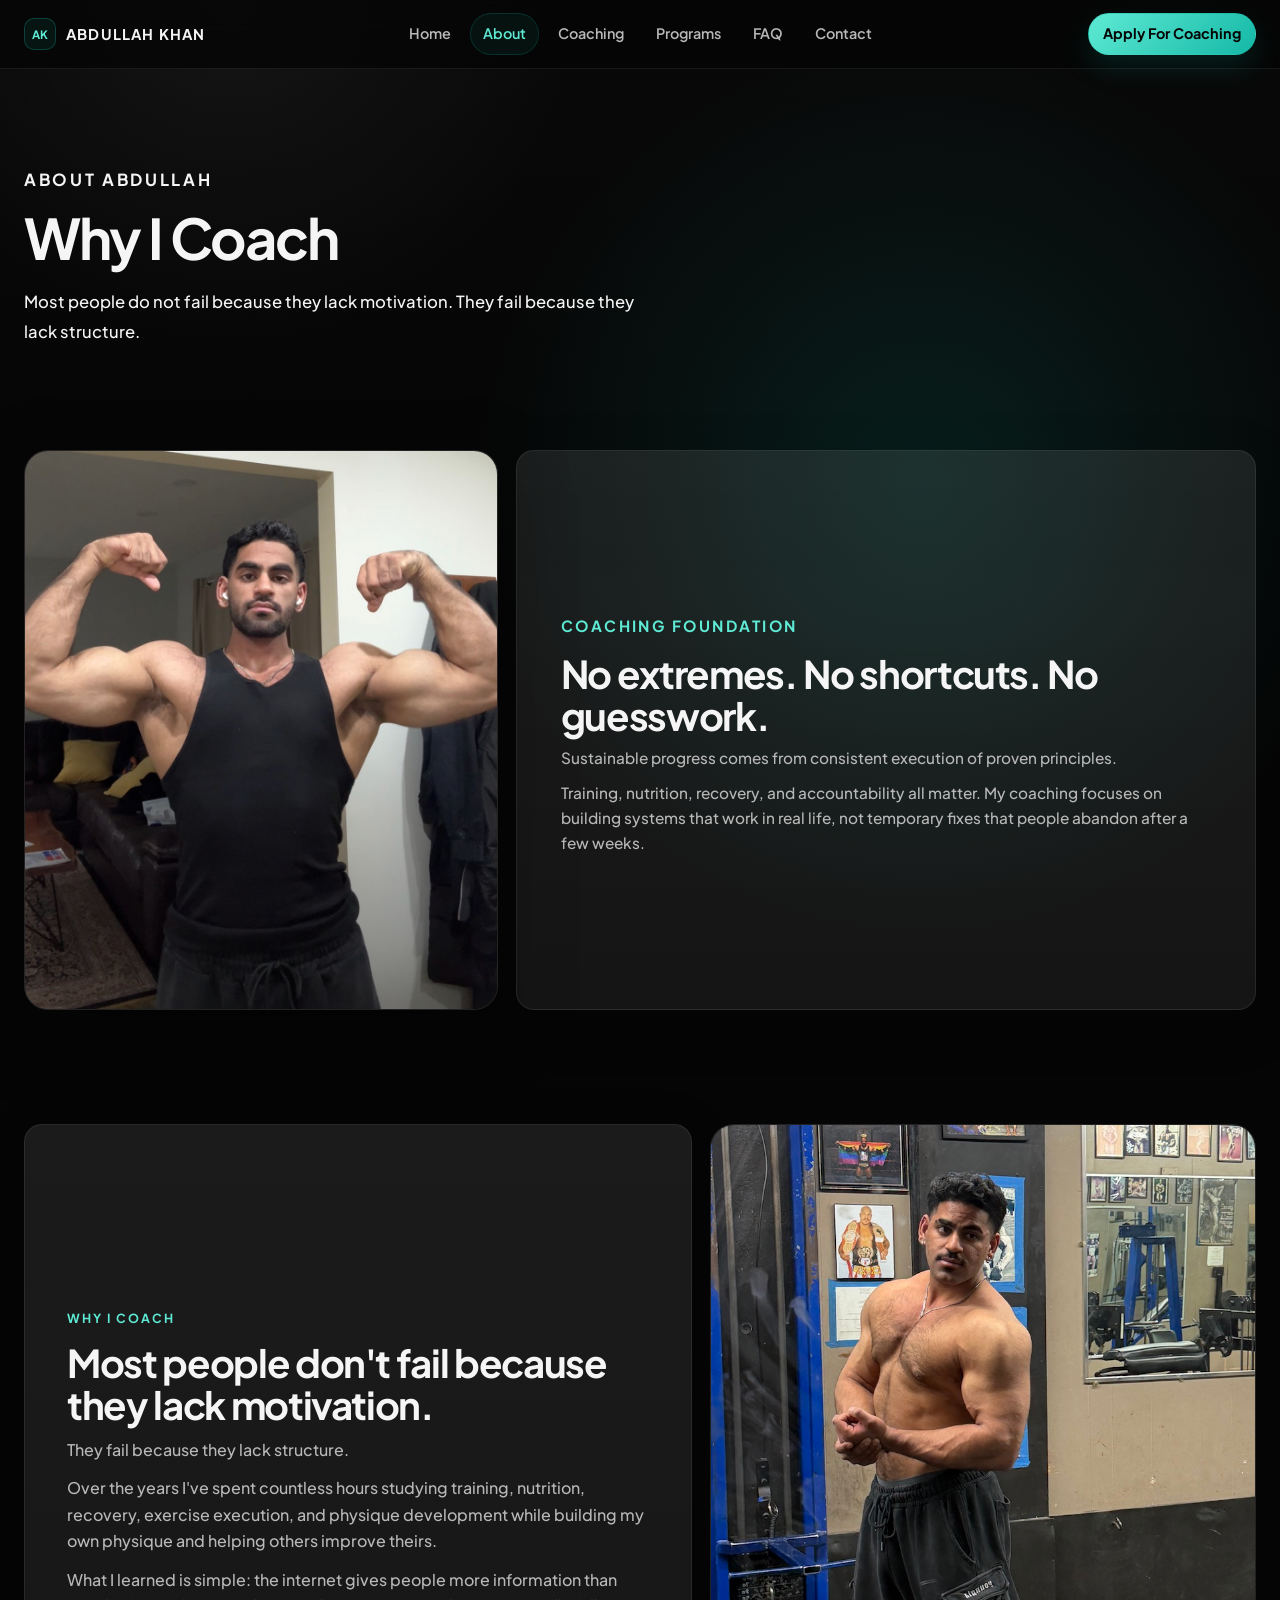
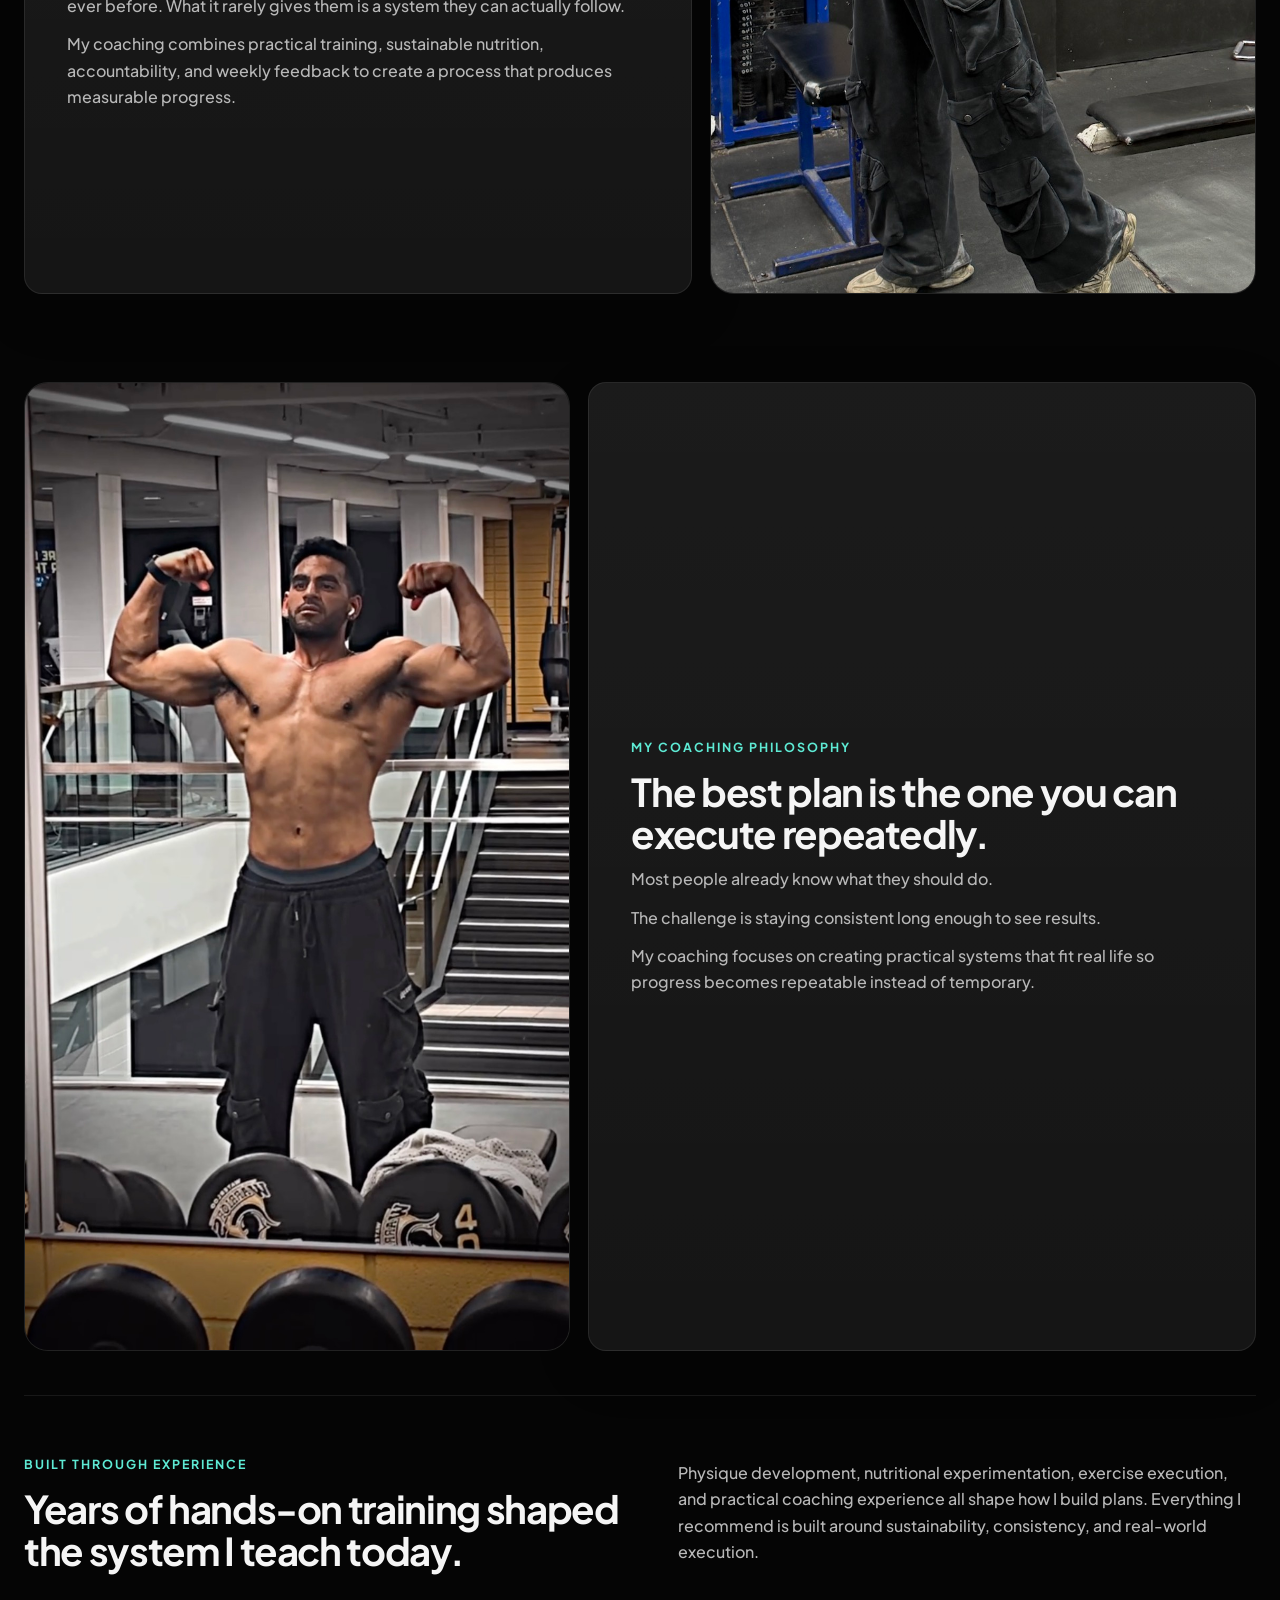
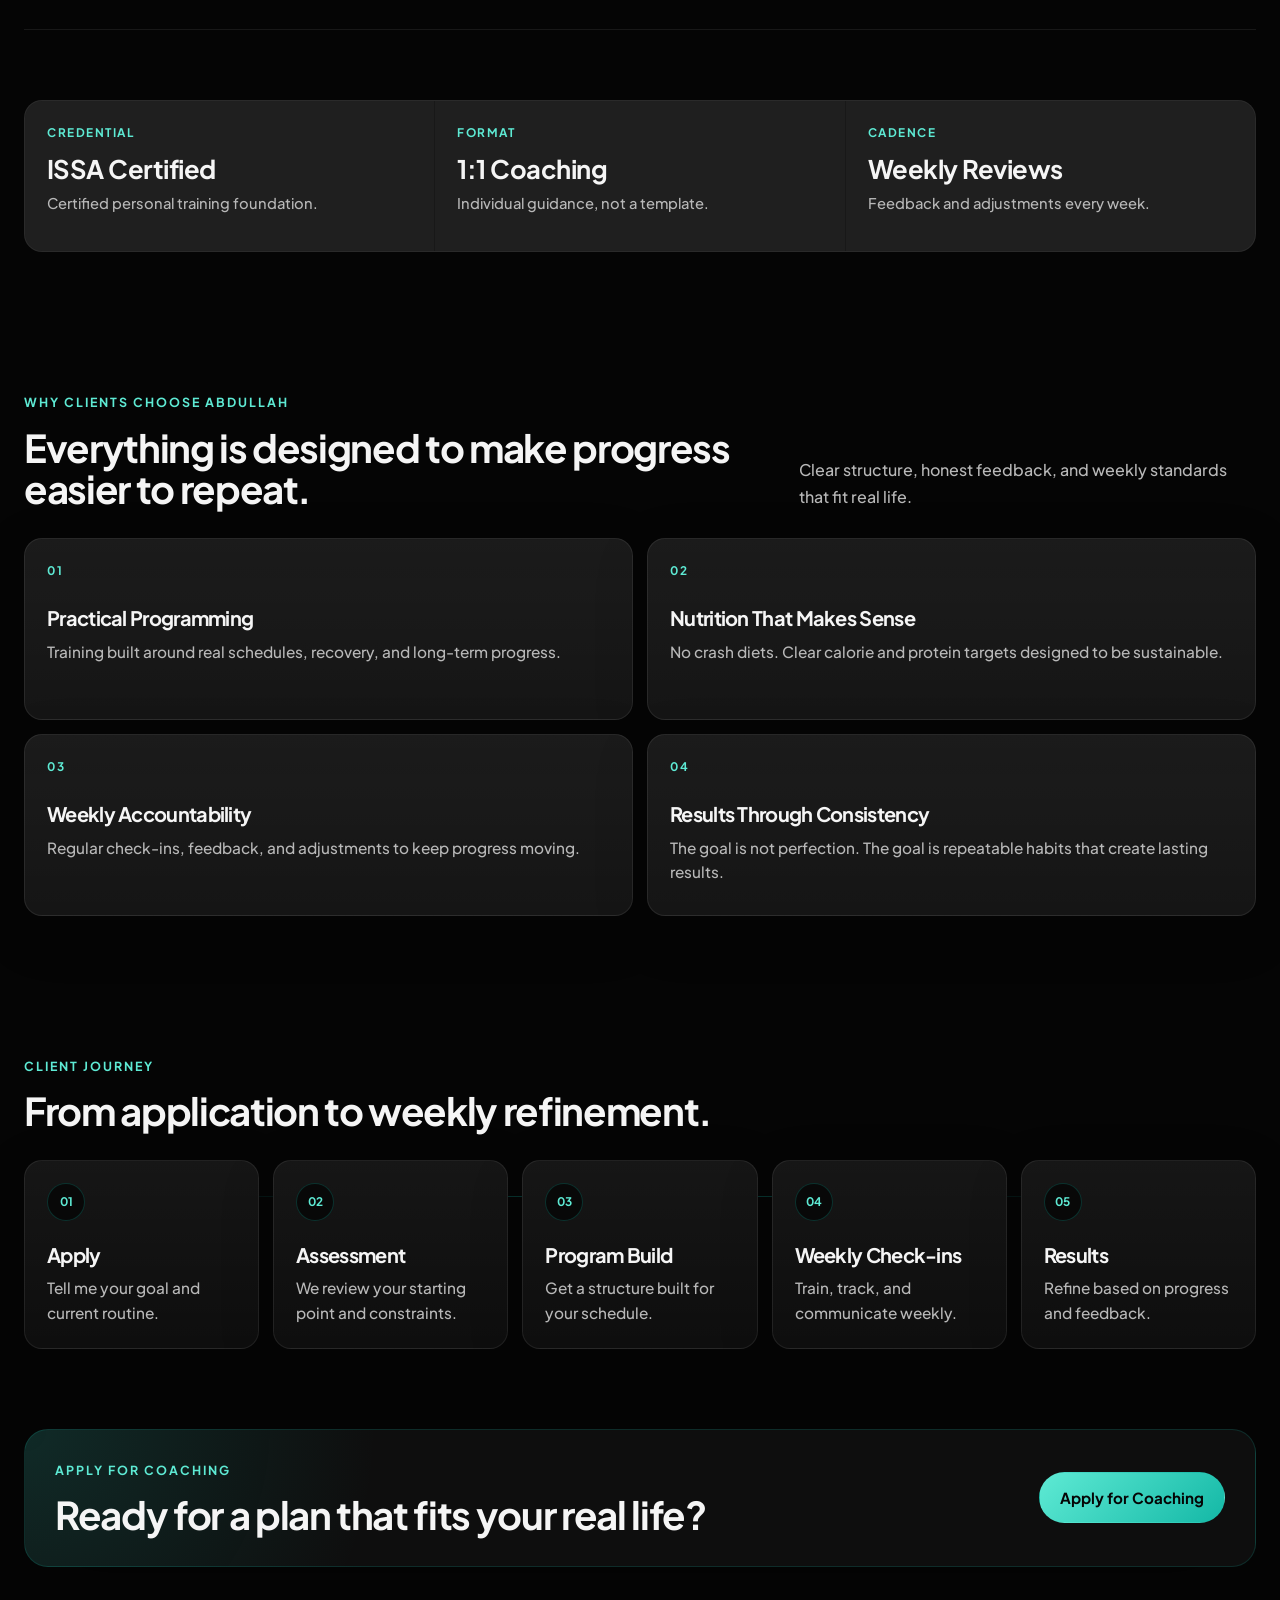
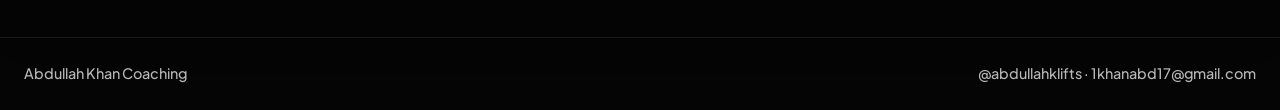
==== commit 52870ad7: "Add files via upload" ====
--- a/about.html
+++ b/about.html
@@ -25,7 +25,7 @@
         <a href="index.html#home">Home</a>
         <a class="active" href="index.html#about">About</a>
         <a href="index.html#coaching">Coaching</a>
-        <a href="index.html#resources">Programs</a>
+        <a href="index.html#programs">Programs</a>
         <a href="index.html#faq">FAQ</a>
         <a href="index.html#contact">Contact</a>
       </div>
@@ -47,19 +47,21 @@
       <div class="bio-copy">
         <p class="eyebrow">Coaching foundation</p>
         <h2>No extremes. No shortcuts. No guesswork.</h2>
-        <p>Over the years I've spent countless hours studying training, nutrition, recovery, exercise execution, and physique development while building my own physique and helping others improve theirs.</p>
-        <p>What I learned is simple: the internet gives people more information than ever before. What it rarely gives them is a system they can actually follow.</p>
+        <p>Sustainable progress comes from consistent execution of proven principles.</p>
+        <p>Training, nutrition, recovery, and accountability all matter. My coaching focuses on building systems that work in real life, not temporary fixes that people abandon after a few weeks.</p>
       </div>
     </section>
 
     <section class="section shell image-story reveal">
       <div class="story-card">
-        <p class="eyebrow">Practical application</p>
-        <h2>Proven principles applied consistently over time.</h2>
+        <p class="eyebrow">Why I Coach</p>
+        <h2>Most people don't fail because they lack motivation.</h2>
+        <p>They fail because they lack structure.</p>
+        <p>Over the years I've spent countless hours studying training, nutrition, recovery, exercise execution, and physique development while building my own physique and helping others improve theirs.</p>
+        <p>What I learned is simple: the internet gives people more information than ever before. What it rarely gives them is a system they can actually follow.</p>
         <p>My coaching combines practical training, sustainable nutrition, accountability, and weekly feedback to create a process that produces measurable progress.</p>
-        <p>Whether your goal is building muscle, losing body fat, or completely changing your physique, success comes from executing the fundamentals long enough for them to work.</p>
       </div>
-      <figure class="story-image">
+      <figure class="story-image side-photo">
         <img src="about-photo.jpg" alt="Abdullah Khan standing in a gym">
       </figure>
     </section>
@@ -71,8 +73,18 @@
       <div class="story-card">
         <p class="eyebrow">My coaching philosophy</p>
         <h2>The best plan is the one you can execute repeatedly.</h2>
-        <p>Most people already know they should train hard, eat enough protein, and stay consistent. The challenge is doing those things week after week. That's what I help clients do.</p>
+        <p>Most people already know what they should do.</p>
+        <p>The challenge is staying consistent long enough to see results.</p>
+        <p>My coaching focuses on creating practical systems that fit real life so progress becomes repeatable instead of temporary.</p>
       </div>
+    </section>
+
+    <section class="section shell credibility-block reveal">
+      <div>
+        <p class="eyebrow">Built Through Experience</p>
+        <h2>Years of hands-on training shaped the system I teach today.</h2>
+      </div>
+      <p>Physique development, nutritional experimentation, exercise execution, and practical coaching experience all shape how I build plans. Everything I recommend is built around sustainability, consistency, and real-world execution.</p>
     </section>
 
     <section class="section shell reveal">
@@ -91,7 +103,7 @@
         </div>
         <p>Clear structure, honest feedback, and weekly standards that fit real life.</p>
       </div>
-      <div class="card-grid six">
+      <div class="card-grid two">
         <article class="premium-card"><span>01</span><h3>Practical Programming</h3><p>Training built around real schedules, recovery, and long-term progress.</p></article>
         <article class="premium-card"><span>02</span><h3>Nutrition That Makes Sense</h3><p>No crash diets. Clear calorie and protein targets designed to be sustainable.</p></article>
         <article class="premium-card"><span>03</span><h3>Weekly Accountability</h3><p>Regular check-ins, feedback, and adjustments to keep progress moving.</p></article>
--- a/style.css
+++ b/style.css
@@ -6,9 +6,9 @@
   --panel: rgba(255, 255, 255, 0.045);
   --panel-strong: rgba(255, 255, 255, 0.07);
   --line: rgba(255, 255, 255, 0.08);
-  --gold: #14b8a6;
-  --gold-soft: #5eead4;
-  --gold-dim: rgba(20, 184, 166, 0.12);
+  --accent: #14b8a6;
+  --accent-soft: #5eead4;
+  --accent-dim: rgba(20, 184, 166, 0.12);
   --shadow: 0 24px 80px rgba(0, 0, 0, 0.3);
   --radius: 18px;
   --max: 1400px;
@@ -39,7 +39,7 @@
 }
 
 body::selection {
-  background: var(--gold);
+  background: var(--accent);
   color: #050505;
 }
 
@@ -104,7 +104,7 @@
   border: 1px solid rgba(20, 184, 166, 0.28);
   border-radius: 10px;
   background: rgba(20, 184, 166, 0.08);
-  color: var(--gold-soft);
+  color: var(--accent-soft);
   font-size: 0.72rem;
   letter-spacing: 0.02em;
 }
@@ -130,22 +130,25 @@
 .nav-links a.active {
   border-color: rgba(20, 184, 166, 0.18);
   background: rgba(20, 184, 166, 0.075);
-  color: var(--gold-soft);
+  color: var(--accent-soft);
 }
 
 .nav-cta {
   justify-self: end;
   border: 1px solid rgba(20, 184, 166, 0.22);
   border-radius: 999px;
-  color: var(--gold-soft);
+  background: linear-gradient(135deg, var(--accent-soft), var(--accent));
+  box-shadow: 0 12px 28px rgba(20, 184, 166, 0.16);
+  color: #050505;
   font-size: 0.9rem;
   font-weight: 700;
   padding: 8px 14px;
-  transition: 200ms ease;
+  transition: transform 200ms ease, box-shadow 200ms ease;
 }
 
 .nav-cta:hover {
-  background: var(--gold-dim);
+  box-shadow: 0 16px 34px rgba(20, 184, 166, 0.26);
+  transform: translateY(-1px);
 }
 
 .hero {
@@ -162,7 +165,7 @@
 }
 
 .eyebrow {
-  color: var(--gold-soft);
+  color: var(--accent-soft);
   font-size: 0.78rem;
   font-weight: 700;
   letter-spacing: 0.16em;
@@ -236,7 +239,7 @@
 }
 
 .button.primary {
-  background: linear-gradient(135deg, var(--gold-soft), var(--gold));
+  background: linear-gradient(135deg, var(--accent-soft), var(--accent));
   color: #050505;
 }
 
@@ -268,7 +271,7 @@
   color: #9ff0bd;
   font-size: 0.85rem;
   font-weight: 700;
-  margin-bottom: 18px;
+  margin-top: 18px;
   padding: 8px 12px;
 }
 
@@ -279,6 +282,10 @@
   background: #46d378;
   box-shadow: 0 0 18px rgba(70, 211, 120, 0.7);
   content: "";
+}
+
+.page-hero .availability-badge {
+  margin-bottom: 18px;
 }
 
 .hero-badges span {
@@ -350,7 +357,7 @@
 .metric-strip span,
 .stat-cards span,
 .stacked-insights span {
-  color: var(--gold-soft);
+  color: var(--accent-soft);
   display: block;
   font-size: 0.74rem;
   font-weight: 700;
@@ -404,7 +411,7 @@
 
 .choice-panel span,
 .popular-badge {
-  color: var(--gold-soft);
+  color: var(--accent-soft);
   display: inline-flex;
   border: 1px solid rgba(20, 184, 166, 0.2);
   border-radius: 999px;
@@ -529,8 +536,8 @@
   justify-content: center;
   border: 1px solid rgba(20, 184, 166, 0.22);
   border-radius: 50%;
-  background: var(--gold-dim);
-  color: var(--gold-soft);
+  background: var(--accent-dim);
+  color: var(--accent-soft);
   font-size: 0.8rem;
   font-weight: 700;
   margin-bottom: 20px;
@@ -554,6 +561,10 @@
 
 .card-grid.three {
   grid-template-columns: repeat(3, minmax(0, 1fr));
+}
+
+.card-grid.two {
+  grid-template-columns: repeat(2, minmax(0, 1fr));
 }
 
 .card-grid.four {
@@ -696,7 +707,7 @@
   border: 1px solid rgba(20, 184, 166, 0.26);
   border-radius: 50%;
   background: rgba(20, 184, 166, 0.08);
-  color: var(--gold-soft);
+  color: var(--accent-soft);
   font-size: 0.86rem;
   font-weight: 700;
   margin-bottom: 18px;
@@ -709,7 +720,7 @@
 
 .testimonial-grid span {
   display: block;
-  color: var(--gold-soft);
+  color: var(--accent-soft);
   font-size: 0.78rem;
   font-weight: 700;
   letter-spacing: 0.12em;
@@ -829,12 +840,36 @@
 }
 
 .primary-about-photo {
-  aspect-ratio: 0.72;
+  aspect-ratio: 0.845;
   min-height: 0;
 }
 
 .primary-about-photo img {
+  object-fit: cover;
   object-position: center top;
+}
+
+.side-photo {
+  aspect-ratio: 0.71;
+  min-height: 0;
+}
+
+.side-photo img {
+  object-position: center top;
+}
+
+.credibility-block {
+  display: grid;
+  grid-template-columns: minmax(0, 0.78fr) minmax(320px, 0.72fr);
+  align-items: center;
+  gap: 28px;
+  border-top: 1px solid var(--line);
+  border-bottom: 1px solid var(--line);
+  padding-block: clamp(42px, 5vw, 58px);
+}
+
+.credibility-block p:not(.eyebrow) {
+  max-width: 680px;
 }
 
 .bio-copy {
@@ -913,7 +948,7 @@
   width: 10px;
   height: 2px;
   content: "";
-  background: var(--gold-soft);
+  background: var(--accent-soft);
   transform: translate(-50%, -50%);
 }
 
@@ -976,9 +1011,37 @@
     rgba(255, 255, 255, 0.04);
 }
 
-.product-card p:not(.eyebrow) {
+.flagship-product {
+  border-color: rgba(20, 184, 166, 0.28);
+  box-shadow: 0 22px 72px rgba(20, 184, 166, 0.08), 0 16px 54px rgba(0, 0, 0, 0.18);
+}
+
+.badge-row {
+  min-height: 36px;
+  display: flex;
+  align-items: flex-start;
+  margin-bottom: 14px;
+}
+
+.badge-placeholder {
+  visibility: hidden;
+}
+
+.program-products .product-card > .eyebrow {
+  min-height: 1.1rem;
+  margin-bottom: 12px;
+}
+
+.program-products .product-card h2,
+.program-products .product-card h3 {
+  margin: 0;
+  min-height: 3.8rem;
+}
+
+.product-card > p:not(.eyebrow):not(.best-for) {
   max-width: 620px;
   margin-top: 14px;
+  min-height: 9.5rem;
 }
 
 .product-card .button {
@@ -992,18 +1055,22 @@
   font-weight: 700;
   letter-spacing: -0.05em;
   line-height: 1;
-  margin-block: 28px;
+  min-height: 5.15rem;
+  display: flex;
+  align-items: flex-end;
+  margin-block: 18px 22px;
 }
 
 .best-for {
   border-top: 1px solid var(--line);
   color: var(--soft);
-  margin-block: 20px 24px !important;
+  min-height: 7.25rem;
+  margin-block: 0 24px !important;
   padding-top: 16px;
 }
 
 .best-for strong {
-  color: var(--gold-soft);
+  color: var(--accent-soft);
 }
 
 .price span {
@@ -1029,7 +1096,7 @@
 
 .check-list li::before,
 .comparison-grid li::before {
-  color: var(--gold-soft);
+  color: var(--accent-soft);
   content: "✓ ";
 }
 
@@ -1082,7 +1149,7 @@
   position: absolute;
   left: 0;
   top: 0;
-  color: var(--gold-soft);
+  color: var(--accent-soft);
   content: counter(list-item, decimal-leading-zero);
   font-size: 0.76rem;
   font-weight: 700;
@@ -1125,7 +1192,7 @@
 }
 
 .form-progress b {
-  color: var(--gold-soft);
+  color: var(--accent-soft);
 }
 
 .form-progress div {
@@ -1140,7 +1207,7 @@
   height: 100%;
   display: block;
   border-radius: inherit;
-  background: linear-gradient(90deg, var(--gold), var(--gold-soft));
+  background: linear-gradient(90deg, var(--accent), var(--accent-soft));
   transition: width 220ms ease;
 }
 
@@ -1218,7 +1285,7 @@
 
 .contact-links a:hover,
 .text-link:hover {
-  color: var(--gold-soft);
+  color: var(--accent-soft);
 }
 
 .contact-links a:hover {
@@ -1227,7 +1294,7 @@
 }
 
 .text-link {
-  color: var(--gold-soft);
+  color: var(--accent-soft);
   font-weight: 700;
   text-decoration: none;
 }
@@ -1320,6 +1387,7 @@
   .process-line.five,
   .card-grid.six,
   .card-grid.dense,
+  .card-grid.two,
   .card-grid.four,
   .program-products,
   .product-layout,
@@ -1327,7 +1395,8 @@
   .purchase-panel,
   .image-story,
   .image-story.reverse,
-  .choice-panel {
+  .choice-panel,
+  .credibility-block {
     grid-template-columns: repeat(2, minmax(0, 1fr));
   }
 
@@ -1376,6 +1445,7 @@
   .feature-row,
   .card-grid.six,
   .card-grid.dense,
+  .card-grid.two,
   .card-grid.three,
   .card-grid.four,
   .program-products,
@@ -1387,7 +1457,8 @@
   .comparison-grid,
   .purchase-panel,
   .image-story,
-  .image-story.reverse {
+  .image-story.reverse,
+  .credibility-block {
     grid-template-columns: 1fr;
   }
 
@@ -1406,6 +1477,19 @@
 
   .bio-photo {
     min-height: 480px;
+  }
+
+  .primary-about-photo,
+  .side-photo {
+    min-height: 0;
+  }
+
+  .program-products .product-card h2,
+  .program-products .product-card h3,
+  .product-card > p:not(.eyebrow):not(.best-for),
+  .price,
+  .best-for {
+    min-height: 0;
   }
 
   .cta-band,
